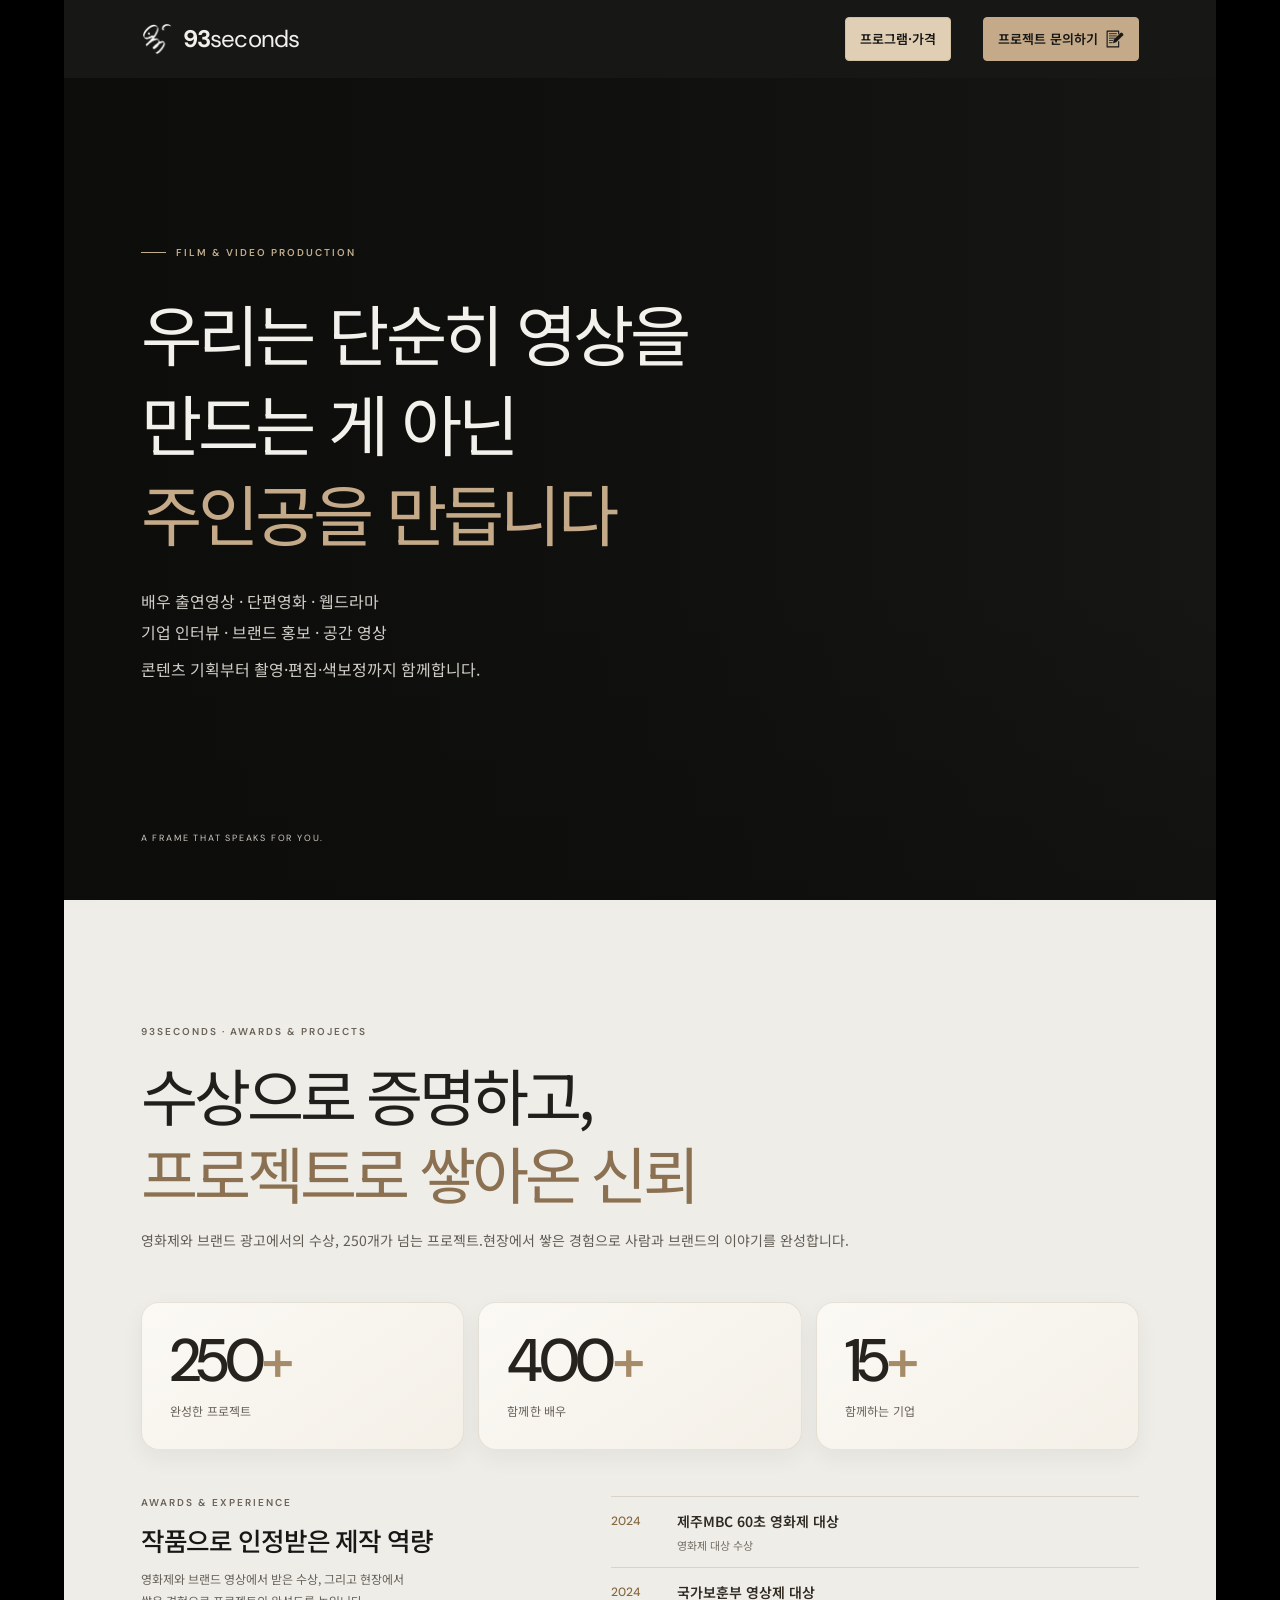
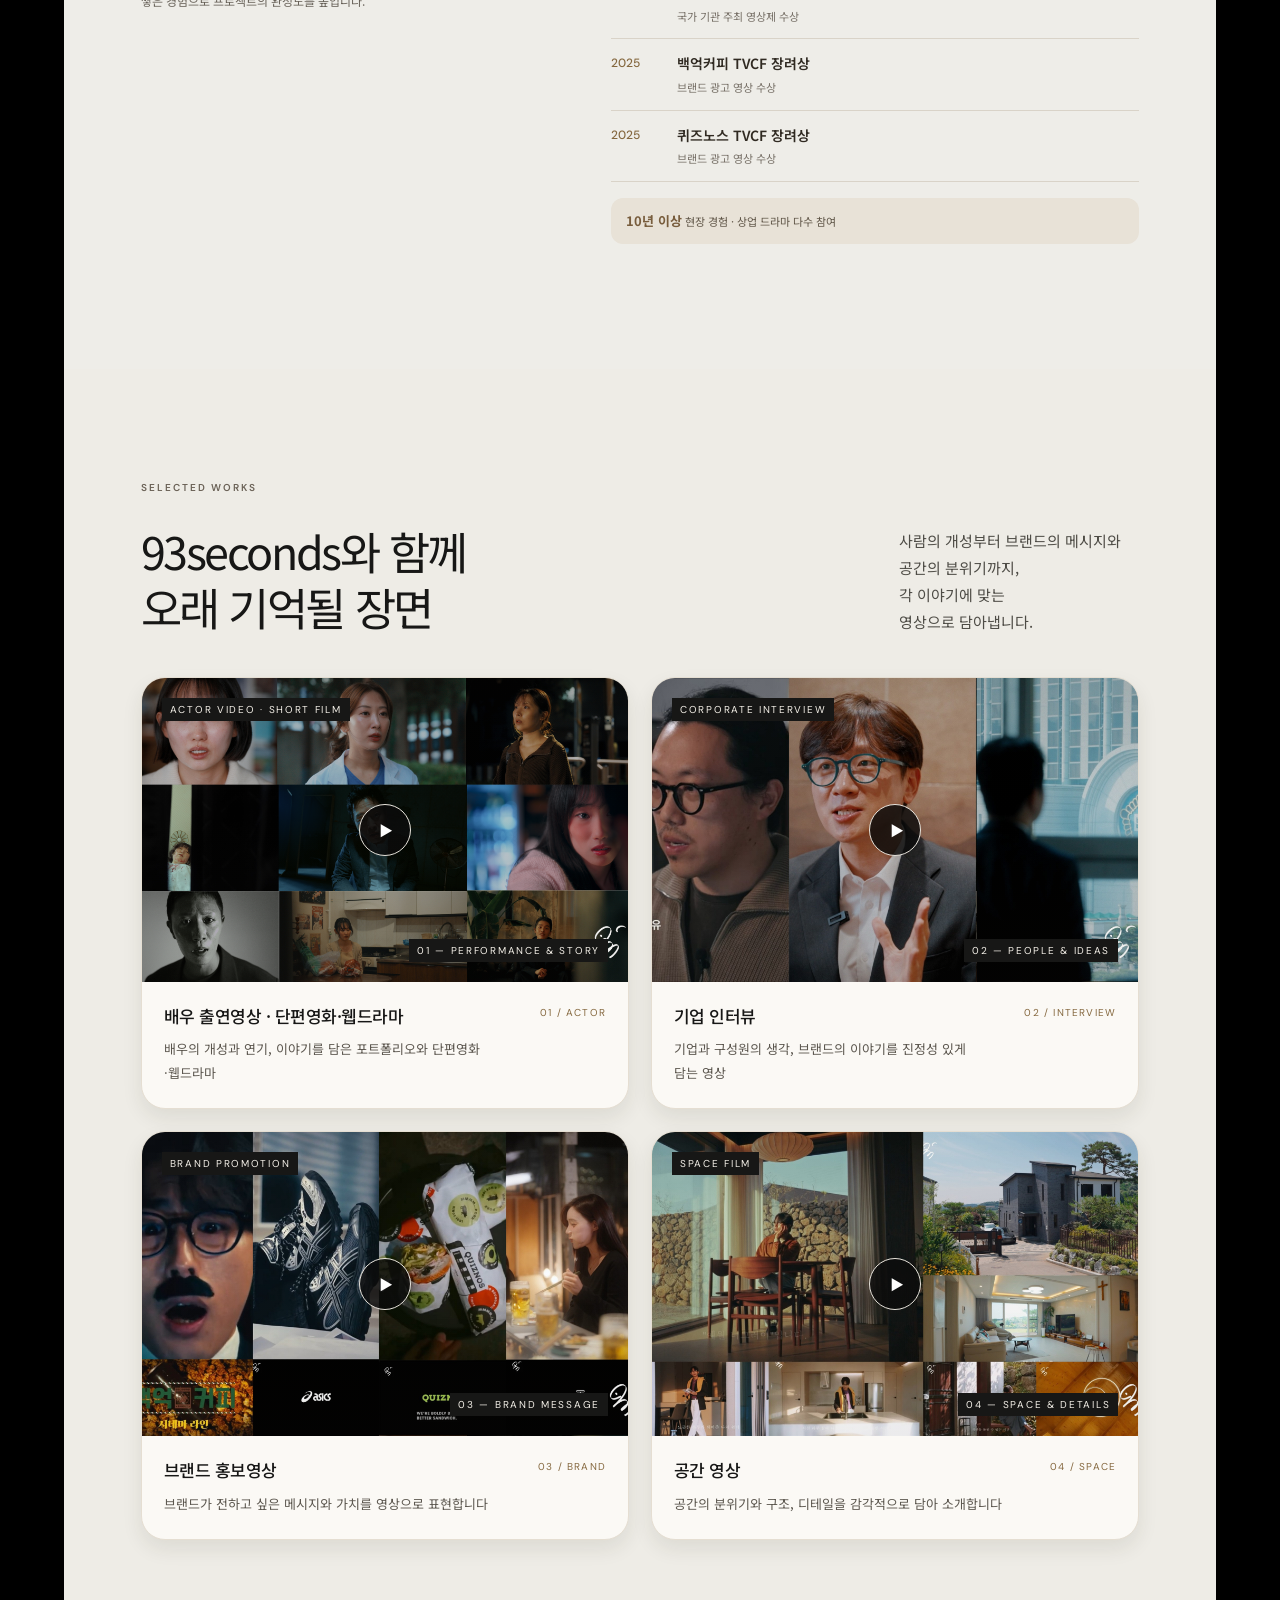
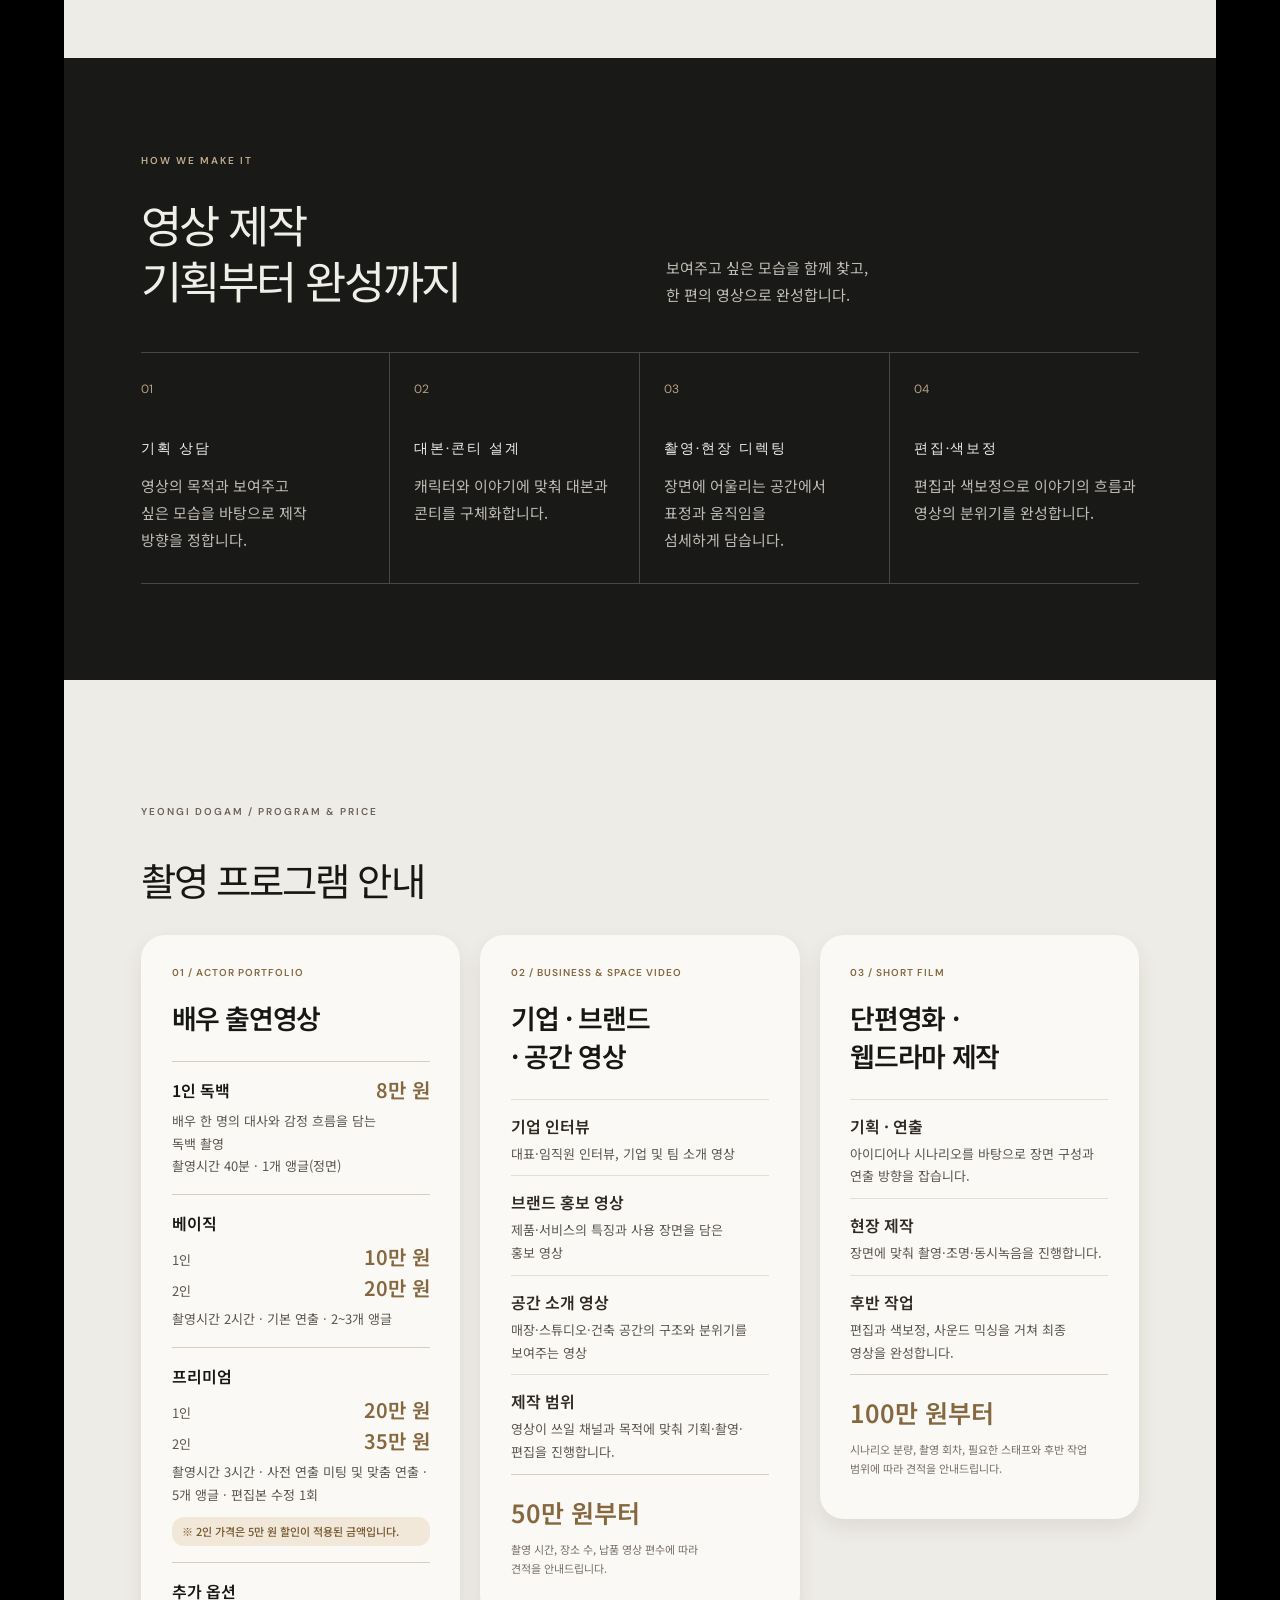
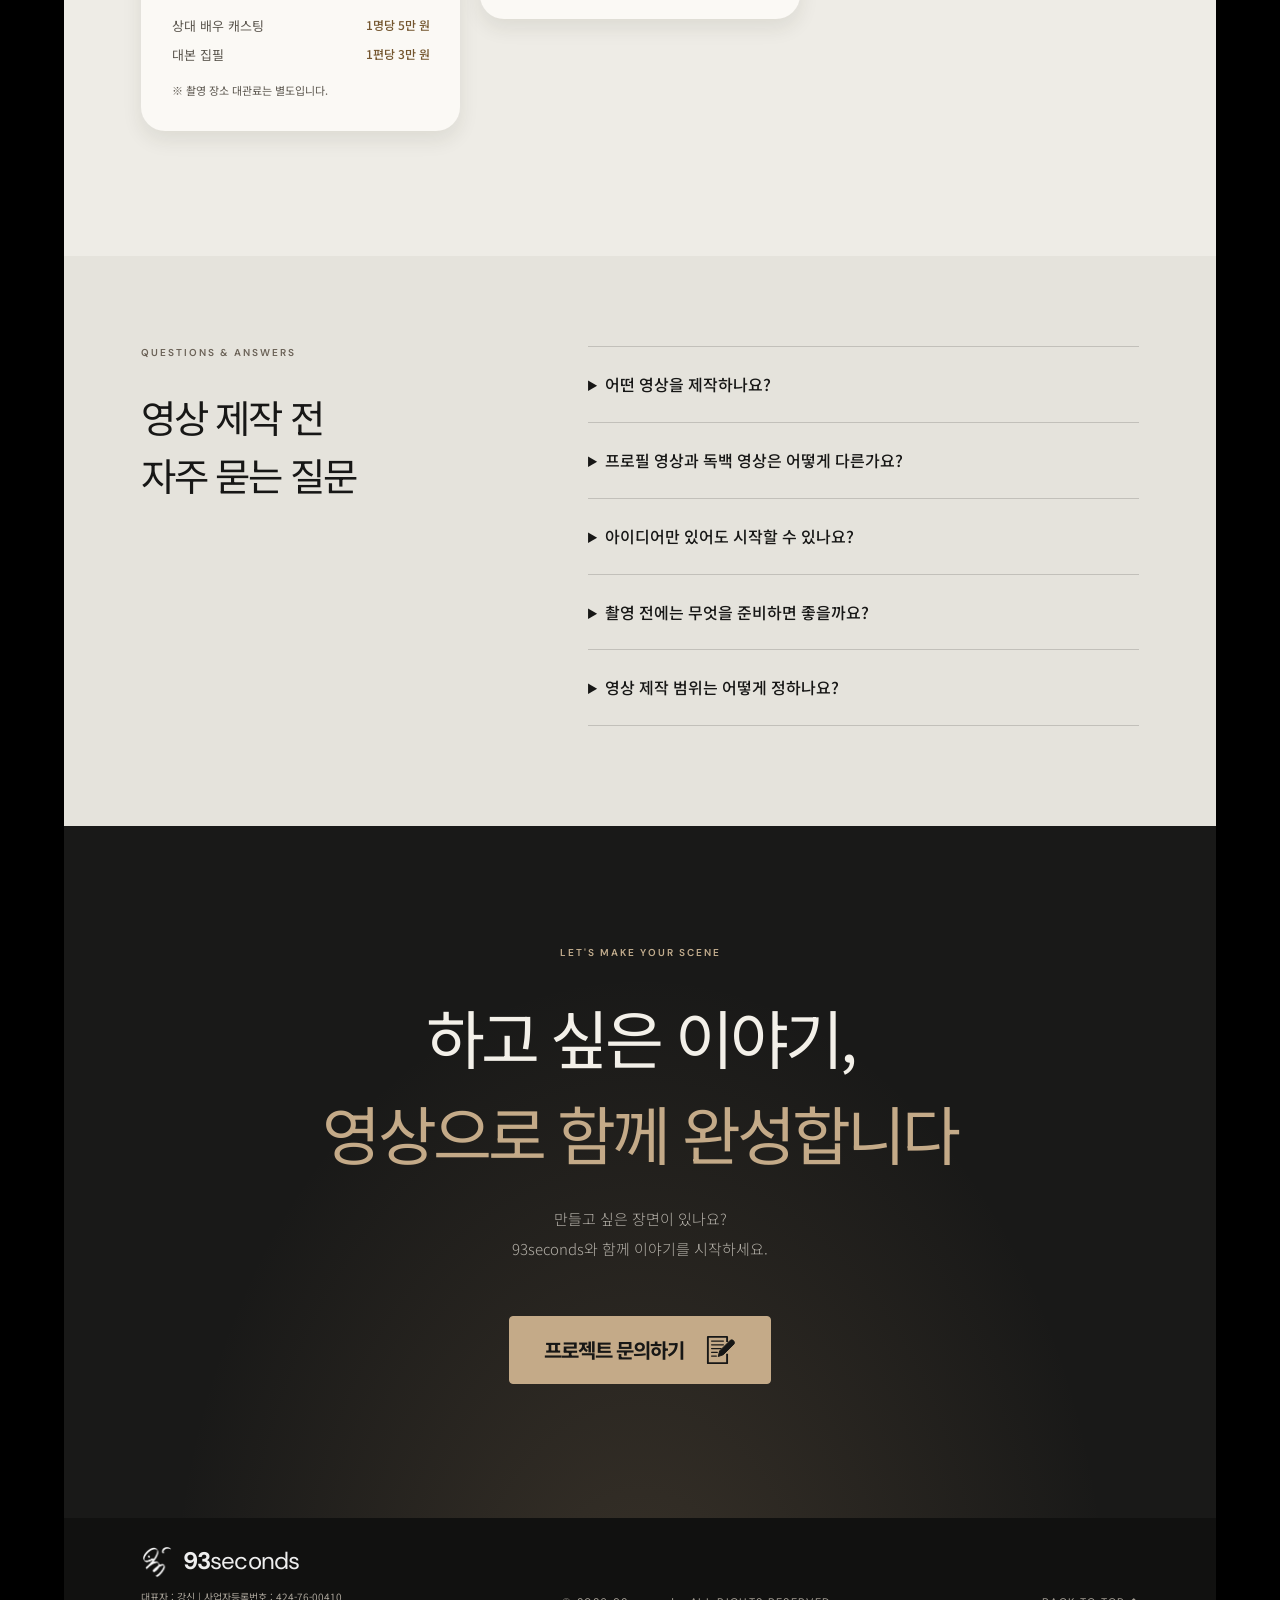
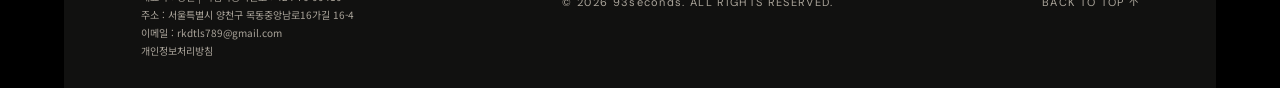
==== index.html @ cfc6f04b "Refine awards and project highlights" ====
<!doctype html>
<html lang="ko" data-type="service" data-motion>
<head>
  <meta charset="utf-8">
  <!-- Google Tag Manager -->
  <script>
    window.dataLayer = window.dataLayer || [];
    (function(w,d,s,l,i){w[l].push({'gtm.start':new Date().getTime(),event:'gtm.js'});var f=d.getElementsByTagName(s)[0],j=d.createElement(s),dl=l!=='dataLayer'?'&l='+l:'';j.async=true;j.src='https://www.googletagmanager.com/gtm.js?id='+i+dl;f.parentNode.insertBefore(j,f);})(window,document,'script','dataLayer','GTM-MM2CS8WP');
  </script>
  <!-- End Google Tag Manager -->
  <script>
    // Start fresh visits and reloads at the hero, including Safari's restored pages.
    (() => {
      const navigation = performance.getEntriesByType('navigation')[0];
      const isReload = navigation?.type === 'reload';
      const startAtTop = isReload || !location.hash || location.hash === '#top';
      if ('scrollRestoration' in history) history.scrollRestoration = 'manual';
      if (!startAtTop) return; // Preserve deliberately shared section links.
      if (isReload && location.hash) {
        history.replaceState(history.state, '', location.pathname + location.search);
      }
      let interacted = false;
      const markInteraction = () => { interacted = true; };
      const interactionEvents = ['touchstart', 'pointerdown', 'wheel', 'keydown'];
      interactionEvents.forEach(type => addEventListener(type, markInteraction, { passive: true }));
      const resetScroll = () => {
        if (interacted) return;
        const root = document.documentElement;
        const previous = root.style.scrollBehavior;
        root.style.scrollBehavior = 'auto';
        try {
          window.scrollTo({ top: 0, left: 0, behavior: 'instant' });
        } catch {
          // Older WebViews may only accept auto/smooth.
          void root.offsetHeight;
          window.scrollTo(0, 0);
        }
        root.style.scrollBehavior = previous;
      };
      resetScroll();
      addEventListener('DOMContentLoaded', resetScroll, { once: true });
      addEventListener('pageshow', event => {
        // Only a BFCache return starts a new visit within this document.
        if (event.persisted) interacted = false;
        resetScroll();
        requestAnimationFrame(resetScroll);
      });
    })();
  </script>
  <meta name="viewport" content="width=device-width, initial-scale=1">
  <meta name="format-detection" content="telephone=no,address=no,email=no">
  <meta name="theme-color" content="#111111">
  <link rel="icon" type="image/png" href="assets/favicon.png" sizes="64x64">
  <meta name="page-type" content="service">
  <meta name="site-kind" content="other">
  <meta name="description" content="배우 출연 영상·연기도감, 단편영화·웹드라마, 기업 인터뷰, 브랜드 홍보, 공간 영상을 기획부터 촬영·편집·색보정까지 제작합니다. 배우 독백 8만 원부터, 기업·브랜드·공간 영상 50만 원부터, 단편영화·웹드라마 100만 원부터.">
  <link rel="canonical" href="https://93seconds.co.kr/">
  <meta name="google-site-verification" content="VyxayL0rVI0Q7PRUWPGeNTd9UmvBeJ8Oa9zz2C3gkRI">
  <meta name="google-site-verification" content="M8FVTDQkC4IJYE9h_Bh1Hg6TI8rUGRdKox-7gluAtPs">
  <meta property="og:type" content="website">
  <meta property="og:locale" content="ko_KR">
  <meta property="og:site_name" content="93seconds">
  <meta property="og:title" content="93seconds | 배우·단편영화·웹드라마·기업·브랜드·공간 영상 제작">
  <meta property="og:description" content="배우 출연 영상·연기도감, 단편영화·웹드라마, 기업 인터뷰, 브랜드 홍보, 공간 영상을 기획부터 촬영·편집·색보정까지 제작합니다. 배우 독백 8만 원부터, 기업·브랜드·공간 영상 50만 원부터, 단편영화·웹드라마 100만 원부터.">
  <meta property="og:url" content="https://93seconds.co.kr/">
  <script type="application/ld+json">
  {
    "@context": "https://schema.org",
    "@type": "Organization",
    "@id": "https://93seconds.co.kr/#organization",
    "name": "93seconds",
    "url": "https://93seconds.co.kr/",
    "description": "배우 출연 영상·연기도감, 단편영화·웹드라마, 기업 인터뷰, 브랜드 홍보, 공간 영상을 기획부터 촬영·편집·색보정까지 제작합니다. 배우 독백 8만 원부터, 기업·브랜드·공간 영상 50만 원부터, 단편영화·웹드라마 100만 원부터.",
    "logo": {
      "@type": "ImageObject",
      "url": "https://93seconds.co.kr/assets/brand-logo-search.svg",
      "contentUrl": "https://93seconds.co.kr/assets/brand-logo-search.svg",
      "width": 260,
      "height": 260
    },
    "email": "rkdtls789@gmail.com"
  }
  </script>
  <script type="application/ld+json">
  {
    "@context": "https://schema.org",
    "@type": "FAQPage",
    "mainEntity": [
      {
        "@type": "Question",
        "name": "어떤 영상을 제작하나요?",
        "acceptedAnswer": {"@type": "Answer", "text": "배우 영상·연기도감, 단편영화·웹드라마, 기업 인터뷰, 브랜드 홍보, 공간 영상을 제작합니다. 콘셉트 기획부터 촬영·편집·색보정까지 영상의 목적에 맞춰 함께합니다. 프로그램·가격표에서 자세한 내용을 확인할 수 있습니다."}
      },
      {
        "@type": "Question",
        "name": "프로필 영상과 독백 영상은 어떻게 다른가요?",
        "acceptedAnswer": {"@type": "Answer", "text": "프로필 영상은 배우의 이미지와 연기 폭을 소개하고, 독백 영상은 한 인물의 감정과 표현력을 장면으로 보여줍니다. 작품 출연 영상은 배우가 보여주고 싶은 캐릭터와 연기 장면에 초점을 둡니다."}
      },
      {
        "@type": "Question",
        "name": "아이디어만 있어도 시작할 수 있나요?",
        "acceptedAnswer": {"@type": "Answer", "text": "네. 보여주고 싶은 이미지나 캐릭터를 바탕으로 콘셉트와 대본을 함께 구체화합니다. 기획부터 편집까지의 흐름은 영상 제작 과정을 참고해 주세요."}
      },
      {
        "@type": "Question",
        "name": "촬영 전에는 무엇을 준비하면 좋을까요?",
        "acceptedAnswer": {"@type": "Answer", "text": "영상의 활용 목적, 희망 일정과 예산, 참고 영상이나 링크를 정리해 주세요. 준비된 대본이나 콘셉트가 있다면 함께 검토해 제작 방향을 정합니다."}
      },
      {
        "@type": "Question",
        "name": "영상 제작 범위는 어떻게 정하나요?",
        "acceptedAnswer": {"@type": "Answer", "text": "영상의 목적과 콘셉트를 먼저 살펴봅니다. 이를 바탕으로 기획, 대본·콘티, 로케이션, 촬영, 편집과 색보정 중 필요한 범위를 함께 정합니다."}
      }
    ]
  }
  </script>
  <script type="application/ld+json">
  {
    "@context": "https://schema.org",
    "@type": "WebSite",
    "@id": "https://93seconds.co.kr/#website",
    "url": "https://93seconds.co.kr/",
    "name": "93seconds",
    "inLanguage": "ko-KR",
    "publisher": {
      "@id": "https://93seconds.co.kr/#organization"
    }
  }
  </script>
  <title>93seconds | 배우 출연영상·단편영화·웹드라마·기업 인터뷰·브랜드·공간 영상 제작</title>
  <link rel="preconnect" href="https://fonts.googleapis.com">
  <link rel="preconnect" href="https://fonts.gstatic.com" crossorigin>
  <link href="https://fonts.googleapis.com/css2?family=DM+Sans:wght@400;500;600;700&family=Noto+Sans+KR:wght@300;400;500;600;700&display=swap" rel="stylesheet">
  <link rel="stylesheet" href="styles.css?v=20261120-awards-editorial">
  <script src="analytics.js?v=20261113-traffic" defer></script>
  <meta name="meta-pixel-id" content="2733017457118360">
  <script src="meta-pixel.js?v=20261116" defer></script>
  <link rel="stylesheet" href="assets/motion/motion.css">
  <script>document.documentElement.classList.add('m-enter');setTimeout(()=>document.documentElement.classList.add('m-enter-done'),700)</script>
</head>
<body>
  <noscript><iframe src="https://www.googletagmanager.com/ns.html?id=GTM-MM2CS8WP" height="0" width="0" style="display:none;visibility:hidden"></iframe></noscript>
  <a class="skip-link" href="#main-content">본문 바로가기</a>
  <header class="site-header">
    <a class="wordmark" href="#top" aria-label="93seconds 홈"><img class="brand-mark" src="assets/brand-mark-white.png" alt="" aria-hidden="true" width="32" height="32"><span><strong>93</strong>seconds</span></a>
    <nav class="pricing-nav" aria-label="주요 메뉴"><a class="pricing-nav-link" href="#programs">프로그램·가격</a>
    <a class="header-cta project-cta btn" href="#contact" data-inquiry-open aria-haspopup="dialog" aria-controls="inquiry-dialog">프로젝트 문의하기 <img class="inquiry-icon" src="assets/icons/project-inquiry.svg" alt="" width="24" height="24" aria-hidden="true"></a>
    </nav>
  </header>

  <main id="top">
    <section class="hero" id="main-content" tabindex="-1" data-enter aria-labelledby="hero-title">
      <div class="hero-image" data-enter-media aria-hidden="true"></div>
      <div class="hero-shade"></div>
      <div class="hero-content">
        <p class="eyebrow"><span></span> FILM &amp; VIDEO PRODUCTION</p>
        <h1 id="hero-title" data-typewriter>우리는 단순히 영상을<br>만드는 게 아닌<br><em>주인공을 만듭니다</em></h1>
        <p class="hero-copy"><span>배우 출연영상 · 단편영화 · 웹드라마<br class="hero-keyword-break">기업 인터뷰 · 브랜드 홍보 · 공간 영상</span><span>콘텐츠 기획부터 촬영·편집·색보정까지 함께합니다.</span></p>
      </div>
      <div class="hero-caption">A FRAME THAT SPEAKS FOR YOU.</div>
    </section>

    <section class="intro section-wrap" id="about" aria-labelledby="about-title">
      <div class="studio-heading">
        <p class="eyebrow dark">93SECONDS · AWARDS &amp; PROJECTS</p>
        <h2 id="about-title">수상으로 증명하고,<br><em>프로젝트로 쌓아온 신뢰</em></h2>
        <p>영화제와 브랜드 광고에서의 수상, 250개가 넘는 프로젝트.<br class="studio-heading-break">현장에서 쌓은 경험으로 사람과 브랜드의 이야기를 완성합니다.</p>
      </div>
      <div class="studio-proof" aria-label="93seconds 주요 성과와 수상 경력">
        <div class="studio-stats" aria-label="프로젝트 및 파트너 성과">
          <div class="studio-stat"><strong>250<span>+</span></strong><span>완성한 프로젝트</span></div>
          <div class="studio-stat"><strong>400<span>+</span></strong><span>함께한 배우</span></div>
          <div class="studio-stat"><strong>15<span>+</span></strong><span>함께하는 기업</span></div>
        </div>
        <div class="studio-awards">
          <div class="studio-awards-heading"><p class="eyebrow dark">AWARDS &amp; EXPERIENCE</p><h3>작품으로 인정받은 제작 역량</h3><p>영화제와 브랜드 영상에서 받은 수상, 그리고 현장에서 쌓은 경험으로 프로젝트의 완성도를 높입니다.</p></div>
          <ul class="studio-award-list">
            <li><span class="studio-award-year">2024</span><div><strong>제주MBC 60초 영화제 대상</strong><small>영화제 대상 수상</small></div></li>
            <li><span class="studio-award-year">2024</span><div><strong>국가보훈부 영상제 대상</strong><small>국가 기관 주최 영상제 수상</small></div></li>
            <li><span class="studio-award-year">2025</span><div><strong>백억커피 TVCF 장려상</strong><small>브랜드 광고 영상 수상</small></div></li>
            <li><span class="studio-award-year">2025</span><div><strong>퀴즈노스 TVCF 장려상</strong><small>브랜드 광고 영상 수상</small></div></li>
          </ul>
          <p class="studio-experience"><strong>10년 이상</strong> 현장 경험 · 상업 드라마 다수 참여</p>
        </div>
      </div>
    </section>

    <section class="works section-wrap" id="works" aria-labelledby="works-title">
      <div class="section-heading">
        <div><p class="eyebrow dark">SELECTED WORKS</p><h2 id="works-title"><span class="heading-line">93seconds와 함께</span><span class="heading-line">오래 기억될 장면</span></h2></div>
        <p class="section-note">사람의 개성부터 브랜드의 메시지와 공간의 분위기까지,<br>각 이야기에 맞는 영상으로 담아냅니다.</p>
      </div>
      <div class="work-grid">
        <article class="work-card card">
          <button class="work-visual" type="button" data-video="https://res.cloudinary.com/ucqk9vgu/video/upload/v1794796452/ACT.mp4" data-video-description="배우 연기와 단편영화·웹드라마 장면을 담은 영상입니다." aria-label="배우 영상 및 단편영화·웹드라마 재생">
            <img src="assets/works/short-film-scenes.png" alt="" width="2048" height="1152" loading="lazy" decoding="async">
            <span class="play-button" aria-hidden="true">▶</span><span class="visual-label">ACTOR VIDEO · SHORT FILM</span><span class="visual-bottom">01 — PERFORMANCE &amp; STORY</span>
          </button>
          <div class="work-meta"><div><h3>배우 출연영상 · 단편영화·웹드라마</h3><p>배우의 개성과 연기, 이야기를 담은 포트폴리오와 단편영화·웹드라마</p></div><span>01 / ACTOR</span></div>
        </article>
        <article class="work-card card">
          <button class="work-visual" type="button" data-video="https://res.cloudinary.com/ucqk9vgu/video/upload/v1795014493/93seconds_interview.mp4" data-video-description="기업 인터뷰 영상입니다." aria-label="기업 인터뷰 영상 재생">
            <img src="assets/works/corporate-interview.jpg" alt="93seconds 기업 인터뷰 쇼릴" width="2048" height="1152" loading="lazy" decoding="async">
            <span class="play-button" aria-hidden="true">▶</span><span class="visual-label">CORPORATE INTERVIEW</span><span class="visual-bottom">02 — PEOPLE &amp; IDEAS</span>
          </button>
          <div class="work-meta"><div><h3>기업 인터뷰</h3><p>기업과 구성원의 생각, 브랜드의 이야기를 진정성 있게 담는 영상</p></div><span>02 / INTERVIEW</span></div>
        </article>
        <article class="work-card card">
          <button class="work-visual" type="button" data-video="https://res.cloudinary.com/ucqk9vgu/video/upload/v1795014509/93seconds_branding.mp4" data-video-description="브랜드 홍보영상입니다." aria-label="브랜드 홍보영상 재생">
            <img src="assets/works/brand-showreel.jpg" alt="93seconds 브랜드 홍보영상 쇼릴" width="2048" height="1152" loading="lazy" decoding="async">
            <span class="play-button" aria-hidden="true">▶</span><span class="visual-label">BRAND PROMOTION</span><span class="visual-bottom">03 — BRAND MESSAGE</span>
          </button>
          <div class="work-meta"><div><h3>브랜드 홍보영상</h3><p>브랜드가 전하고 싶은 메시지와 가치를 영상으로 표현합니다</p></div><span>03 / BRAND</span></div>
        </article>
        <article class="work-card card">
          <button class="work-visual" type="button" data-video="https://res.cloudinary.com/ucqk9vgu/video/upload/v1795014430/93seconds_space.mp4" data-video-description="공간 영상입니다." aria-label="공간영상 재생">
            <img src="assets/works/space-film.jpg" alt="93seconds 공간영상 쇼릴" width="2048" height="1152" loading="lazy" decoding="async">
            <span class="play-button" aria-hidden="true">▶</span><span class="visual-label">SPACE FILM</span><span class="visual-bottom">04 — SPACE &amp; DETAILS</span>
          </button>
          <div class="work-meta"><div><h3>공간 영상</h3><p>공간의 분위기와 구조, 디테일을 감각적으로 담아 소개합니다</p></div><span>04 / SPACE</span></div>
        </article>
      </div>
    </section>

    <section class="process" id="process" aria-labelledby="process-title">
      <div class="process-inner">
        <div class="process-heading"><p class="eyebrow">HOW WE MAKE IT</p><h2 id="process-title"><span class="heading-line">영상 제작</span><span class="heading-line">기획부터 완성까지</span></h2><p class="process-lead">보여주고 싶은 모습을 함께 찾고,<br class="copy-break">한 편의 영상으로 완성합니다.</p></div>
        <ol class="steps">
          <li class="step"><span aria-hidden="true">01</span><div><h3>기획 상담</h3><p>영상의 목적과 보여주고 싶은 모습을 바탕으로 제작 방향을 정합니다.</p></div></li>
          <li class="step"><span aria-hidden="true">02</span><div><h3>대본·콘티 설계</h3><p>캐릭터와 이야기에 맞춰 대본과 콘티를 구체화합니다.</p></div></li>
          <li class="step"><span aria-hidden="true">03</span><div><h3>촬영·현장 디렉팅</h3><p>장면에 어울리는 공간에서 표정과 움직임을 섬세하게 담습니다.</p></div></li>
          <li class="step"><span aria-hidden="true">04</span><div><h3>편집·색보정</h3><p>편집과 색보정으로 이야기의 흐름과 영상의 분위기를 완성합니다.</p></div></li>
        </ol>
      </div>
    </section>

    <section class="program-preview section-wrap" id="programs" aria-labelledby="programs-title">
      <p class="eyebrow dark">YEONGI DOGAM / PROGRAM &amp; PRICE</p>
      <div class="program-preview-heading"><h2 id="programs-title">촬영 프로그램 안내</h2></div>
      <div class="program-preview-grid">
        <article aria-labelledby="actor-title"><p class="program-card-index">01 / ACTOR PORTFOLIO</p><h3 id="actor-title">배우 출연영상</h3>
          <section class="actor-plan" aria-labelledby="monologue-title">
            <h4 id="monologue-title">1인 독백</h4>
            <p class="actor-price">8만 원</p>
            <p>배우 한 명의 대사와 감정 흐름을 담는 독백 촬영<br>촬영시간 40분 · 1개 앵글(정면)</p>
          </section>
          <section class="actor-plan" aria-labelledby="basic-title">
            <h4 id="basic-title">베이직</h4>
            <dl class="actor-prices"><div><dt>1인</dt><dd>10만 원</dd></div><div><dt>2인</dt><dd>20만 원</dd></div></dl>
            <p>촬영시간 2시간 · 기본 연출 · 2~3개 앵글</p>
          </section>
          <section class="actor-plan" aria-labelledby="premium-title">
            <h4 id="premium-title">프리미엄</h4>
            <dl class="actor-prices"><div><dt>1인</dt><dd>20만 원</dd></div><div><dt>2인</dt><dd>35만 원</dd></div></dl>
            <p>촬영시간 3시간 · 사전 연출 미팅 및 맞춤 연출 · 5개 앵글 · 편집본 수정 1회</p>
            <p class="actor-discount">※ 2인 가격은 5만 원 할인이 적용된 금액입니다.</p>
          </section>
          <section class="actor-options" aria-labelledby="options-title">
            <h4 id="options-title">추가 옵션</h4>
            <dl><div><dt>상대 배우 캐스팅</dt><dd>1명당 5만 원</dd></div><div><dt>대본 집필</dt><dd>1편당 3만 원</dd></div></dl>
          </section>
          <p class="pricing-location">※ 촬영 장소 대관료는 별도입니다.</p>
        </article>
        <article aria-labelledby="brand-title"><p class="program-card-index">02 / BUSINESS &amp; SPACE VIDEO</p><h3 id="brand-title">기업 · 브랜드 · 공간 영상</h3>
          <section class="program-detail"><h4>기업 인터뷰</h4><p>대표·임직원 인터뷰, 기업 및 팀 소개 영상</p></section>
          <section class="program-detail"><h4>브랜드 홍보 영상</h4><p>제품·서비스의 특징과 사용 장면을 담은 홍보 영상</p></section>
          <section class="program-detail"><h4>공간 소개 영상</h4><p>매장·스튜디오·건축 공간의 구조와 분위기를 보여주는 영상</p></section>
          <section class="program-detail"><h4>제작 범위</h4><p>영상이 쓰일 채널과 목적에 맞춰 기획·촬영·편집을 진행합니다.</p></section>
          <p class="program-pending">50만 원부터</p><p class="program-price-note">촬영 시간, 장소 수, 납품 영상 편수에 따라 견적을 안내드립니다.</p>
        </article>
        <article aria-labelledby="film-title"><p class="program-card-index">03 / SHORT FILM</p><h3 id="film-title">단편영화 · 웹드라마 제작</h3>
          <section class="program-detail"><h4>기획 · 연출</h4><p>아이디어나 시나리오를 바탕으로 장면 구성과 연출 방향을 잡습니다.</p></section>
          <section class="program-detail"><h4>현장 제작</h4><p>장면에 맞춰 촬영·조명·동시녹음을 진행합니다.</p></section>
          <section class="program-detail"><h4>후반 작업</h4><p>편집과 색보정, 사운드 믹싱을 거쳐 최종 영상을 완성합니다.</p></section>
          <p class="program-pending">100만 원부터</p><p class="program-price-note">시나리오 분량, 촬영 회차, 필요한 스태프와 후반 작업 범위에 따라 견적을 안내드립니다.</p>
        </article>
      </div>
    </section>

    <section class="faq section-wrap" id="faq" aria-labelledby="faq-title">
      <div class="faq-heading"><p class="eyebrow dark">QUESTIONS &amp; ANSWERS</p>
      <h2 id="faq-title"><span class="heading-line">영상 제작 전</span><span class="heading-line">자주 묻는 질문</span></h2></div>
      <div class="faq-list">
        <details>
          <summary>어떤 영상을 제작하나요?</summary>
          <p>배우 영상·연기도감, 단편영화·웹드라마, 기업 인터뷰, 브랜드 홍보, 공간 영상을 제작합니다. 콘셉트 기획부터 촬영·편집·색보정까지 영상의 목적에 맞춰 함께합니다. <a href="#programs">프로그램·가격표</a>에서 내용을 확인할 수 있습니다.</p>
        </details>
        <details>
          <summary>프로필 영상과 독백 영상은 어떻게 다른가요?</summary>
          <p>프로필 영상은 배우의 이미지와 연기 폭을 소개하고, 독백 영상은 한 인물의 감정과 표현력을 장면으로 보여줍니다. 작품 출연 영상은 배우가 보여주고 싶은 캐릭터와 연기 장면에 초점을 둡니다.</p>
        </details>
        <details>
          <summary>아이디어만 있어도 시작할 수 있나요?</summary>
          <p>네. 보여주고 싶은 이미지나 캐릭터를 바탕으로 콘셉트와 대본을 함께 구체화합니다. 기획부터 편집까지의 흐름은 <a href="#process">영상 제작 과정</a>을 참고해 주세요.</p>
        </details>
        <details>
          <summary>촬영 전에는 무엇을 준비하면 좋을까요?</summary>
          <p>영상의 활용 목적, 희망 일정과 예산, 참고 영상이나 링크를 정리해 주세요. 준비된 대본이나 콘셉트가 있다면 함께 검토해 제작 방향을 정합니다.</p>
        </details>
        <details>
          <summary>영상 제작 범위는 어떻게 정하나요?</summary>
          <p>영상의 목적과 콘셉트를 먼저 살펴봅니다. 이를 바탕으로 기획, 대본·콘티, 로케이션, 촬영, 편집과 색보정 중 필요한 범위를 함께 정합니다.</p>
        </details>
      </div>
    </section>

    <section class="contact" id="contact" aria-labelledby="contact-title">
      <div class="contact-bg"></div>
      <div class="contact-content">
        <p class="eyebrow">LET'S MAKE YOUR SCENE</p>
        <h2 id="contact-title">하고 싶은 이야기,<br><em>영상으로 함께 완성합니다</em></h2>
        <p>만들고 싶은 장면이 있나요?<br class="copy-break">93seconds와 함께 이야기를 시작하세요.</p>
        <a class="contact-link project-cta btn" href="#contact" id="contact-mail" data-inquiry-open aria-haspopup="dialog" aria-controls="inquiry-dialog">프로젝트 문의하기 <img class="inquiry-icon" src="assets/icons/project-inquiry.svg" alt="" width="24" height="24" aria-hidden="true"></a>
        <noscript><p>문의 양식을 이용하려면 브라우저에서 자바스크립트를 켜 주세요.</p></noscript>
      </div>
    </section>
  </main>

  <footer class="footer">
    <div class="footer-brand">
      <a class="wordmark footer-mark" href="#top" aria-label="93seconds 홈"><img class="brand-mark" src="assets/brand-mark-white.png" alt="" aria-hidden="true" width="32" height="32"><span><strong>93</strong>seconds</span></a>
      <address class="footer-business">
        <span>대표자 : 강신 | 사업자등록번호 : 424-76-00410</span>
        <span>주소 : 서울특별시 양천구 목동중앙남로16가길 16-4</span>
        <span>이메일 : <a href="mailto:rkdtls789@gmail.com">rkdtls789@gmail.com</a></span>
        <span><a href="/privacy-policy/">개인정보처리방침</a></span>
      </address>
    </div>
    <p>© <span id="year"></span> 93seconds. ALL RIGHTS RESERVED.</p>
    <a href="#top">BACK TO TOP ↑</a>
  </footer>

  <dialog class="inquiry-dialog" id="inquiry-dialog" aria-labelledby="inquiry-title" aria-describedby="inquiry-description">
    <div class="inquiry-shell">
      <header class="inquiry-header">
        <span class="wordmark"><span><strong>93</strong>seconds</span></span>
        <button class="inquiry-close" type="button" data-inquiry-close aria-label="문의 창 닫기">닫기 <span aria-hidden="true">×</span></button>
      </header>
      <div class="inquiry-body">
        <div class="inquiry-intro">
          <p class="eyebrow dark">LET’S MAKE YOUR SCENE</p>
          <h2 id="inquiry-title" tabindex="-1">어떤 장면을<br>만들고 싶으신가요?</h2>
          <p id="inquiry-description">아직 구체적인 계획이 없어도 괜찮습니다.<br class="copy-break">떠오르는 이야기부터 편하게 들려주세요.</p>
        </div>
        <p class="inquiry-notice" id="inquiry-availability" role="status">온라인 문의 접수를 준비하고 있습니다. 지금은 작성 내용을 전송할 수 없습니다.</p>
        <form id="inquiry-form" method="post" aria-describedby="inquiry-availability" novalidate>
          <p class="inquiry-required-note"><span aria-hidden="true">*</span> 표시된 항목은 필수입니다.</p>
          <fieldset class="inquiry-fields" id="inquiry-fields">
            <legend class="visually-hidden">프로젝트 문의 내용</legend>
            <div class="inquiry-grid">
              <div class="inquiry-field">
                <label for="inquiry-name">이름 <span aria-hidden="true">*</span></label>
                <input id="inquiry-name" name="name" type="text" autocomplete="name" maxlength="80" placeholder="성함을 알려주세요" required>
              </div>
              <div class="inquiry-field">
                <label for="inquiry-phone">전화번호 <span aria-hidden="true">*</span></label>
                <input id="inquiry-phone" name="phone" type="tel" autocomplete="tel" inputmode="tel" maxlength="32" placeholder="010-1234-5678" required>
              </div>
              <div class="inquiry-field">
                <label for="inquiry-email">이메일 <span class="inquiry-optional">(선택)</span></label>
                <input id="inquiry-email" name="email" type="email" autocomplete="email" inputmode="email" maxlength="254" placeholder="you@example.com">
              </div>
            </div>
            <div class="inquiry-field">
              <label for="inquiry-service">어떤 영상을 생각하고 계신가요? <span aria-hidden="true">*</span></label>
              <select id="inquiry-service" name="service" required>
                <option value="">제작 유형을 선택해 주세요</option>
                <option>배우 영상</option>
                <option>단편영화·웹드라마</option>
                <option>기업 인터뷰</option>
                <option>브랜드 홍보</option>
                <option>공간 영상</option>
                <option>기타</option>
              </select>
            </div>
            <div class="inquiry-field">
              <label for="inquiry-message">만들고 싶은 장면 <span aria-hidden="true">*</span></label>
              <textarea id="inquiry-message" name="message" rows="5" maxlength="3000" placeholder="영상 제작 목적, 희망 일정, 예산, 참고할 영상이나 링크를 적어주세요." aria-describedby="inquiry-message-hint" required></textarea>
              <p class="inquiry-hint" id="inquiry-message-hint">최대 3,000자까지 작성할 수 있습니다.</p>
            </div>
            <div class="inquiry-trap" aria-hidden="true">
              <label for="inquiry-website">이 항목은 비워 주세요</label>
              <input id="inquiry-website" name="_gotcha" type="text" tabindex="-1" autocomplete="off">
            </div>
            <div class="inquiry-consent">
              <label class="inquiry-checkbox" for="inquiry-consent">
                <input id="inquiry-consent" name="privacy_consent" type="checkbox" value="동의" required>
                <span>개인정보 수집·이용 및 국외 이전에 동의합니다. <span class="inquiry-required">(필수)</span></span>
              </label>
              <details class="inquiry-privacy">
                <summary>개인정보 수집·이용 안내</summary>
                <dl>
                  <div><dt>수집 항목</dt><dd>이름, 전화번호, 이메일(선택), 제작 유형, 문의 내용</dd></div>
                  <div><dt>이용 목적</dt><dd>프로젝트 상담 및 문의 답변</dd></div>
                  <div><dt>보관 기간</dt><dd id="inquiry-retention">접수 시작 전 안내 예정</dd></div>
                  <div><dt>처리 방식</dt><dd>Formspree를 통한 문의 저장 및 운영자 이메일 알림</dd></div>
                  <div><dt>국외 이전</dt><dd>Formspree, Inc. (미국 및 Formspree 운영 국가), 문의 제출 시, 문의 접수·보관 및 이메일 알림, 수집 항목 전체</dd></div>
                  <div><dt>개인정보 문의</dt><dd id="inquiry-privacy-contact">접수 시작 전 안내 예정</dd></div>
                </dl>
                <p>동의를 거부할 수 있으며, 동의하지 않으면 문의를 제출할 수 없습니다. 주민등록번호 등 민감한 정보는 입력하지 말아 주세요. 자세한 내용은 <a href="/privacy-policy/">개인정보처리방침</a>을 확인해 주세요.</p>
              </details>
            </div>
          </fieldset>
          <p class="inquiry-feedback" id="inquiry-error" role="alert" tabindex="-1" hidden></p>
          <div class="inquiry-actions">
            <button class="inquiry-submit project-cta" type="submit" id="inquiry-submit" disabled>프로젝트 문의 보내기 <img class="inquiry-icon" src="assets/icons/project-inquiry.svg" alt="" width="24" height="24"></button>
            <p class="inquiry-hint">남겨주신 이메일로 답변드리겠습니다.</p>
          </div>
        </form>
        <section class="inquiry-success" id="inquiry-success" aria-labelledby="inquiry-success-title" hidden>
          <span class="inquiry-success-mark" aria-hidden="true">✓</span>
          <p class="eyebrow dark">THANK YOU</p>
          <h3 id="inquiry-success-title" tabindex="-1">문의가 접수되었습니다</h3>
          <p>이야기를 들려주셔서 감사합니다.<br>내용을 확인하고 남겨주신 이메일로 답변드리겠습니다.</p>
          <button class="inquiry-submit project-cta" type="button" data-inquiry-close>사이트로 돌아가기</button>
          <button class="inquiry-again" type="button" id="inquiry-again">다른 문의 작성하기</button>
        </section>
      </div>
    </div>
  </dialog>
  <script src="script.js?v=20261112-inline-video"></script>
  <script type="module" src="contact.js?v=20261116-meta-lead"></script>
  <script type="module" src="assets/motion/motion.js"></script>
</body>
</html>
---- styles.css ----
:root{--ink:#171716;--paper:#eeede8;--muted:#85847e;--line:rgba(23,23,22,.17);--accent:#b9a58a}
*{box-sizing:border-box}html{scroll-behavior:smooth}body{margin:0;background:var(--paper);color:var(--ink);font-family:"Noto Sans KR",sans-serif;font-weight:400;-webkit-font-smoothing:antialiased}a{color:inherit;text-decoration:none}button{font:inherit}.site-header{height:78px;padding:0 6.2vw;display:flex;align-items:center;justify-content:space-between;background:#171716;color:#f1f0eb;position:absolute;z-index:5;top:0;width:100%}.wordmark{display:flex;align-items:center;gap:11px;font:600 13px "DM Sans",sans-serif;letter-spacing:.13em}.wordmark i{font-style:normal;font-weight:400;color:#aaa69e}.mark{font:700 23px "DM Sans",sans-serif;color:#c5ad8e;letter-spacing:-.08em}.header-cta{font-size:12px;letter-spacing:.04em;border-bottom:1px solid #77736b;padding:9px 0}.header-cta span{margin-left:18px;color:#c5ad8e}.hero{min-height:740px;height:min(900px,100svh);background:#181817;position:relative;display:flex;align-items:center;color:#f3f1eb;overflow:hidden;padding:110px 10vw 90px}.hero-image{position:absolute;inset:0;background-image:url("https://images.unsplash.com/photo-1485846234645-a62644f84728?auto=format&fit=crop&w=2200&q=85");background-size:cover;background-position:center 48%;opacity:.43;filter:grayscale(45%)}.hero-shade{position:absolute;inset:0;background:linear-gradient(90deg,rgba(12,12,11,.94) 0%,rgba(12,12,11,.69) 49%,rgba(12,12,11,.18) 100%),linear-gradient(0deg,rgba(12,12,11,.42),transparent 35%)}.hero-content{position:relative;z-index:1;max-width:850px;margin-top:28px}.eyebrow{font:600 10px "DM Sans",sans-serif;letter-spacing:.2em;color:#c2ad8e;margin:0 0 29px;display:flex;align-items:center;gap:10px}.eyebrow span{width:25px;height:1px;background:#c2ad8e}.hero h1{font-size:clamp(36px,5.2vw,72px);font-weight:400;line-height:1.35;letter-spacing:-.065em;margin:0 0 28px}.hero h1 em,.intro h2 em,.services h2 em,.contact h2 em{font-style:normal;color:#c4aa88}.hero-copy{font-size:14px;line-height:2;color:#c6c3bc;font-weight:300}.text-link{display:inline-flex;gap:35px;align-items:center;margin-top:48px;padding-bottom:12px;border-bottom:1px solid #aaa39a;font:500 11px "DM Sans","Noto Sans KR",sans-serif;letter-spacing:.1em}.text-link span{color:#c4aa88;font-size:16px}.hero-index{position:absolute;right:6.2vw;bottom:56px;font:11px "DM Sans",sans-serif;color:#8d8a83;letter-spacing:.1em}.hero-index span{color:#e8e5dd}.hero-caption{position:absolute;left:6.2vw;bottom:56px;font:9px "DM Sans",sans-serif;letter-spacing:.2em;color:#96928a}.section-wrap{padding:125px 10vw}.dark{color:#817c72}.intro-grid{display:grid;grid-template-columns:1.1fr .9fr;gap:10%;align-items:end}.intro h2,.services h2{font-size:clamp(34px,4vw,55px);font-weight:400;letter-spacing:-.065em;line-height:1.42;margin:0}.intro h2 em,.services h2 em{color:#9e866a}.intro-text{max-width:470px}.intro-text p{font-size:13px;line-height:2.15;color:#66645f;margin:0 0 16px;font-weight:300}.works{background:#e5e3dc;padding-top:112px;padding-bottom:118px}.section-heading{display:flex;justify-content:space-between;align-items:end;margin-bottom:44px}.section-heading h2{font:400 clamp(30px,3.6vw,48px) "DM Sans",sans-serif;letter-spacing:-.06em;margin:0}.section-note{font-size:12px;line-height:1.9;color:#77746d}.work-grid{display:grid;grid-template-columns:1.2fr .8fr;gap:40px 24px}.work-card:first-child{grid-row:span 2}.work-visual{width:100%;height:280px;border:0;position:relative;display:flex;flex-direction:column;align-items:flex-start;justify-content:space-between;padding:22px;text-align:left;color:#f5f1e9;cursor:pointer;overflow:hidden;background:#272622}.work-featured .work-visual{height:610px}.work-visual:before{content:"";position:absolute;inset:0;background-size:cover;background-position:center;transition:transform .7s;opacity:.82}.work-visual:hover:before{transform:scale(1.045)}.visual-one:before{background-image:linear-gradient(0deg,rgba(0,0,0,.4),transparent),url("https://images.unsplash.com/photo-1500648767791-00dcc994a43e?auto=format&fit=crop&w=1100&q=85")}.visual-two:before{background-image:linear-gradient(0deg,rgba(0,0,0,.4),transparent),url("https://images.unsplash.com/photo-1534528741775-53994a69daeb?auto=format&fit=crop&w=1000&q=85")}.visual-three:before{background-image:linear-gradient(0deg,rgba(0,0,0,.4),transparent),url("https://images.unsplash.com/photo-1506794778202-cad84cf45f1d?auto=format&fit=crop&w=1000&q=85")}.visual-label,.visual-bottom,.play-button{position:relative;z-index:1}.visual-label,.visual-bottom{font:9px "DM Sans",sans-serif;letter-spacing:.17em}.visual-bottom{align-self:flex-end;color:#ddd7cd}.play-button{position:absolute;top:50%;left:50%;transform:translate(-50%,-50%);width:48px;height:48px;border:1px solid rgba(255,255,255,.7);border-radius:50%;display:grid;place-items:center;padding-left:3px;font-size:12px;opacity:.9}.work-meta{display:flex;justify-content:space-between;align-items:start;padding-top:16px}.work-meta h3{font-size:15px;font-weight:500;margin:0 0 7px}.work-meta p{font-size:11px;color:#77746d;margin:0}.work-meta>span{font:9px "DM Sans",sans-serif;letter-spacing:.12em;color:#88847b}.works-footnote{font-size:10px;color:#89867f;margin:34px 0 0;line-height:1.8}.process{background:#191918;color:#f0eee8;padding:110px 10vw}.process-inner{display:grid;grid-template-columns:1fr 1fr;gap:10%}.process h2{font-size:clamp(30px,3.7vw,48px);font-weight:400;letter-spacing:-.06em;margin:0 0 24px}.process-lead{font-size:12px;line-height:2;color:#aaa69e;font-weight:300}.steps{border-top:1px solid #494741}.step{display:grid;grid-template-columns:48px 1fr;gap:20px;padding:21px 0;border-bottom:1px solid #494741}.step>span{font:11px "DM Sans",sans-serif;color:#b9a184}.step h3{font:500 12px "DM Sans",sans-serif;letter-spacing:.14em;margin:0 0 8px}.step p{font-size:11px;color:#aaa69e;margin:0;line-height:1.8;font-weight:300}.services{padding-top:115px;padding-bottom:130px}.services-grid{display:grid;grid-template-columns:.9fr 1.1fr;gap:10%;align-items:start}.service-list{border-top:1px solid var(--line)}.service-list>div{display:grid;grid-template-columns:35px 1fr 18px;align-items:center;gap:12px;padding:22px 0;border-bottom:1px solid var(--line)}.service-list>div>span{font:10px "DM Sans",sans-serif;color:#9e866a}.service-list h3{font:500 14px "DM Sans",sans-serif;margin:0 0 6px}.service-list p{font-size:11px;color:#77746d;margin:0}.service-list b{font-weight:400;color:#9e866a}.contact{position:relative;background:#191918;color:#f3f0e9;padding:120px 10vw;text-align:center;overflow:hidden}.contact-bg{position:absolute;inset:0;background:radial-gradient(ellipse at 50% 120%,rgba(169,139,102,.22),transparent 58%)}.contact-content{position:relative}.contact .eyebrow{justify-content:center}.contact h2{font-size:clamp(38px,5vw,66px);line-height:1.35;font-weight:400;letter-spacing:-.06em;margin:0 0 22px}.contact p:not(.eyebrow){font-size:12px;color:#b3afa7;font-weight:300}.contact-link{display:inline-flex;gap:45px;align-items:center;margin:38px 0 14px;padding:15px 0;border-bottom:1px solid #8c8274;font-size:13px}.contact-link span{color:#c4aa88}.contact small{display:block;font-size:10px;color:#77736b}.footer{background:#111110;color:#a8a49c;padding:28px 6.2vw;display:flex;align-items:center;justify-content:space-between}.footer-mark{color:#eee}.footer p,.footer>a:last-child{font:9px "DM Sans",sans-serif;letter-spacing:.12em;color:#77736b}.video-dialog{width:min(680px,calc(100% - 32px));border:1px solid #514d45;background:#1a1a18;color:#f1eee7;padding:0;min-height:330px}.video-dialog::backdrop{background:rgba(0,0,0,.82);backdrop-filter:blur(5px)}.dialog-close{position:absolute;right:18px;top:12px;background:none;border:0;color:#eee;font-size:30px;cursor:pointer}.dialog-content{min-height:330px;display:flex;flex-direction:column;align-items:center;justify-content:center;text-align:center;padding:30px}.dialog-content p{font:10px "DM Sans",sans-serif;letter-spacing:.2em;color:#b9a184}.dialog-content h2{font-size:23px;font-weight:400}.dialog-content span{font-size:11px;color:#aaa69e}
@media(max-width:700px){.site-header{height:66px;padding:0 6vw}.hero{height:760px;min-height:680px;padding:100px 7vw 90px}.hero-image{background-position:58% center}.hero-shade{background:linear-gradient(90deg,rgba(12,12,11,.88),rgba(12,12,11,.38)),linear-gradient(0deg,rgba(12,12,11,.4),transparent 45%)}.hero h1{font-size:clamp(36px,9vw,54px)}.hero-copy{font-size:12px}.hero-caption{left:7vw;bottom:34px;font-size:8px}.hero-index{right:7vw;bottom:34px}.section-wrap{padding:82px 7vw}.intro-grid,.services-grid,.process-inner{grid-template-columns:1fr;gap:30px}.intro h2,.services h2{font-size:38px}.intro-text{max-width:none}.section-heading{display:block}.section-heading h2{font-size:34px}.section-note{margin-top:15px}.work-grid{grid-template-columns:1fr;gap:30px}.work-card:first-child{grid-row:auto}.work-featured .work-visual,.work-visual{height:390px}.work-meta h3{font-size:14px}.process{padding:82px 7vw}.steps{margin-top:10px}.services-grid{gap:35px}.contact{padding:90px 7vw}.contact h2{font-size:43px}.footer{padding:25px 7vw;gap:15px;flex-wrap:wrap}.footer p{order:3;width:100%;margin:0}.footer>a:last-child{font-size:8px}}

/* Responsive refinement — fluid spacing, safe wrapping, and tablet layouts */
html{overflow-x:clip}
body{min-width:320px;overflow-x:clip;word-break:keep-all;overflow-wrap:break-word}
img,video,iframe{max-width:100%}
button,a{-webkit-tap-highlight-color:transparent}
.hero h1,.intro h2,.process h2,.services h2,.contact h2{overflow-wrap:normal;word-break:keep-all}
.hero-copy,.intro-text p,.section-note,.process-lead,.step p,.service-list p,.contact p{overflow-wrap:break-word}
.section-wrap,.process,.contact{padding-left:clamp(22px,8vw,120px);padding-right:clamp(22px,8vw,120px)}
.work-visual{min-width:0}
.work-meta{gap:12px}
.work-meta>div{min-width:0}
.work-meta h3,.work-meta p{overflow-wrap:anywhere}
@media (min-width:701px) and (max-width:1024px){
  .site-header{padding-inline:5vw}
  .hero{min-height:680px;height:88svh;padding:110px 7vw 85px}
  .hero-content{max-width:720px}
  .hero h1{font-size:clamp(44px,6.2vw,64px)}
  .section-wrap,.process,.contact{padding-left:7vw;padding-right:7vw}
  .intro-grid,.services-grid{gap:6%}
  .work-grid{gap:32px 20px}
  .work-featured .work-visual{height:540px}
  .work-visual{height:250px}
  .process-inner{gap:7%}
}
@media (max-width:700px){
  .site-header{padding-inline:6vw}
  .header-cta{font-size:11px}
  .hero{height:auto;min-height:690px;padding:120px 7vw 110px}
  .hero-content{width:100%;margin-top:0}
  .hero h1{font-size:clamp(34px,8.8vw,48px);line-height:1.42;letter-spacing:-.055em}
  
  .hero-copy{font-size:12px;line-height:1.95}
  .hero-copy br{display:none}
  .eyebrow{font-size:9px;letter-spacing:.16em;line-height:1.6}
  .section-wrap{padding:76px 7vw}
  .intro-grid,.services-grid,.process-inner{grid-template-columns:minmax(0,1fr);gap:26px}
  .intro h2,.services h2{font-size:clamp(32px,8vw,40px);line-height:1.4}
  .intro h2 br,.services h2 br{display:none}
  .intro-text p{font-size:12px;line-height:2}
  .works{padding-top:76px;padding-bottom:78px}
  .section-heading{display:block;margin-bottom:30px}
  .section-heading h2{font-size:clamp(29px,7.5vw,36px);line-height:1.2}
  .section-note{font-size:11px;line-height:1.8}
  .work-grid{grid-template-columns:minmax(0,1fr);gap:28px}
  .work-card:first-child{grid-row:auto}
  .work-featured .work-visual,.work-visual{height:auto;aspect-ratio:4/3;min-height:0;padding:16px}
  .work-meta{padding-top:13px}
  .work-meta h3{font-size:14px}
  .work-meta p{font-size:10px;line-height:1.65}
  .work-meta>span{white-space:nowrap;font-size:8px}
  .works-footnote{font-size:9px;line-height:1.8}
  .process{padding:76px 7vw}
  .process h2{font-size:clamp(30px,7.5vw,38px);line-height:1.35}
  .process-lead br{display:none}
  .step{grid-template-columns:34px minmax(0,1fr);gap:12px;padding:18px 0}
  .step p{font-size:10px;line-height:1.8}
  .services{padding-top:76px;padding-bottom:82px}
  .service-list>div{grid-template-columns:27px minmax(0,1fr) 14px;gap:10px;padding:18px 0}
  .service-list h3{font-size:13px}
  .service-list p{font-size:10px;line-height:1.65}
  .contact{padding:82px 7vw}
  .contact h2{font-size:clamp(34px,8.5vw,46px);line-height:1.4}
  .contact h2 br{display:none}
  .contact p:not(.eyebrow){font-size:11px;line-height:1.9}
  .contact-link{gap:24px;font-size:12px}
  .footer{padding:24px 7vw;display:grid;grid-template-columns:1fr auto;gap:12px}
  .footer p{grid-column:1/-1;grid-row:2;margin:0;font-size:8px}
  .footer>a:last-child{font-size:8px;white-space:nowrap}
  .video-dialog{width:calc(100% - 24px);min-height:280px}
  .dialog-content{min-height:280px;padding:24px 18px}
  .dialog-content h2{font-size:20px}
  .dialog-content span{font-size:10px;line-height:1.8}
}
@media (max-width:380px){
  .hero{min-height:650px}
  .hero h1{font-size:33px}
  .wordmark{gap:8px;font-size:11px}
  .mark{font-size:21px}
  .header-cta{font-size:10px}
  .work-meta{align-items:flex-start}
  .work-meta>span{font-size:7px}
}

/* Audit improvements — editorial rhythm, fuller process, services, and media dialog */
.intro-grid{align-items:center}
.intro .split-heading span,.intro .split-heading em{display:block}
.intro-text{max-width:520px}
.intro-text p{font-size:clamp(14px,1.05vw,16px);line-height:1.95;color:#5f5d58;font-weight:400;margin:0}
.intro-text p+p{margin-top:18px}

.process{padding-top:96px;padding-bottom:96px}
.process-inner{display:block}
.process-heading{display:grid;grid-template-columns:minmax(0,1fr) minmax(320px,.82fr);column-gap:9%;align-items:end;margin-bottom:54px}
.process-heading .eyebrow{grid-column:1/-1}
.process h2{font-size:clamp(36px,4vw,54px);line-height:1.3;margin:0}
.process-lead{font-size:15px;line-height:1.9;color:#c1bdb5;font-weight:400;margin:0;max-width:46ch}
.steps{display:grid;grid-template-columns:repeat(4,minmax(0,1fr));border-top:1px solid #494741;border-bottom:1px solid #494741}
.step{display:block;min-height:190px;padding:28px 24px 30px;border-bottom:0;border-right:1px solid #494741}
.step:first-child{padding-left:0}
.step:last-child{border-right:0;padding-right:0}
.step>span{display:block;font-size:12px;margin-bottom:42px}
.step h3{font-size:14px;margin-bottom:14px}
.step p{font-size:13px;line-height:1.8;color:#beb9b1;font-weight:400}

.services{padding-top:112px;padding-bottom:118px}
.services-head{display:grid;grid-template-columns:.9fr 1.1fr;gap:10%;align-items:end;margin-bottom:58px}
.services h2 span,.services h2 em{display:block}
.services-lead{max-width:500px;margin:0;font-size:15px;line-height:1.9;color:#5f5d58}
.service-list{border-top:1px solid var(--line)}
.service-item{display:grid;grid-template-columns:64px minmax(190px,.72fr) minmax(260px,1.22fr) minmax(190px,.7fr);gap:28px;align-items:start;padding:34px 0;border-bottom:1px solid var(--line)}
.service-number{font:500 11px "DM Sans",sans-serif;color:#9e866a;letter-spacing:.1em;padding-top:5px}
.service-item h3{font:500 18px "DM Sans",sans-serif;letter-spacing:-.02em;margin:0;line-height:1.5}
.service-summary{font-size:14px;line-height:1.85;color:#5f5d58;margin:0;max-width:48ch}
.service-details{list-style:none;margin:0;padding:0;display:flex;flex-wrap:wrap;gap:10px 18px;align-content:start}
.service-details li{font-size:11px;line-height:1.6;color:#817c72;padding-bottom:5px;border-bottom:1px solid rgba(23,23,22,.2);white-space:nowrap}

/* Inline work playback replaces the former video modal. */
.work-visual[hidden]{display:none}
.work-inline-player{display:block;width:100%;height:280px;margin:0;background:#080808;color:#f1eee7}
.work-inline-player{object-fit:contain}
.work-featured .work-inline-player{height:610px}
.work-video-coming-soon{position:absolute;z-index:2;top:calc(50% + 42px);left:50%;transform:translateX(-50%);padding:6px 12px;border:1px solid rgba(255,255,255,.55);background:rgba(20,20,19,.62);font-size:11px;letter-spacing:.04em;white-space:nowrap}

@media (max-width:700px){
  .work-inline-player,.work-featured .work-inline-player{height:auto;aspect-ratio:4/3}
}

.video-dialog{width:min(880px,calc(100% - 40px));max-height:calc(100svh - 40px);border:0;background:transparent;color:#f1eee7;padding:0;overflow:visible}
.video-dialog::backdrop{background:rgba(10,10,9,.84);backdrop-filter:blur(9px)}
.dialog-shell{background:#181817;border:1px solid #4d4942;box-shadow:0 28px 90px rgba(0,0,0,.45)}
.dialog-header{min-height:74px;padding:0 24px;display:flex;align-items:center;justify-content:space-between;border-bottom:1px solid #3d3a35}
.dialog-header p{font:600 10px "DM Sans",sans-serif;letter-spacing:.2em;color:#c2ad8e;margin:0 0 5px}
.dialog-header span{font:500 9px "DM Sans",sans-serif;letter-spacing:.15em;color:#77736b}
.dialog-close{position:static;min-width:52px;height:44px;padding:0 12px;border:1px solid #5a554d;background:transparent;color:#e8e4dc;font-size:12px;cursor:pointer}
.dialog-close:hover{background:#25231f;border-color:#81786b}
.dialog-close:focus-visible{outline:2px solid #c4aa88;outline-offset:3px}
.dialog-media{aspect-ratio:16/9;display:grid;place-items:center;background:radial-gradient(circle at 50% 100%,#2b261f 0%,#171716 58%);overflow:hidden}
.dialog-media.has-video{background:#080808}
.dialog-media video{width:100%;height:100%;object-fit:contain;background:#080808}
.dialog-content{min-height:0;max-width:620px;padding:48px;text-align:center}
.dialog-content .dialog-status{font:600 10px "DM Sans",sans-serif;letter-spacing:.2em;color:#b9a184;margin:0 0 20px}
.dialog-content h2{font-size:clamp(24px,3vw,34px);line-height:1.45;font-weight:400;letter-spacing:-.04em;margin:0 0 14px}
.dialog-content span{display:block;font-size:13px;line-height:1.8;color:#aaa69e}
.dialog-footer{min-height:54px;padding:0 24px;display:flex;align-items:center;justify-content:space-between;border-top:1px solid #3d3a35;font:500 9px "DM Sans",sans-serif;letter-spacing:.14em;color:#77736b}

@media (min-width:701px) and (max-width:1024px){
  .process-heading{grid-template-columns:1fr 1fr;column-gap:7%}
  .steps{grid-template-columns:repeat(2,minmax(0,1fr))}
  .step:nth-child(2){border-right:0}
  .step:nth-child(-n+2){border-bottom:1px solid #494741}
  .step:nth-child(3){padding-left:0}
  .service-item{grid-template-columns:54px minmax(190px,.8fr) 1.2fr}
  .service-details{grid-column:2/-1;padding-left:0}
}

@media (max-width:700px){
  .intro .split-heading{font-size:clamp(31px,8vw,39px);line-height:1.4}
  .intro .split-heading span,.intro .split-heading em{display:block}
  .intro-text p{font-size:14px;line-height:1.9}
  .intro-text p+p{margin-top:16px}

  .process{padding-top:76px;padding-bottom:76px}
  .process-heading{display:block;margin-bottom:34px}
  .process h2{font-size:clamp(31px,8vw,39px);margin-bottom:20px}
  .process-lead{font-size:14px;line-height:1.9;max-width:none}
  .steps{grid-template-columns:1fr}
  .step,.step:first-child,.step:last-child{min-height:0;padding:22px 0;border-right:0;border-bottom:1px solid #494741}
  .step:last-child{border-bottom:0}
  .step>span{margin-bottom:16px}
  .step h3{font-size:14px;margin-bottom:10px}
  .step p{font-size:13px;line-height:1.8}

  .services{padding-top:76px;padding-bottom:82px}
  .services-head{grid-template-columns:1fr;gap:22px;margin-bottom:38px}
  .services h2{font-size:clamp(31px,8vw,39px);line-height:1.4}
  .services h2 span,.services h2 em{display:block}
  .services-lead{font-size:14px;line-height:1.85}
  .service-item{grid-template-columns:38px minmax(0,1fr);gap:12px 0;padding:27px 0}
  .service-number{grid-column:1;grid-row:1;padding-top:4px}
  .service-item h3{grid-column:2;font-size:17px}
  .service-summary{grid-column:2;font-size:13px;line-height:1.8}
  .service-details{grid-column:2;gap:8px 14px;margin-top:4px}
  .service-details li{font-size:10px}

  .video-dialog{width:calc(100% - 20px);max-height:calc(100svh - 20px)}
  .dialog-header{min-height:64px;padding:0 16px}
  .dialog-close{min-width:50px;height:42px}
  .dialog-media{aspect-ratio:4/3}
  .dialog-content{padding:32px 24px}
  .dialog-content h2{font-size:23px}
  .dialog-content span{font-size:12px}
  .dialog-footer{min-height:50px;padding:0 16px;gap:14px;flex-wrap:wrap}
  .dialog-footer span:last-child{text-align:right}
}

/* Copy rhythm and four-work portfolio grid */
.hero-copy span,.intro-text p span{display:block}
.hero-copy span+span{margin-top:2px}
.hero-copy .hero-brand-break{display:none}
.hero-copy .hero-keyword-break{display:initial}
.intro-text p span+span{margin-top:3px}
.visual-four:before{background-image:linear-gradient(0deg,rgba(0,0,0,.4),transparent),url("https://images.unsplash.com/photo-1517841905240-472988babdf9?auto=format&fit=crop&w=1100&q=85")}

@media (min-width:701px){
  .work-grid{grid-template-columns:repeat(2,minmax(0,1fr));gap:46px 24px}
  .work-card:first-child{grid-row:auto}
  .work-featured .work-visual,.work-visual{height:auto;aspect-ratio:16/11}
}

/* Taste polish: retain the section layout, improve reading and interaction. */
:root{--ease:cubic-bezier(.2,.8,.2,1);--line-strong:#a69a88}
body{font-family:"Noto Sans KR",sans-serif;line-height:1.7}
h1,h2,h3{font-synthesis:none}
.hero h1{letter-spacing:-.055em}
.hero-copy{font-size:16px;font-weight:400;line-height:1.95;color:#d0cdc6}
.intro-text{max-width:560px}
.intro-text p{font-size:16px;line-height:1.95;letter-spacing:-.025em}
.intro-text p+p{margin-top:24px}
.intro-text p span+span{margin-top:4px}
.section-note{font-size:16px;line-height:1.85;color:#4e4c46}
.work-meta{gap:16px;padding-top:18px}
.work-meta h3{font-size:17px;margin-bottom:8px;letter-spacing:-.03em}
.work-meta p{font-size:16px;line-height:1.8;color:#4e4c46;word-break:keep-all;overflow-wrap:break-word}
.work-meta>span{font-size:10px;color:#68645c;white-space:nowrap;padding-top:4px}
.works-footnote{font-size:12px;line-height:1.85;color:#4e4c46;max-width:68ch}
.step p{font-size:16px;line-height:1.85}
.service-list .service-summary{font-size:16px;line-height:1.85;color:#5f5d58}
.services-lead,.process-lead{font-size:16px}
.service-details li{font-size:12px;color:#696157}
.intro-text p,.services-lead,.service-list .service-summary{color:#4e4c46}
.intro h2 em,.services h2 em{color:#796247}
.dark{color:#6b6257}
.service-number{color:#796247}
.footer p,.footer>a:last-child,.contact small{color:#aaa49a;font-size:11px;line-height:1.8}
.work-visual:before{display:none}
.work-visual>img{position:absolute;inset:0;width:100%;height:100%;max-width:none;object-fit:cover}
.work-visual:after{content:"";position:absolute;inset:0;background:linear-gradient(0deg,rgba(0,0,0,.48),transparent 50%,rgba(0,0,0,.28));pointer-events:none}
.work-visual .visual-label,.work-visual .visual-bottom,.work-visual .play-button{z-index:1}
.visual-label,.visual-bottom{font-size:10px}
.play-button{width:52px;height:52px;background:rgba(0,0,0,.16);border-color:#e9e5dd}
.site-header a,.footer>a{min-height:44px;display:inline-flex;align-items:center}
a:focus-visible,button:focus-visible{outline:2px solid #9b7549;outline-offset:5px}
.hero a:focus-visible,.site-header a:focus-visible,.contact a:focus-visible,.footer a:focus-visible{outline-color:#e6c69e}
.work-visual:focus-visible{outline:3px solid #785a36;outline-offset:5px}
.skip-link{position:fixed;z-index:100;top:12px;left:12px;padding:12px 20px;background:#eeede8;color:#171716;transform:translateY(-180%)}
.skip-link:focus{transform:none}
.hero:focus-visible{outline:2px solid #e6c69e;outline-offset:-4px}
html:focus-within{scroll-behavior:auto}
.text-link{min-height:44px}
.work-meta p{text-wrap:pretty}
.hero-index,.hero-caption{color:#d0cbc2}
.visual-label,.visual-bottom{background:#171716;padding:5px 8px;color:#f5f1e9}
.play-button{background:rgba(12,12,11,.8);opacity:1}
html:has(.video-dialog[open]){overflow:hidden}
.video-dialog{overflow-y:auto;overscroll-behavior:contain;min-height:0}
.dialog-header span,.dialog-footer{color:#aaa49a}
.dialog-content[hidden]{display:none}
.dialog-media.has-video{position:relative}
.dialog-media.has-video video{position:absolute;inset:0}
.video-dialog[open] .dialog-shell{animation:dialog-arrive 200ms var(--ease) both}
@keyframes dialog-arrive{from{opacity:0;transform:translateY(6px)}to{opacity:1;transform:none}}
@media (min-width:701px) and (max-width:1100px){
  .intro-grid{gap:6%;grid-template-columns:1fr 1fr}
  .service-item{grid-template-columns:44px minmax(170px,.8fr) minmax(0,1.2fr);gap:24px}
  .service-details{grid-column:2/-1}
}
@media (max-width:700px){
  .hero-copy{font-size:16px;line-height:1.9}
  .intro-text p{font-size:16px;line-height:1.95}
  .intro-text p+p{margin-top:24px}
  .section-note{font-size:16px}
  .work-meta h3{font-size:16px}
  .work-meta p{font-size:16px}
  .work-meta>span{font-size:9px}
  .work-grid{row-gap:36px}
  .works-footnote{font-size:12px;margin-top:30px}
  .service-list .service-summary{font-size:16px}
  .service-details li{font-size:12px}
  .service-item{grid-template-columns:32px minmax(0,1fr)}
  .dialog-media{aspect-ratio:auto;min-height:260px}
  .dialog-media.has-video{aspect-ratio:16/9;min-height:0}
  .dialog-content{padding:30px 20px}
  .dialog-footer{font-size:9px;line-height:1.8;padding-block:12px}
}
@media (prefers-reduced-motion:reduce){
  html{scroll-behavior:auto}
  .video-dialog[open] .dialog-shell{animation:none}
}

/* Shared project inquiry button — matches the hero heading typography. */
.project-cta.header-cta,.project-cta.contact-link{
  display:inline-flex;
  align-items:center;
  justify-content:center;
  gap:20px;
  min-height:48px;
  padding:12px 22px;
  border:1px solid #c4aa88;
  border-radius:4px;
  background:#c4aa88;
  color:#171716;
  font-family:"Noto Sans KR",sans-serif;
  font-size:16px;
  font-weight:600;
  line-height:1.5;
  letter-spacing:-.055em;
  white-space:nowrap;
  transition:background-color 180ms var(--ease),border-color 180ms var(--ease);
}
.project-cta.header-cta span,.project-cta.contact-link span{
  margin-left:0;
  color:inherit;
  font-size:18px;
  line-height:1;
}
@media (hover:hover){
  .project-cta.header-cta:hover,.project-cta.contact-link:hover{
    background:#ddc6a8;
    border-color:#ddc6a8;
  }
}
@media (max-width:700px){
  .project-cta.header-cta,.project-cta.contact-link{
    min-height:44px;
    padding:10px 14px;
    gap:12px;
    font-size:14px;
  }
}
@media (prefers-reduced-motion:reduce){
  .project-cta.header-cta,.project-cta.contact-link{transition:none}
}

/* Inquiry icon and larger closing call to action. */
.project-cta .inquiry-icon{width:24px;height:24px;flex:none;object-fit:contain}
.project-cta.contact-link{min-height:68px;padding:18px 34px;gap:22px;font-size:20px;font-weight:700}
.project-cta.contact-link .inquiry-icon{width:30px;height:30px}
@media(max-width:700px){
  .project-cta.header-cta{gap:10px;padding-inline:12px}
  .project-cta.header-cta .inquiry-icon{width:20px;height:20px}
  .project-cta.contact-link{min-height:62px;padding:16px 26px;gap:18px;font-size:20px}
  .project-cta.contact-link .inquiry-icon{width:26px;height:26px}
}
/* Invisible characters retain the original headline's layout while typing. */
.typewriter-char{animation:headline-type 65ms linear both;animation-delay:var(--type-delay)}
@keyframes headline-type{from{visibility:hidden}to{visibility:visible}}
@media(prefers-reduced-motion:reduce){.typewriter-char{animation:none}}
@media print{.typewriter-char{animation:none}}

/* Temporary text wordmark until the final brand logo is supplied. */
.wordmark{gap:0;font-size:24px;font-weight:400;letter-spacing:-.035em;line-height:1.2}
.wordmark strong{font-weight:700}
@media(max-width:700px){.wordmark{font-size:22px}}

/* Readable content navigation and semantic production steps. */
.section-nav{display:flex;flex-wrap:wrap;justify-content:center;gap:8px 28px;padding:22px 7vw;border-bottom:1px solid var(--line)}
.section-nav a{display:inline-flex;align-items:center;min-height:44px;font-size:14px;color:#4e4c46}
.section-nav a:hover,.faq a:hover{text-decoration:underline;text-underline-offset:4px}
.steps{list-style:none;margin:0;padding:0}
.service-item h3{font-family:"Noto Sans KR",sans-serif;word-break:keep-all}
.faq{padding-top:90px;padding-bottom:100px;background:#e5e3dc}
.faq h2{font-size:clamp(28px,3.5vw,44px);font-weight:400;line-height:1.45;letter-spacing:-.055em;margin:0 0 40px}
.faq-list{border-top:1px solid var(--line)}
.faq details{border-bottom:1px solid var(--line);padding:22px 0}
.faq summary{font-size:18px;font-weight:500;line-height:1.7;cursor:pointer;padding-right:12px}
.faq summary:focus-visible{outline:2px solid #9b7549;outline-offset:5px}
.faq details p{font-size:16px;line-height:1.95;color:#4e4c46;max-width:76ch;margin:18px 0 0}
.faq a{text-decoration:underline;text-underline-offset:4px}
@media(max-width:700px){
  .section-nav{gap:4px 20px;padding:16px 7vw;justify-content:flex-start}
  .section-nav a{font-size:13px}
  .faq{padding-top:76px;padding-bottom:76px}
  .faq h2{margin-bottom:28px}
  .faq summary{font-size:16px}
  .faq details{padding:20px 0}
}

/* Editorial refinement: short phrases, readable measures and stable Korean wrapping. */
.heading-line{display:block}
.section-nav{padding-block:12px;gap:8px 36px}
.section-nav a{font-size:13px}
.intro h2,.services h2,.process h2,.section-heading h2,.faq h2{font-family:"Noto Sans KR",sans-serif;font-size:clamp(30px,3.5vw,48px);line-height:1.5;letter-spacing:-.055em;font-weight:400}
h2,h3,summary{word-break:keep-all;overflow-wrap:normal;text-wrap:balance}
p{word-break:keep-all;overflow-wrap:normal;text-wrap:pretty}
.intro-grid{grid-template-columns:minmax(0,1fr) minmax(0,1fr);gap:8%;align-items:center}
.studio-proof{margin-top:70px;border-top:1px solid rgba(23,23,22,.16);padding-top:34px}
.studio-stats{display:grid;grid-template-columns:repeat(3,minmax(0,1fr));border:1px solid #d9d3c8;border-radius:20px;background:#f8f6f0;overflow:hidden}
.studio-stat{padding:24px 28px;display:flex;flex-direction:column;gap:7px}
.studio-stat+.studio-stat{border-left:1px solid #ded8cd}
.studio-stat strong{font:500 clamp(34px,4vw,52px)/1 "DM Sans",sans-serif;letter-spacing:-.06em;color:#302a22}
.studio-stat strong span{color:#9b7549}
.studio-stat>span{font-size:12px;color:#686259}
.studio-awards{display:grid;grid-template-columns:.85fr 1.15fr;gap:18px 8%;align-items:start;margin-top:46px}
.studio-awards-heading .eyebrow{margin-bottom:12px}
.studio-awards-heading h3{font-size:clamp(20px,2vw,26px);line-height:1.5;font-weight:500;letter-spacing:-.045em;margin:0 0 8px}
.studio-awards-heading>p:last-child{font-size:12px;line-height:1.9;color:#686259;margin:0;max-width:38ch}
.studio-award-list{list-style:none;margin:0;padding:0;border-top:1px solid #d9d3c8}
.studio-award-list li{display:grid;grid-template-columns:54px 1fr;gap:12px;align-items:start;padding:13px 0;border-bottom:1px solid #d9d3c8}
.studio-award-year{font:500 12px "DM Sans",sans-serif;color:#85683f;padding-top:3px}
.studio-award-list li div{display:grid;gap:3px}
.studio-award-list strong{font-size:14px;line-height:1.6;font-weight:600;color:#302a22}
.studio-award-list small{font-size:11px;color:#777067}
.studio-experience{grid-column:2;margin:-2px 0 0;padding:12px 15px;border-radius:12px;background:#e8e2d7;color:#605648;font-size:11px;line-height:1.7}
.studio-experience strong{font-size:13px;color:#785d3d}
.studio-heading{max-width:900px;margin:0 0 48px}
.studio-heading .eyebrow{margin-bottom:18px}
.studio-heading h2{font-size:clamp(34px,5vw,62px);line-height:1.35;font-weight:400;letter-spacing:-.065em;margin:0 0 16px;color:#211f1b}
.studio-heading h2 em{font-style:normal;color:#8b7152}
.studio-heading>p:last-child{font-size:14px;line-height:1.95;color:#625d54;margin:0}
.studio-heading-break{display:none}
.studio-proof{margin-top:0;border-top:0;padding-top:0}
.studio-stats{gap:14px;border:0;border-radius:0;background:transparent;overflow:visible}
.studio-stat{min-height:148px;justify-content:center;gap:12px;padding:24px 28px;border:1px solid rgba(160,145,121,.2);border-radius:18px;background:linear-gradient(145deg,#fbf9f4 0%,#f4f0e8 100%);box-shadow:0 8px 22px rgba(48,40,27,.055)}
.studio-stat+.studio-stat{border-left:1px solid rgba(160,145,121,.2)}
.studio-stat strong{font:500 clamp(42px,5vw,60px)/.95 "DM Sans",sans-serif;letter-spacing:-.075em;color:#26231e;font-variant-numeric:tabular-nums}
.studio-stat strong span{color:#a58b67}
.studio-stat>span{font-size:12px;letter-spacing:.015em;color:#686259}
@media(max-width:700px){.studio-heading{margin-bottom:30px}.studio-heading h2{font-size:clamp(32px,8vw,42px);line-height:1.38}.studio-heading>p:last-child{font-size:13px}.studio-heading-break{display:initial}.studio-stats{gap:9px}.studio-stat{min-height:112px;padding:18px 12px;gap:9px;border-radius:15px}.studio-stat strong{font-size:clamp(34px,10vw,44px)}.studio-stat>span{font-size:10px;line-height:1.45}}
@media(max-width:700px){.studio-proof{margin-top:42px;padding-top:26px}.studio-stats{border-radius:16px}.studio-stat{padding:17px 11px;gap:6px}.studio-stat strong{font-size:32px}.studio-stat>span{font-size:10px;line-height:1.5}.studio-awards{grid-template-columns:1fr;gap:20px;margin-top:34px}.studio-awards-heading h3{font-size:21px}.studio-experience{grid-column:1}.studio-award-list li{grid-template-columns:46px 1fr;padding:12px 0}.studio-award-list strong{font-size:13px}}
.intro-text{max-width:46ch}
.intro-text p{line-height:2}
.intro-text p+p{margin-top:20px}
.hero-copy{max-width:54ch}
.hero-copy span+span{margin-top:6px}
.section-heading{display:grid;grid-template-columns:minmax(0,1.3fr) minmax(0,.8fr);gap:48px;align-items:end}
.section-note{margin:0 0 6px;line-height:1.95}
.process-heading{grid-template-columns:minmax(0,1.15fr) minmax(0,.85fr);gap:0 8%;margin-bottom:44px}
.process-lead{max-width:38ch}
.step p{font-size:15px;line-height:1.95}
.steps .step{padding-inline:24px}
.steps .step:first-child{padding-left:0}
.steps .step:last-child{padding-right:0}
.services-head{grid-template-columns:minmax(0,1fr) minmax(0,1fr);gap:8%;margin-bottom:44px}
.services-lead{max-width:42ch}
.service-item{grid-template-columns:40px minmax(180px,.85fr) minmax(0,1.25fr);gap:12px 28px;padding-block:32px}
.service-item h3{font-size:19px;line-height:1.7;text-wrap:balance}
.service-list .service-summary{font-size:16px;line-height:1.95;max-width:48ch}
.service-details{grid-column:3;margin-top:6px;gap:8px 18px}
.faq{display:grid;grid-template-columns:minmax(0,.8fr) minmax(0,1.2fr);gap:8%}
.faq h2{font-size:clamp(28px,3vw,40px);margin:0}
.faq details{padding-block:23px}
.faq summary{font-size:16px;line-height:1.8;text-wrap:pretty}
.faq details p{font-size:15px;line-height:1.95}
.contact h2{line-height:1.5}
.contact p:not(.eyebrow){font-size:15px;line-height:1.95;margin-top:24px}
@media(min-width:701px) and (max-width:1100px){
  .intro-grid,.services-head{gap:6%}
  .section-heading{gap:32px;grid-template-columns:minmax(0,1.2fr) minmax(0,1fr)}
  .service-item{grid-template-columns:32px minmax(165px,.85fr) minmax(0,1.15fr);gap:12px 20px}
  .faq{grid-template-columns:1fr;gap:32px}
}
@media(max-width:700px){
  .section-nav{padding:12px 7vw;justify-content:space-between;gap:6px 12px}
  .section-nav a{font-size:12px}
  .intro h2,.services h2,.process h2,.section-heading h2{font-size:clamp(28px,7.4vw,36px);line-height:1.5}
  .intro-grid,.services-head,.section-heading,.process-heading{display:grid;grid-template-columns:minmax(0,1fr);gap:24px}
  .intro-text{max-width:none}
  .intro-text p,.hero-copy{font-size:15px;line-height:1.95}
  .hero-copy span+span{margin-top:8px}
  .hero-copy .hero-copy-break{display:initial}
  .hero-copy .hero-brand-break{display:block}
  .section-heading{margin-bottom:30px}
  .section-note{font-size:15px;margin:0}
  .process-heading{gap:0;margin-bottom:32px}
  .process-heading .eyebrow{margin-bottom:24px}
  .process h2{margin-bottom:20px}
  .process-lead,.services-lead{font-size:15px;line-height:1.95}
  .steps .step,.steps .step:first-child,.steps .step:last-child{padding:24px 0}
  .step p{max-width:42ch}
  .services-head{margin-bottom:32px}
  .service-item{grid-template-columns:28px minmax(0,1fr);gap:12px 0;padding-block:28px}
  .service-item h3{grid-column:2;font-size:18px;text-wrap:pretty}
  .service-list .service-summary{font-size:15px;grid-column:2}
  .service-details{grid-column:2;margin-top:4px;gap:8px 16px}
  .faq{grid-template-columns:minmax(0,1fr);gap:28px}
  .faq h2{font-size:clamp(28px,7.4vw,36px)}
  .faq summary{font-size:15px}
  .faq details{padding-block:20px}
  .contact h2{font-size:clamp(30px,8vw,43px)}
  .contact h2 br{display:block}
  .contact p:not(.eyebrow){font-size:14px;line-height:1.95}
}

/* Project inquiry: native modal, calm typography, touch-friendly form fields. */
.visually-hidden{position:absolute;width:1px;height:1px;padding:0;margin:-1px;overflow:hidden;clip-path:inset(50%);white-space:nowrap;border:0}
.brand-mark{display:block;flex:none;width:32px;height:32px;object-fit:contain;margin-right:10px}
html:has(.inquiry-dialog[open]){overflow:hidden}
.inquiry-dialog{width:min(700px,calc(100% - 40px));max-height:min(780px,calc(100svh - 64px));padding:0;border:1px solid #b7ad9e;background:var(--paper);color:var(--ink);overflow-y:auto;overscroll-behavior:contain;box-shadow:0 24px 100px #0006}
.inquiry-dialog::backdrop{background:#090908d9;backdrop-filter:blur(7px)}
.inquiry-shell{position:relative}
.inquiry-header{position:sticky;top:0;z-index:2;background:var(--paper);display:flex;align-items:center;justify-content:space-between;gap:16px;padding:22px 36px;border-bottom:1px solid var(--line)}
.inquiry-header .wordmark{font-size:22px}
.inquiry-close{display:inline-flex;align-items:center;gap:10px;min-height:44px;padding:6px 0 6px 12px;border:0;background:none;color:var(--ink);font-size:13px;cursor:pointer}
.inquiry-close span{font-size:25px;font-weight:300}
.inquiry-body{padding:28px 40px 32px}
.inquiry-intro .eyebrow{margin-bottom:16px;font-size:10px}
.inquiry-intro h2{font-size:clamp(27px,3vw,36px);font-weight:400;line-height:1.5;letter-spacing:-.055em;margin:0 0 16px;outline:none}
.inquiry-intro>p:last-child{margin:0;color:#5f5d58;font-size:15px;line-height:1.9}
.inquiry-notice{padding:13px 16px;margin:24px 0 20px;border:1px solid #c6b394;background:#e7dfd1;color:#63523b;font-size:13px;line-height:1.8}
.inquiry-notice.is-ready{border-color:var(--line);background:transparent;color:#5f5d58}
.inquiry-required-note{font-size:12px;color:#686157;text-align:right;margin:0 0 16px}
.inquiry-required-note span,.inquiry-field label>span{color:#796247}
.inquiry-fields{border:0;padding:0;margin:0;min-width:0}
.inquiry-grid{display:grid;grid-template-columns:repeat(3,minmax(0,1fr));gap:16px}
.inquiry-field{margin-bottom:18px;min-width:0}
.inquiry-field label{display:block;margin-bottom:9px;font-size:14px;font-weight:500;line-height:1.7;word-break:keep-all}
.inquiry-field input,.inquiry-field select,.inquiry-field textarea{display:block;width:100%;min-width:0;min-height:48px;padding:12px 14px;border:1px solid #b9b5ac;border-radius:3px;background:#f9f8f4;color:var(--ink);font:400 16px/1.6 "Noto Sans KR",sans-serif;letter-spacing:-.025em}
.inquiry-field select{padding-right:34px}
.inquiry-field textarea{resize:vertical;min-height:128px}
.inquiry-field input::placeholder,.inquiry-field textarea::placeholder{color:#7a766d;opacity:1}
.inquiry-field :is(input,select,textarea):focus-visible{outline:2px solid #9b7549;outline-offset:2px;border-color:#9b7549}
.inquiry-hint{font-size:12px;line-height:1.8;color:#686157;margin:9px 0 0}
.inquiry-trap{position:absolute;left:-10000px;width:1px;height:1px;overflow:hidden}
.inquiry-consent{padding:20px 0 0;border-top:1px solid var(--line)}
.inquiry-checkbox{display:flex;align-items:flex-start;gap:10px;font-size:13px;line-height:1.85;cursor:pointer;min-height:44px}
.inquiry-checkbox input{width:19px;height:19px;flex:none;margin:3px 0 0;accent-color:#796247}
.inquiry-required{white-space:nowrap;color:#796247}
.inquiry-privacy{margin-left:29px}
.inquiry-privacy summary{font-size:12px;line-height:1.8;color:#63523b;cursor:pointer;text-wrap:pretty}
.inquiry-privacy dl{margin:14px 0 0;padding:14px;background:#e4e1d9;font-size:12px;line-height:1.9}
.inquiry-privacy dl>div+div{margin-top:6px}
.inquiry-privacy dt{font-weight:500}
.inquiry-privacy dd{margin:0;color:#5f5d58;overflow-wrap:anywhere}
.inquiry-privacy>p{font-size:12px;line-height:1.9;color:#686157}
.inquiry-actions{margin-top:26px;text-align:center}
.inquiry-submit.project-cta{display:inline-flex;justify-content:center;align-items:center;gap:16px;min-height:54px;width:100%;padding:14px 22px;background:#c4aa88;border:1px solid #b39a78;border-radius:3px;color:#171716;font:600 16px/1.6 "Noto Sans KR",sans-serif;letter-spacing:-.04em;cursor:pointer}
.inquiry-submit:disabled{cursor:not-allowed;background:#d6d0c5;border-color:#c4bdb1;color:#6a6359}
.inquiry-submit .inquiry-icon{width:24px;height:24px;flex:none}
.inquiry-feedback{padding:14px 16px;border:1px solid #ae6655;background:#f1e3dd;color:#7e3527;font-size:14px;line-height:1.9;margin:22px 0 0}
.inquiry-success{text-align:center;padding:24px 0 10px}
.inquiry-success .eyebrow{justify-content:center;margin-bottom:16px}
.inquiry-success-mark{display:grid;place-items:center;width:54px;height:54px;margin:0 auto 24px;border:1px solid #a68a66;border-radius:50%;color:#796247;font-size:26px}
.inquiry-success h3{font-size:28px;font-weight:500;line-height:1.5;letter-spacing:-.045em;margin:0 0 18px}
.inquiry-success>p:not(.eyebrow){color:#5f5d58;font-size:15px;line-height:1.9;margin:0 0 28px}
.inquiry-again{display:block;min-height:44px;margin:12px auto 0;border:0;background:none;color:#63523b;text-decoration:underline;text-underline-offset:4px;font-size:13px;cursor:pointer}
.inquiry-dialog [hidden]{display:none!important}
@media(hover:hover){.inquiry-submit:not(:disabled):hover{background:#ddc6a8}.inquiry-close:hover{color:#796247}}
@media(max-width:700px){
  .inquiry-dialog{width:calc(100% - 32px);max-width:calc(100% - 32px);max-height:calc(100svh - 40px)}
  .inquiry-header{padding:12px 20px}
  .inquiry-header .wordmark{font-size:20px}
  .inquiry-body{padding:22px 22px 24px}
  .inquiry-intro h2{font-size:clamp(25px,6.6vw,31px)}
  .inquiry-intro>p:last-child{font-size:14px}
  .inquiry-grid{grid-template-columns:minmax(0,1fr);gap:0}
  .inquiry-field{margin-bottom:20px}
  .inquiry-notice{font-size:12px;margin-top:20px}
  .inquiry-checkbox{font-size:12px}
  .inquiry-success h3{font-size:24px}
}
.footer-brand{display:flex;flex-direction:column;align-items:flex-start;gap:10px}
.footer-business{margin:0;color:#aaa49a;font:400 10px/1.8 "Noto Sans KR",sans-serif;font-style:normal;letter-spacing:0}
.footer-business span{display:block}
.footer-business a{color:inherit}
@media(max-width:700px){.footer-business{font-size:9px;line-height:1.7}.footer-business span{white-space:nowrap}}
:root{--page-gutter:clamp(32px,5vw,72px)}
html{background:#000}
body{position:relative;width:calc(100% - var(--page-gutter) - var(--page-gutter));margin-inline:auto}
@media(max-width:700px){:root{--page-gutter:0px}}
@media(min-width:1025px){
  :root{--content-inset:clamp(64px,6vw,96px);--column-gap:clamp(40px,4vw,60px)}
  .site-header,.footer{padding-inline:var(--content-inset)}
  .hero,.section-wrap,.process,.contact{padding-inline:var(--content-inset)}
  .hero-caption{left:var(--content-inset)}
  .hero-index{right:var(--content-inset)}
  .intro-grid,.section-heading,.process-heading,.services-head{grid-template-columns:minmax(0,1fr) minmax(0,1fr);column-gap:var(--column-gap)}
  .intro-grid{align-items:center}
  .section-heading{display:grid;align-items:end;margin-bottom:42px}
  .section-heading h2,.intro h2,.process h2,.services h2{line-height:1.25}
  .section-note{justify-self:end;max-width:30ch;margin:0;font-size:15px;line-height:1.8}
  .process-heading{margin-bottom:44px}
  .services-head{align-items:center;margin-bottom:44px}
  .process-lead,.services-lead{max-width:42ch;font-size:15px;line-height:1.8}
  .step p{font-size:15px;line-height:1.8}
}

/* Program navigation and responsive pricing preview */
.pricing-nav{display:flex;align-items:center;gap:clamp(16px,2.5vw,36px)}
.pricing-nav-link{display:inline-flex;align-items:center;justify-content:center;min-height:44px;padding:10px 18px;border:1px solid #d2bea0;border-radius:4px;background:#e0cfb5;color:#171716;font-size:13px;font-weight:600;line-height:1.5;white-space:nowrap;transition:background-color .2s ease,border-color .2s ease}
.pricing-nav-link:hover{background:#eadcc6;border-color:#dec9a9}
.pricing-nav-link:focus-visible,.program-preview a:focus-visible{outline:2px solid #b9a58a;outline-offset:5px}
.program-preview{background:#e5e3dc}
.program-preview-heading{display:flex;align-items:baseline;justify-content:space-between;gap:24px;margin-bottom:22px}
.program-preview-heading h2{font-size:clamp(28px,3vw,40px);font-weight:400;letter-spacing:-.05em;margin:0}
.program-preview-heading>a{font-size:13px;border-bottom:1px solid #928776;padding:12px 0;line-height:1.7}
.program-preview-grid{display:grid;grid-template-columns:repeat(3,minmax(0,1fr));gap:16px}
.program-preview-grid>article{display:block;border-top:1px solid #aaa397;padding-top:16px;min-width:0}
.program-preview-grid span{display:block;font-size:14px;margin-bottom:16px;color:#68563f}
.program-preview-grid strong{display:block;font-size:clamp(16px,1.6vw,22px);font-weight:500;line-height:1.6;letter-spacing:-.04em}
.program-preview-grid p,.program-preview-note{font-size:13px;line-height:1.7;color:#625e56}
.program-preview-grid small{font-size:12px;color:#68563f}
.program-preview-note{margin:30px 0 0;border-top:1px solid #c5c0b5;padding-top:20px}
@media(max-width:760px){.pricing-nav{gap:14px}.pricing-nav-link{font-size:11px}.program-preview-heading{display:block}.program-preview-heading>a{display:inline-block;margin-top:14px}.program-preview-grid{grid-template-columns:1fr;gap:16px}.program-preview-grid strong{font-size:22px}.program-preview-grid span{margin-bottom:10px}.program-preview-grid p{margin-bottom:8px}}
@media(max-width:400px){.site-header .wordmark{gap:6px;font-size:11px}.site-header .brand-mark{width:25px;height:25px}.pricing-nav{gap:10px}.site-header .project-cta.header-cta{font-size:10px;padding-inline:8px;gap:6px}.site-header .inquiry-icon{width:16px;height:16px}}

/* Ivory program cards — selected visual direction. */
.program-preview{background:#eeece6}
.program-preview-grid{align-items:start;gap:20px}
.program-preview-grid>article{min-width:0;border:0;border-radius:24px;background:#fbf9f5;padding:clamp(22px,2.4vw,36px);box-shadow:0 9px 20px rgba(48,40,27,.09);cursor:default}
.program-preview-grid h3{font-size:clamp(22px,2.1vw,28px);font-weight:600;letter-spacing:-.05em;margin:0 0 24px;line-height:1.4}
.program-preview-grid .program-card-index{font:600 10px/1.6 "DM Sans",sans-serif;letter-spacing:.1em;color:#85683f;margin:0 0 18px}
.program-preview-grid .program-detail{border-top:1px solid #e5ded2;padding:14px 0 2px}
.program-preview-grid .program-detail h4{font-size:16px;font-weight:600;line-height:1.5;margin:0 0 5px;color:#302a22}
.program-preview-grid .program-detail p{margin:0 0 8px}
.program-preview-grid .program-price-note{font-size:11px;line-height:1.7;color:#777067;margin-top:-8px}
.program-preview-grid p{font-size:13px;line-height:1.75;color:#5c574f}
.program-preview-grid .program-icon{display:block;width:88px;height:88px;margin:40px auto 36px;opacity:.8;filter:invert(57%) sepia(26%) saturate(572%) hue-rotate(356deg) brightness(94%) contrast(88%)}
.program-preview-grid .program-pending{font-size:25px;font-weight:600;color:#171716;border-top:1px solid #d7cec0;padding-top:20px;margin:0 0 18px;line-height:1.4}
.program-preview-grid .actor-plan{border-top:1px solid #d7cec0;padding:16px 0;display:flow-root}
.program-preview-grid h4{font-size:16px;font-weight:600;margin:0 0 8px;line-height:1.5}
.program-preview-grid .actor-plan:first-of-type h4{float:left}
.program-preview-grid .actor-plan p{margin:6px 0 0;clear:both}
.program-preview-grid .actor-plan .actor-price{float:right;clear:none;font-size:20px;line-height:1.2;color:#85683f;font-weight:600;margin:0 0 8px}
.program-preview-grid .actor-prices{display:grid;gap:3px;margin:0}
.program-preview-grid .actor-prices>div{display:flex;justify-content:space-between;gap:12px;align-items:baseline}
.program-preview-grid dt{font-size:13px;color:#5c574f}
.program-preview-grid dd{margin:0;white-space:nowrap}
.program-preview-grid .actor-prices dd{font-size:20px;line-height:1.4;font-weight:600;color:#85683f}
.program-preview-grid .actor-plan .actor-discount{font-size:11px;line-height:1.7;font-weight:500;color:#74562f;background:#f1e8d9;padding:5px 10px;border-radius:12px;margin-top:10px}
.program-preview-grid .actor-options{border-top:1px solid #d7cec0;padding-top:16px}
.program-preview-grid .actor-options dl{margin:0}
.program-preview-grid .actor-options dl>div{display:flex;flex-wrap:wrap;justify-content:space-between;gap:4px 8px;padding:3px 0;font-size:12px;line-height:1.8}
.program-preview-grid .actor-options dd{color:#74562f;font-weight:500}
.program-preview-grid .pricing-location{font-size:11px;margin:12px 0 0}
@media(max-width:1000px) and (min-width:761px){.program-preview-grid{gap:14px}.program-preview-grid>article{padding:20px}.program-preview-grid h3{font-size:21px}}
@media(max-width:760px){.program-preview-grid{grid-template-columns:minmax(0,1fr);gap:18px}.program-preview-grid>article{padding:24px;border-radius:22px}.program-preview-grid h3{font-size:25px;margin-bottom:20px}.program-preview-grid .program-icon{width:72px;height:72px;margin:24px auto}.program-preview-grid .program-pending{font-size:24px;padding-top:18px}}

/* Ivory cinema portfolio cards — media slots stay ready for supplied assets. */
.works{background:#eeece6}
.work-grid{align-items:stretch;gap:22px}
.work-grid>.work-card{display:flex;flex-direction:column;min-width:0;overflow:hidden;border:1px solid #e5ded2;border-radius:24px;background:#fbf9f5;box-shadow:0 9px 20px rgba(48,40,27,.09)}
.work-grid .work-visual{width:100%;height:auto;aspect-ratio:16/10;min-height:0;padding:20px;background:#eee8dc;color:#171716;cursor:default;isolation:isolate}
.work-media-placeholder{position:absolute;z-index:0;inset:0;display:flex;flex-direction:column;align-items:center;justify-content:center;gap:8px;background:radial-gradient(ellipse at 76% 20%,rgba(197,173,142,.24),transparent 40%),linear-gradient(140deg,#f6f2ea,#e9e2d6);color:#85683f;text-align:center}
.work-media-placeholder span:first-child{font:300 clamp(48px,7vw,76px)/1 "DM Sans",sans-serif;letter-spacing:-.08em;opacity:.42}
.work-media-placeholder span:last-child{padding:5px 0;border-bottom:1px solid #cbbda8;font-size:11px;letter-spacing:.04em}
.work-grid .work-visual:after{z-index:1;background:linear-gradient(0deg,rgba(35,31,25,.08),transparent 55%,rgba(35,31,25,.04))}
.work-grid .work-visual .visual-label,.work-grid .work-visual .visual-bottom{z-index:2}
.work-grid .work-meta{flex:1;align-items:flex-start;gap:16px;padding:20px 22px 24px}
.work-grid .work-meta>div{min-width:0}
.work-grid .work-meta h3{margin-bottom:7px;color:#171716}
.work-grid .work-meta p{font-size:13px;line-height:1.8;color:#5c574f}
.work-grid .work-meta>span{color:#85683f}
@media(max-width:700px){.work-grid{grid-template-columns:minmax(0,1fr);gap:18px}.work-grid>.work-card{border-radius:22px}.work-grid .work-visual{aspect-ratio:4/3;padding:16px}.work-grid .work-meta{padding:17px 18px 20px}.work-grid .work-meta h3{font-size:16px}.work-grid .work-meta p{font-size:12px}}

/* Match the two header actions in type size and button height. */
.site-header .pricing-nav .pricing-nav-link,.site-header .pricing-nav .project-cta.header-cta{min-height:44px;padding:10px 14px;font:600 13px/1.5 "Noto Sans KR",sans-serif;letter-spacing:0}
.site-header .pricing-nav .project-cta.header-cta{gap:8px}
.site-header .pricing-nav .project-cta .inquiry-icon{width:18px;height:18px}
.program-preview-grid .program-pending{color:#85683f}
@media(max-width:760px){.site-header .pricing-nav .pricing-nav-link,.site-header .pricing-nav .project-cta.header-cta{min-height:44px;padding:8px 12px;font-size:11px}.site-header .pricing-nav .project-cta.header-cta{gap:6px}.site-header .pricing-nav .project-cta .inquiry-icon{width:16px;height:16px}}
@media(max-width:400px){.site-header .pricing-nav .pricing-nav-link,.site-header .pricing-nav .project-cta.header-cta{padding:7px 8px;font-size:10px}.site-header .pricing-nav .project-cta.header-cta{gap:4px}.site-header .pricing-nav .project-cta .inquiry-icon{width:14px;height:14px}}

.work-grid button.work-visual{cursor:pointer}

/* Narrow mobile header: keep the brand on its own row and actions aligned below. */
@media(max-width:480px){
  .site-header{
    height:auto;
    min-height:100px;
    flex-direction:column;
    align-items:stretch;
    justify-content:center;
    gap:9px;
    padding:10px 6vw 12px;
  }
  .site-header .wordmark{
    align-self:flex-start;
    gap:8px;
    font-size:14px;
    white-space:nowrap;
  }
  .site-header .brand-mark{width:28px;height:28px}
  .site-header .pricing-nav{
    width:100%;
    justify-content:flex-end;
    gap:8px;
  }
  .site-header .pricing-nav .pricing-nav-link,
  .site-header .pricing-nav .project-cta.header-cta{
    min-height:40px;
    padding:7px 11px;
    font-size:11px;
  }
  .site-header .pricing-nav .project-cta.header-cta{gap:6px}
  .site-header .pricing-nav .project-cta .inquiry-icon{width:16px;height:16px}
}

/* Keep the mobile brand and both actions on one line. */
@media(max-width:480px){
  .site-header{
    height:66px;
    min-height:66px;
    flex-direction:row;
    align-items:center;
    justify-content:space-between;
    gap:6px;
    padding:0 8px;
  }
  .site-header .wordmark{
    flex:0 0 auto;
    gap:4px;
    font-size:11px;
    letter-spacing:.08em;
    white-space:nowrap;
  }
  .site-header .brand-mark{width:20px;height:20px}
  .site-header .pricing-nav{
    width:auto;
    flex:0 0 auto;
    gap:4px;
  }
  .site-header .pricing-nav .pricing-nav-link,
  .site-header .pricing-nav .project-cta.header-cta{
    min-height:36px;
    padding:5px 7px;
    font-size:9px;
    line-height:1.25;
    white-space:nowrap;
  }
  .site-header .pricing-nav .project-cta.header-cta{gap:3px}
  .site-header .pricing-nav .project-cta .inquiry-icon{width:12px;height:12px}
}
@media(max-width:360px){
  .site-header{gap:4px;padding-inline:7px}
  .site-header .wordmark{gap:3px;font-size:10px;letter-spacing:.06em}
  .site-header .brand-mark{width:18px;height:18px}
  .site-header .pricing-nav{gap:3px}
  .site-header .pricing-nav .pricing-nav-link,
  .site-header .pricing-nav .project-cta.header-cta{padding-inline:5px;font-size:8px}
  .site-header .pricing-nav .project-cta.header-cta{gap:2px}
  .site-header .pricing-nav .project-cta .inquiry-icon{width:11px;height:11px}
}

/* Restore the brand lockup to its original scale on mobile. */
@media(max-width:480px){
  .site-header .wordmark{gap:11px;font-size:13px;letter-spacing:.13em}
  .site-header .brand-mark{width:32px;height:32px}
}

/* Mobile header brand sizing, with cache-busted stylesheet version. */
@media(max-width:480px){
  .site-header{
    height:66px;
    min-height:66px;
    flex-direction:row;
    align-items:center;
    justify-content:space-between;
    gap:6px;
    padding:0 8px;
  }
  .site-header .wordmark{
    flex:0 0 auto;
    gap:8px;
    font-size:15px;
    letter-spacing:.1em;
    white-space:nowrap;
  }
  .site-header .brand-mark{width:38px;height:38px}
  .site-header .pricing-nav{width:auto;flex:0 0 auto;gap:4px}
  .site-header .pricing-nav .pricing-nav-link,
  .site-header .pricing-nav .project-cta.header-cta{
    min-height:36px;
    padding:5px 7px;
    font-size:9px;
    line-height:1.25;
    white-space:nowrap;
  }
  .site-header .pricing-nav .project-cta.header-cta{gap:3px}
  .site-header .pricing-nav .project-cta .inquiry-icon{width:12px;height:12px}
}
@media(max-width:360px){
  .site-header{gap:4px;padding-inline:7px}
  .site-header .wordmark{gap:5px;font-size:12px;letter-spacing:.08em}
  .site-header .brand-mark{width:30px;height:30px}
  .site-header .pricing-nav{gap:3px}
  .site-header .pricing-nav .pricing-nav-link,
  .site-header .pricing-nav .project-cta.header-cta{padding-inline:5px;font-size:8px}
  .site-header .pricing-nav .project-cta.header-cta{gap:2px}
  .site-header .pricing-nav .project-cta .inquiry-icon{width:11px;height:11px}
}

/* Match desktop inline video height to the 16:10 work thumbnail frame. */
@media(min-width:701px){
  .work-grid .work-inline-player{
    height:auto;
    aspect-ratio:16/10;
  }
}

/* Nudge the mobile brand lockup right and down for a calmer header alignment. */
@media(max-width:480px){
  .site-header .wordmark{transform:translate(8px,3px)}
}

/* Increase mobile brand name size while preserving the single-row header. */
@media(max-width:480px){.site-header .wordmark{font-size:17px}}
@media(max-width:360px){.site-header .wordmark{font-size:14px}}

/* Keep the play glyph visible over dark thumbnail imagery. */
.work-grid .work-visual .play-button{
  color:#fff;
  background:rgba(12,12,11,.82);
  font-size:14px;
  line-height:1;
}
---- assets/motion/motion.css ----
/*
  taste-skill motion.css - the micro-interactions a company site has (figma.com, x.ai): one small
  opt-in layer over system.css and ui/cards.css. Link it after them (data-motion on <html> is optional);
  load motion.js once (it adds the tab indicator, the number tick and the card loops).
  The layer is ON as soon as this file is linked: no attribute is needed (a hover shot of a linked card or photo
  shows the 2px lift and the 1.03 zoom). <html data-motion="off"> switches the whole layer off; data-motion="live"
  is the number tick in a headless shot (motion.js).
  references/motion.md says what moves and how fast. Everything here answers the pointer, the
  keyboard or a number coming into view once, plus the hero's one entrance on load (the end of this
  file); nothing moves because the page scrolled (that is a dealt moment's job, assets/moments).

  Hover moves sit under (hover: hover) and (pointer: fine): a phone never keeps a stuck hover.
  Hover out runs 120ms against 150ms in (motion.md, tokens).
  Under prefers-reduced-motion colours still change and a press still shows; nothing moves or scales.
*/

:root {
  --m-in: 150ms;                              /* hover in: buttons, links, nav, tabs */
  --m-out: 120ms;                             /* hover out */
  --m-press: 90ms;                            /* a press */
  --m-panel: 200ms;                           /* a menu or sheet opening */
  --m-close: 120ms;                           /* a menu closing */
  --m-slide: 240ms;                           /* an indicator travelling between two tabs or links */
  --m-image: 600ms;                           /* a photograph scaling inside its mask */
  --m-image-out: 400ms;                       /* ...and settling back */
  --m-ease: var(--ease, cubic-bezier(.2, .8, .2, 1)); /* the one UI ease-out (system.css --ease): fast start, soft landing */
  --m-ease-io: cubic-bezier(.65, 0, .35, 1);  /* the indicator: leaves and lands softly */
  --m-ease-enter: cubic-bezier(.22, 1, .36, 1); /* an entrance settling: long soft tail, never past its mark */
  --m-cycle: 3.2s;                            /* one cycle of a card's loop (2.5-4 s) */
  --m-lift: -2px;
}

/* ---------------------------------------------------------------- buttons */
html:not([data-motion="off"]) .btn {
  position: relative;
  transition: background-color var(--m-out) var(--m-ease), color var(--m-out) var(--m-ease),
              border-color var(--m-out) var(--m-ease), box-shadow var(--m-out) var(--m-ease),
              transform var(--m-press) var(--m-ease);
}
/* the tone moves toward the ground: a black button greys a little on white, a white one on black */
html:not([data-motion="off"]) .btn--primary:hover { background: color-mix(in oklab, var(--action) 84%, var(--bg)); }
html:not([data-motion="off"]) .btn--secondary:hover {
  background: color-mix(in oklab, var(--bg) 92%, var(--ink));
  border-color: color-mix(in oklab, var(--ink) 32%, transparent);
}
html:not([data-motion="off"]) .btn:hover { transition-duration: var(--m-in), var(--m-in), var(--m-in), var(--m-in), var(--m-press); }
html:not([data-motion="off"]) .btn:active { transform: translateY(1px) scale(.985); }
/* the step: a button rises 1px on hover (2px on the large size) and presses 1px down with a 1.5% shrink on
   click; pointer only. The text-link secondary (arrow and block looks) keeps its underline and does not step.
   Reduced motion keeps the colour change only (see the end of this file). */
@media (hover: hover) and (pointer: fine) {
  html:not([data-motion="off"]) .btn:hover { transform: translateY(-1px); }
  html:not([data-motion="off"]) .btn--xl:hover { transform: translateY(-2px); }
  html:not([data-motion="off"]):is([data-buttons="arrow"], [data-buttons="block"]) .btn--secondary:hover { transform: none; }
  html:not([data-motion="off"]) .btn:active { transform: translateY(1px) scale(.985); }
  html:not([data-motion="off"]):is([data-buttons="arrow"], [data-buttons="block"]) .btn--secondary:active { transform: scale(.985); }
}

/* the arrow: the text arrow (.btn--arrow, .link) nudges 3px; the drawn arrow (.m-arrow) grows its
   stem and moves its head 3px, the way a good product site's "Learn more" does. The pointer's move
   only for a fine pointer; keyboard focus shows it anywhere */
html:not([data-motion="off"]) :is(.btn--arrow, .link)::after { transition: transform var(--m-out) var(--m-ease); }
html:not([data-motion="off"]) :is(.btn--arrow, .link):focus-visible::after { transform: translateX(3px); transition-duration: var(--m-in); }
.m-arrow { width: 12px; height: 12px; flex: none; overflow: visible; fill: none; stroke: currentColor; stroke-width: 1.6;
           stroke-linecap: round; stroke-linejoin: round; }
.m-arrow__stem { opacity: 0; transform: scaleX(.2); transform-origin: 1px 50%; transform-box: fill-box;
                 transition: opacity var(--m-out) var(--m-ease), transform var(--m-out) var(--m-ease); }
.m-arrow__head { transition: transform var(--m-out) var(--m-ease); }
:is(a, button):focus-visible > .m-arrow .m-arrow__stem { opacity: 1; transform: none; transition-duration: var(--m-in); }
:is(a, button):focus-visible > .m-arrow .m-arrow__head { transform: translateX(3px); transition-duration: var(--m-in); }
@media (hover: hover) and (pointer: fine) {
  html:not([data-motion="off"]) :is(.btn--arrow, .link):hover::after { transform: translateX(3px); transition-duration: var(--m-in); }
  :is(a, button):hover > .m-arrow .m-arrow__stem { opacity: 1; transform: none; transition-duration: var(--m-in); }
  :is(a, button):hover > .m-arrow .m-arrow__head { transform: translateX(3px); transition-duration: var(--m-in); }
}

/* a pill that is a link (the line above a hero headline) */
html:not([data-motion="off"]) a.pill { transition: background-color var(--m-out) var(--m-ease), border-color var(--m-out) var(--m-ease); }
html:not([data-motion="off"]) a.pill:hover { background: color-mix(in oklab, var(--card) 90%, var(--ink)); border-color: var(--line-strong); transition-duration: var(--m-in); }

/* ---------------------------------------------------------------- links: an underline that draws */
/* .link and links in running text: a rest line, and the ink line draws left to right on hover and
   leaves to the right. A link in a sentence rests on its own colour at 45% (about 3.3:1 on its
   ground), so it reads as a link even when it is the same colour as the text (WCAG 1.4.1); .link
   and .m-link carry an arrow or sit alone and rest on the faint hairline */
html:not([data-motion="off"]) :is(.link, .m-link, p a:not([class]), .footer ul a, .footer .link) {
  text-decoration: none;
  background-image: linear-gradient(currentColor, currentColor), linear-gradient(var(--m-rest, var(--line-strong)), var(--m-rest, var(--line-strong)));
  background-repeat: no-repeat; background-size: 0% 1px, 100% 1px;
  background-position: right 0 bottom 0, 0 100%;
  transition: background-size var(--m-out) var(--m-ease), color var(--m-out) var(--m-ease);
  padding-bottom: 2px;
}
/* set on its own rule: the shared rule above is (0,3,1) through :is(.footer .link) and would win */
html:not([data-motion="off"]) p a:not([class]) { --m-rest: color-mix(in oklab, currentColor 45%, transparent); }
html:not([data-motion="off"]) :is(.footer ul a, .m-link--bare):not(:hover, :focus-visible) { background-size: 0% 1px, 0% 1px; }
html:not([data-motion="off"]) :is(.link, .m-link, p a:not([class]), .footer ul a, .footer .link):is(:hover, :focus-visible) {
  background-size: 100% 1px, 100% 1px; background-position: left 0 bottom 0, 0 100%; transition-duration: var(--m-in);
}
/* the link's arrow is not underlined: the line runs under the words only */
html:not([data-motion="off"]) .link { background-size: 0% 1px, calc(100% - 1em - var(--s-2)) 1px; }
html:not([data-motion="off"]) .link:is(:hover, :focus-visible) { background-size: calc(100% - 1em - var(--s-2)) 1px, calc(100% - 1em - var(--s-2)) 1px; }
html:not([data-motion="off"]) .link, html:not([data-motion="off"]) .link:is(:hover, :focus-visible) { background-position: 0 100%, 0 100%; }
html:not([data-motion="off"]) .footer ul a:hover { color: var(--ink); }

/* ---------------------------------------------------------------- navigation */
/* the nav words take no pill (ST-08, ST-11): system.css draws the underline under a word from the left on hover and focus, and
   takes it away to the right; the page you are on keeps its still bar (system.css draws it, at the same inset) */
@media (min-width: 1024px) {
  /* the full-width panel: fades and settles 6px in 200ms with its columns together (one surface, read
     as one); it closes in 120ms. While one menu is open, the next word swaps the panel at once
     (motion.js .m-menu-open) */
  html:not([data-motion="off"]) .nav__menu {
    transform: translateY(-6px);
    transition: opacity var(--m-close) var(--m-ease), transform var(--m-close) var(--m-ease), visibility 0s linear var(--m-close);
  }
  html:not([data-motion="off"]) .nav__item:is(:hover, :focus-within) > .nav__menu {
    transition: opacity var(--m-panel) var(--m-ease) 150ms, transform var(--m-panel) var(--m-ease) 150ms, visibility 0s linear 150ms;
  }
  /* .m-menu-open comes on when the first panel starts to show (150ms): from then the next word swaps
     the panel at once. Duration and delay go to 0, the properties stay listed, so the panel that is
     still fading in finishes its own 200ms instead of snapping */
  html:not([data-motion="off"]) .nav.m-menu-open .nav__menu,
  html:not([data-motion="off"]) .nav.m-menu-open .nav__item:is(:hover, :focus-within) > .nav__menu { transition-duration: 0s; transition-delay: 0s; }
  html:not([data-motion="off"]) .menu-col a { transition: color var(--m-out) var(--m-ease); }
  html:not([data-motion="off"]) .menu-col a:hover { transition-duration: var(--m-in); }
  html:not([data-motion="off"]) .menu-card .panel { transition: border-color var(--m-out) var(--m-ease); }
}
/* the phone sheet slides in 8px and fades (system.js opens it) */
@media (max-width: 1023px) {
  html:not([data-motion="off"]) .nav.is-open .nav__links { transition: opacity var(--m-panel) var(--m-ease), transform var(--m-panel) var(--m-ease); }
  @starting-style { html:not([data-motion="off"]) .nav.is-open .nav__links { opacity: 0; transform: translateY(-8px); } }
}

/* ---------------------------------------------------------------- tabs: the indicator slides */
html:not([data-motion="off"]) .tabs.m-has-ind { position: relative; isolation: isolate; }
html:not([data-motion="off"]) .tabs.m-has-ind .tab { position: relative; z-index: 1; }
html:not([data-motion="off"]) .tabs.m-has-ind .tab[aria-selected="true"] { background: transparent; border-color: transparent; }
/* the pill takes its new size at once and travels by transform alone (motion.js: it starts scaled to
   the old tab's size at the old place and settles to scale 1 at the new one), so nothing is laid out
   again while it moves and its corners are true at rest */
.m-tab-ind {
  position: absolute; left: 0; top: 0; z-index: 0; width: var(--w, 0px); height: var(--h, 0px);
  border-radius: var(--r-btn); background: var(--ink); pointer-events: none;
  transform: translate(var(--x, 0px), var(--y, 0px)) scale(var(--sx, 1), var(--sy, 1)); transform-origin: 0 0;
  transition: transform var(--m-slide) var(--m-ease-io);
}
.m-tab-ind.is-jump { transition: none; }
html:not([data-motion="off"]) .tab { transition: color var(--m-slide) var(--m-ease), border-color var(--m-out) var(--m-ease), background-color var(--m-out) var(--m-ease); }

/* ---------------------------------------------------------------- focus */
/* the ring (system.css) is drawn in full in the frame the focus lands; no transition */

/* ---------------------------------------------------------------- cards: a 2px lift */
/* the card rises 2px, its border and shadow deepen; a card without its own box (.card--open) lifts
   its panel. Never tilts, flips or follows the pointer */
html:not([data-motion="off"]) .card:not(.card--open, .card--plan) {
  transition: transform var(--m-out) var(--m-ease), border-color var(--m-out) var(--m-ease), box-shadow var(--m-out) var(--m-ease);
}
html:not([data-motion="off"]) .card--open > .panel { transition: transform var(--m-out) var(--m-ease), box-shadow var(--m-out) var(--m-ease); }
@media (hover: hover) and (pointer: fine) {
  html:not([data-motion="off"]) .card:not(.card--open, .card--plan, .m-nolift):hover {
    transform: translateY(var(--m-lift));
    border-color: color-mix(in oklab, var(--ink) 16%, transparent);
    /* the shadow is deeper on a dark card (its lightness l): about .2 on white, .64 on near-black */
    box-shadow: inset 0 1px 0 var(--c-hi, transparent), 0 1px 2px rgb(0 0 0 / .06),
                0 14px 32px -18px oklch(from var(--card, #fff) 0 0 0 / calc(0.75 - l * 0.55));
    transition-duration: 180ms;
  }
  html:not([data-motion="off"]) .card--open:not(.m-nolift):hover > .panel {
    transform: translateY(var(--m-lift)); box-shadow: 0 14px 32px -18px oklch(from var(--bg, #fff) 0 0 0 / calc(0.75 - l * 0.55)); transition-duration: 180ms;
  }
}

/* ---------------------------------------------------------------- photographs: 1.03 inside the mask */
/* a photograph in a link or a linked card grows 3% inside its own mask (the frame, the tile, a .m-zoom wrapper);
   the mask clips it, so the box never moves. .m-zoom is the hook for any other photograph: wrap it. */
.m-zoom { overflow: clip; }
html:not([data-motion="off"]) :is(.frame__img, .tile__media > img, .m-zoom img, .m-zoom > video) {
  transition: transform var(--m-image-out) var(--m-ease);
}
@media (hover: hover) and (pointer: fine) {
  html:not([data-motion="off"]) :is(a, .card:has(a), .m-zoom):hover :is(.frame__img, .tile__media > img),
  html:not([data-motion="off"]) .m-zoom:hover :is(img, video) { transform: scale(1.03); transition-duration: var(--m-image); }
}

/* ---------------------------------------------------------------- inputs, switches, checks */
html:not([data-motion="off"]) .field :is(input, select, textarea), .m-input {
  transition: border-color var(--m-out) var(--m-ease), box-shadow var(--m-out) var(--m-ease), background-color var(--m-out) var(--m-ease);
}
html:not([data-motion="off"]) .field :is(input, select, textarea):hover, .m-input:hover { border-color: color-mix(in oklab, var(--ink) 48%, transparent); }
html:not([data-motion="off"]) .field :is(input, select, textarea):focus, .m-input:focus {
  /* the field's own ring in place of the outline: a 2px line in --action (3:1 on the ground) and a soft halo,
     there at once like every focus ring (the hover's fade does not apply to focus) */
  outline: none; border-color: var(--action);
  box-shadow: 0 0 0 1px var(--action), 0 0 0 4px color-mix(in oklab, var(--action) 20%, transparent); transition-duration: 0s;
}
/* a switch: <button class="m-switch" role="switch" aria-checked="false" aria-label="..."></button>
   (motion.js flips aria-checked on click unless the page handles it). The knob slides in 180ms and
   stretches 4px while pressed, both by transform (a scaleX from its left edge; on, the 12px shift
   keeps its right edge where it rests). The off track is ink at 48% (3.3:1 or more against the knob
   and the ground, the 3:1 a control needs) */
.m-switch {
  position: relative; flex: none; width: 40px; height: 24px; padding: 0; border: 0; border-radius: 999px; cursor: pointer;
  background: color-mix(in oklab, var(--ink) 48%, var(--bg));
  transition: background-color 180ms var(--m-ease);
}
.m-switch::before {
  content: ""; position: absolute; left: 3px; top: 3px; width: 18px; height: 18px; border-radius: 999px;
  background: var(--bg); box-shadow: 0 1px 3px rgb(0 0 0 / .25);
  transform-origin: 0 50%; transition: transform 180ms var(--m-ease);
}
.m-switch[aria-checked="true"] { background: var(--action); }
.m-switch[aria-checked="true"]::before { transform: translateX(16px); background: var(--action-ink); }
.m-switch:active::before { transform: scaleX(1.22); transition-duration: var(--m-press); }
.m-switch[aria-checked="true"]:active::before { transform: translateX(12px) scaleX(1.22); }
.m-switch:hover:not([aria-checked="true"]) { background: color-mix(in oklab, var(--ink) 58%, var(--bg)); }
/* a check box: <input type="checkbox" class="m-check">, the tick fades in as it grows from 70% to full size, 160ms */
.m-check {
  appearance: none; -webkit-appearance: none; flex: none; margin: 0; width: 20px; height: 20px; border-radius: 6px; cursor: pointer;
  border: 1px solid color-mix(in oklab, var(--ink) 48%, var(--bg)); background: var(--bg) no-repeat center / 14px 14px;
  display: inline-grid; place-items: center;
  transition: background-color var(--m-in) var(--m-ease), border-color var(--m-in) var(--m-ease);
}
.m-check::before {
  content: ""; width: 10px; height: 6px; margin-top: -2px; border: solid var(--action-ink); border-width: 0 0 2px 2px;
  opacity: 0; transform: rotate(-45deg) scale(.7); transform-origin: 50% 50%;
  transition: transform 160ms var(--m-ease), opacity 100ms var(--m-ease);
}
.m-check:hover:not(:checked) { border-color: color-mix(in oklab, var(--ink) 64%, var(--bg)); }
.m-check:checked { background-color: var(--action); border-color: var(--action); }
.m-check:checked::before { opacity: 1; transform: rotate(-45deg) scale(1); }

/* ---------------------------------------------------------------- FAQ
   Every answer stays open (ST-47, system.css): nothing here opens, closes or animates its height. */

/* ---------------------------------------------------------------- numbers that tick once */
[data-m-count] { font-variant-numeric: tabular-nums; }

/* ---------------------------------------------------------------- loops inside a card's panel */
/* a CSS loop the page writes inside [data-m-loop] runs one cycle in --m-cycle (2.5-4 s) and repeats
   while on screen; motion.js pauses it off screen and restarts it on hover (motion.md) */
[data-m-loop] { --m-cycle: 3.2s; --m-still: 0.6; --m-safe: 48px; }
/* the pause button (a 32px disc 12px in from the bottom-right corner) gets a clear band: content in
   the flow ends --m-safe (48px) above the bottom edge, and a fading stage dissolves above that band,
   never under the button. Size the panel so the loop's subject sits above the fade */
[data-m-loop]:not(:has(> .stage)) { padding-bottom: var(--m-safe); }
[data-m-loop] > .stage:is(.stage--fade-b, .stage--fade-br) { bottom: var(--m-safe); }
/* on a phone (as ui.js does) and under reduced motion a loop holds its finished picture: the frame at
   --m-still (0-1) of the cycle, set on the loop where the picture is complete */
@media (max-width: 639px) {
  [data-m-loop] * { animation-duration: var(--m-cycle) !important; animation-delay: calc(-1 * var(--m-still) * var(--m-cycle)) !important;
                    animation-play-state: paused !important; }
}
[data-m-loop].is-m-off *, [data-m-loop].is-m-paused * { animation-play-state: paused !important; }

/* ---------------------------------------------------------------- the hero's entrance */
/* Once on load the hero enters (motion.js enter(), motion.md): the h1 line by line out of word masks,
   then its lead, each button and its facts 60ms apart, the picture settling; about 1.1 s.
   Markup: data-enter on the hero <section> and the one head line that sets html.m-enter before the
   first paint (with its 700ms safety mark, m-enter-done). Only the words wait, and only in that window
   until motion.js takes over (.is-entering): no script, reduced motion, print and data-motion="off"
   show the hero as written; a script later than the mark finds the words fading in here.
   The pictures (a photograph, a window, the collage) are never hidden, so nothing blinks or flashes
   the hero's ground: a photograph waits at 1.05 and a window or collage at .98, by the scale property
   (it composes with any transform of their own), and they settle by transition as soon as the
   entrance starts or the mark passes. */
@media screen and (prefers-reduced-motion: no-preference) {
  html.m-enter:not(.m-enter-done, [data-motion="off"]) .hero[data-enter]:not([data-enter="off"], .is-entering, .is-entered)
    :is(h1, h1 ~ *, :has(> h1) ~ *, :has(~ h1)):not([data-enter-media], .hero__bg, .hero__media, .hero__stage, .hero__art, .hero__window, .hero-visual, .ly-collage,
         :has([data-enter-media], .hero__bg, .hero__media, .hero__stage, .hero__art, .hero__window, .hero-visual, .ly-collage)) { opacity: 0; }
  /* the mark passed before motion.js arrived: the words fade in instead of appearing at once */
  html.m-enter.m-enter-done:not([data-motion="off"]) .hero[data-enter]:not([data-enter="off"], .is-entering, .is-entered)
    :is(h1, h1 ~ *, :has(> h1) ~ *, :has(~ h1)) { transition: opacity 400ms var(--m-ease); }
  /* the settle: a photograph from 1.05 inside its frame (the hero clips one of its own), anything else from .98 */
  html.m-enter:not([data-motion="off"]) .hero[data-enter]:not([data-enter="off"], .is-still)
    :is(:is([data-enter-media], .hero__bg, .hero__media, .hero__stage, .hero__art, .hero__window, .hero-visual, .ly-collage):is(img, picture, video),
        :is([data-enter-media], .hero__bg, .hero__media, .hero__stage, .hero__art, .hero__window, .hero-visual, .ly-collage) > :is(img, picture, video, .frame__img)) {
    transition: scale 1100ms var(--m-ease-enter), clip-path 1100ms var(--m-ease-enter);
  }
  /* the clip's resting value, kept below the waiting rule's weight so that one wins while it applies */
  .hero[data-enter] :is([data-enter-media], .hero__bg, .hero__media, .hero__stage, .hero__art, .hero__window, .hero-visual, .ly-collage):is(img, picture, video) { clip-path: inset(0); }
  html.m-enter:not([data-motion="off"]) .hero[data-enter]:not([data-enter="off"], .is-still)
    :is([data-enter-media], .hero__bg, .hero__media, .hero__stage, .hero__art, .hero__window, .hero-visual, .ly-collage):not(img, picture, video, :has(> :is(img, picture, video, .frame__img))) {
    transition: scale 900ms var(--m-ease-enter);
  }
  html.m-enter:not(.m-enter-done, [data-motion="off"]) .hero[data-enter]:not([data-enter="off"], .is-entering, .is-entered)
    :is(:is([data-enter-media], .hero__bg, .hero__media, .hero__stage, .hero__art, .hero__window, .hero-visual, .ly-collage):is(img, picture, video),
        :is([data-enter-media], .hero__bg, .hero__media, .hero__stage, .hero__art, .hero__window, .hero-visual, .ly-collage) > :is(img, picture, video, .frame__img)) { scale: 1.05; }
  html.m-enter:not(.m-enter-done, [data-motion="off"]) .hero[data-enter]:not([data-enter="off"], .is-entering, .is-entered)
    :is([data-enter-media], .hero__bg, .hero__media, .hero__stage, .hero__art, .hero__window, .hero-visual, .ly-collage):is(img, picture, video) { clip-path: inset(2.381%); }   /* a picture that is itself the media (a band under the header, a full-bleed layer) has no frame: its own clip keeps it inside its box while larger, (1 - 1/1.05) / 2 */
  html.m-enter:not(.m-enter-done, [data-motion="off"]) .hero[data-enter]:not([data-enter="off"], .is-entering, .is-entered)
    :is([data-enter-media], .hero__bg, .hero__media, .hero__stage, .hero__art, .hero__window, .hero-visual, .ly-collage):not(img, picture, video, :has(> :is(img, picture, video, .frame__img))) { scale: .98; }
  html.m-enter:not([data-motion="off"]) .hero[data-enter]:not([data-enter="off"], .is-entered) { overflow: clip; }
}
/* while it runs: each word of the h1 in its own mask (the masks go when the h1 gets its own nodes back) */
.hero[data-enter] .m-w { display: inline-block; overflow: clip; vertical-align: top; padding-bottom: .12em; margin-bottom: -.12em; }
.hero[data-enter] .m-w__in { display: inline-block; }

/* ---------------------------------------------------------------- reduced motion */
@media (prefers-reduced-motion: reduce) {
  html:not([data-motion="off"]) .card:hover, html:not([data-motion="off"]) .card--open:hover > .panel,
  html:not([data-motion="off"]) :is(a, .card:has(a), .m-zoom):hover :is(.frame__img, .tile__media > img, img, video),
  html:not([data-motion="off"]) .btn:is(:hover, :active), html:not([data-motion="off"]) :is(.btn--arrow, .link):hover::after,
  :is(a, button):hover > .m-arrow :is(.m-arrow__head, .m-arrow__stem) { transform: none !important; }
  .m-arrow__stem { opacity: 1; transform: none; }
  html:not([data-motion="off"]) .nav__menu { transform: none !important; }
  /* the controls keep their state and their colour change, without travel: the tab pill and the switch
     knob jump, the tick fades in at full size, the underline is drawn at once */
  .m-tab-ind { transition: none; }
  .m-switch::before { transition-property: background-color; }
  .m-switch:active::before { transform: none; }
  .m-switch[aria-checked="true"]::before, .m-switch[aria-checked="true"]:active::before { transform: translateX(16px); }
  .m-check::before { transform: rotate(-45deg) scale(1); transition-property: opacity; }
  html:not([data-motion="off"]) :is(.link, .m-link, p a:not([class]), .footer ul a, .footer .link) { transition-property: color, opacity, background-color, border-color; }
  /* a press still shows, as a deeper tone instead of a move */
  html:not([data-motion="off"]) .btn--primary:active { background: color-mix(in oklab, var(--action) 74%, var(--bg)); }
  html:not([data-motion="off"]) .btn--secondary:active { background: color-mix(in oklab, var(--bg) 86%, var(--ink)); }
  [data-m-loop] * { animation-duration: var(--m-cycle) !important; animation-iteration-count: infinite !important;
                    animation-delay: calc(-1 * var(--m-still) * var(--m-cycle)) !important; animation-play-state: paused !important; }
}
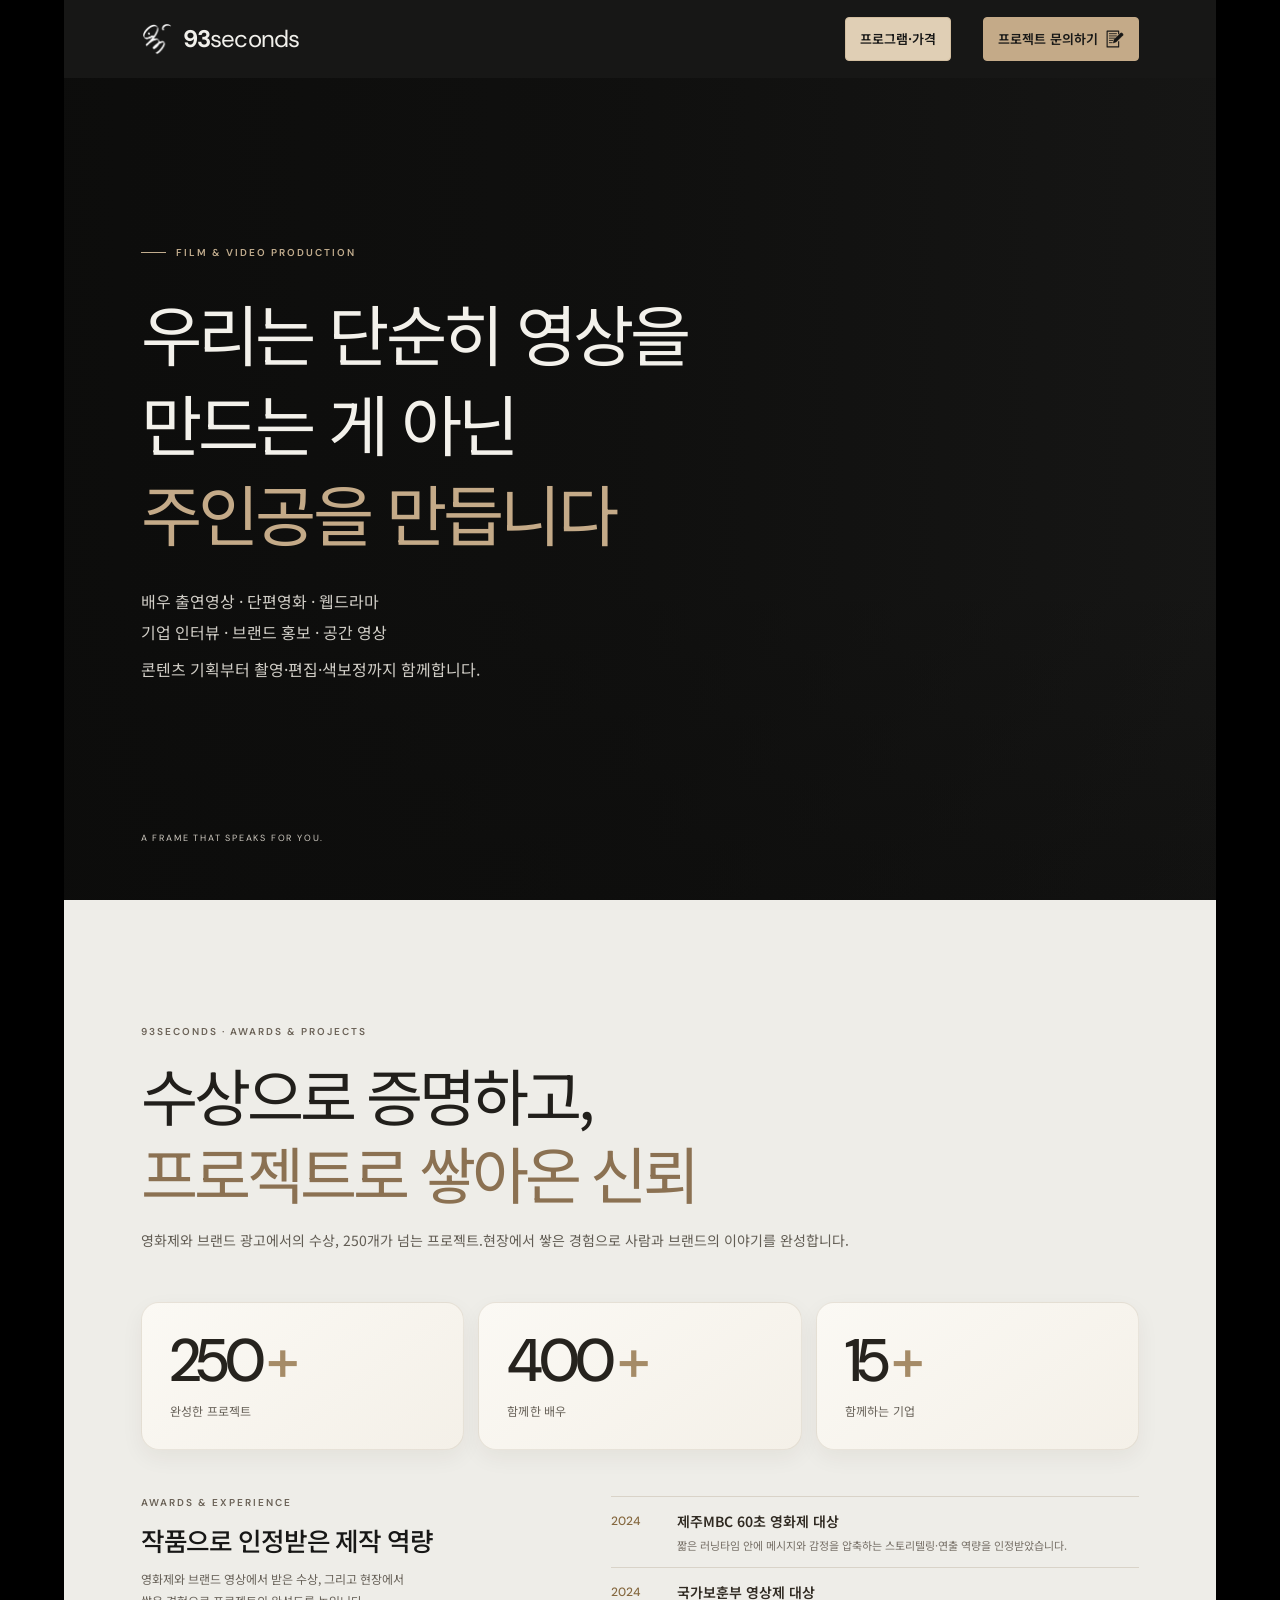
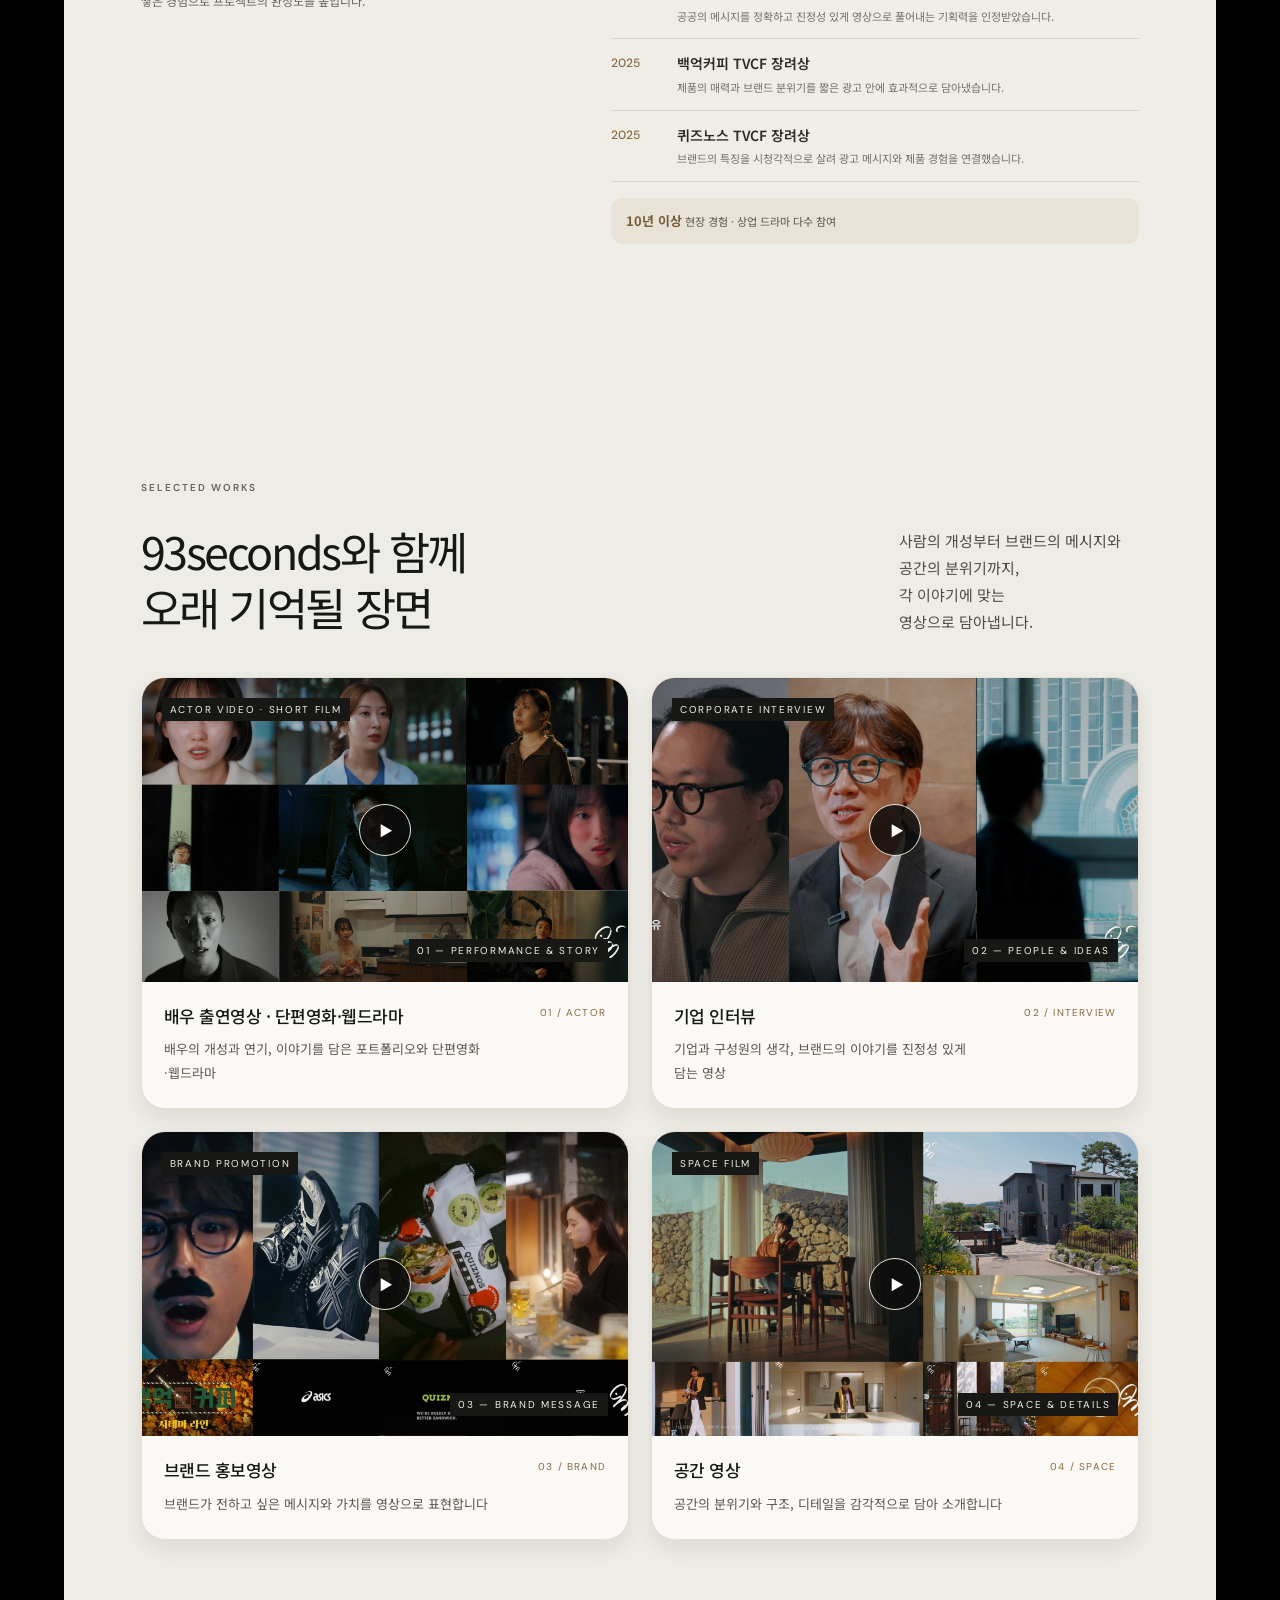
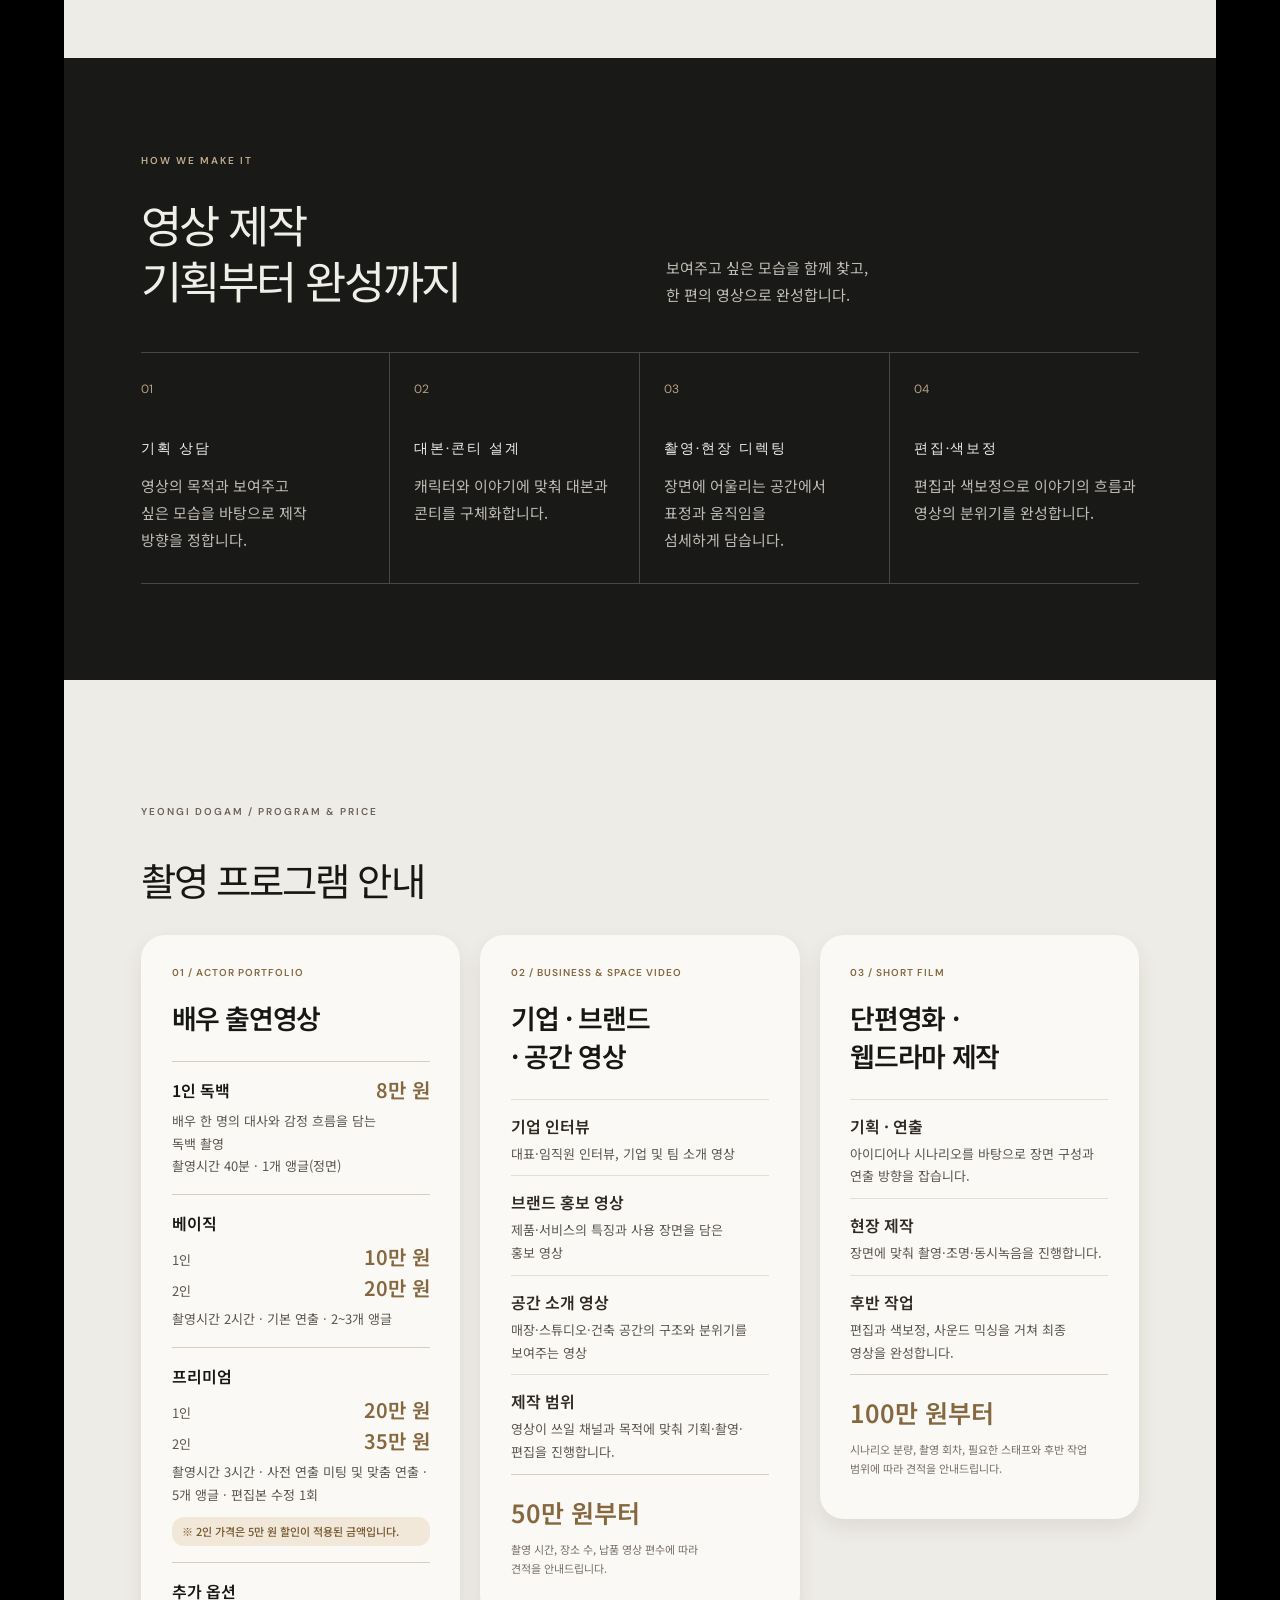
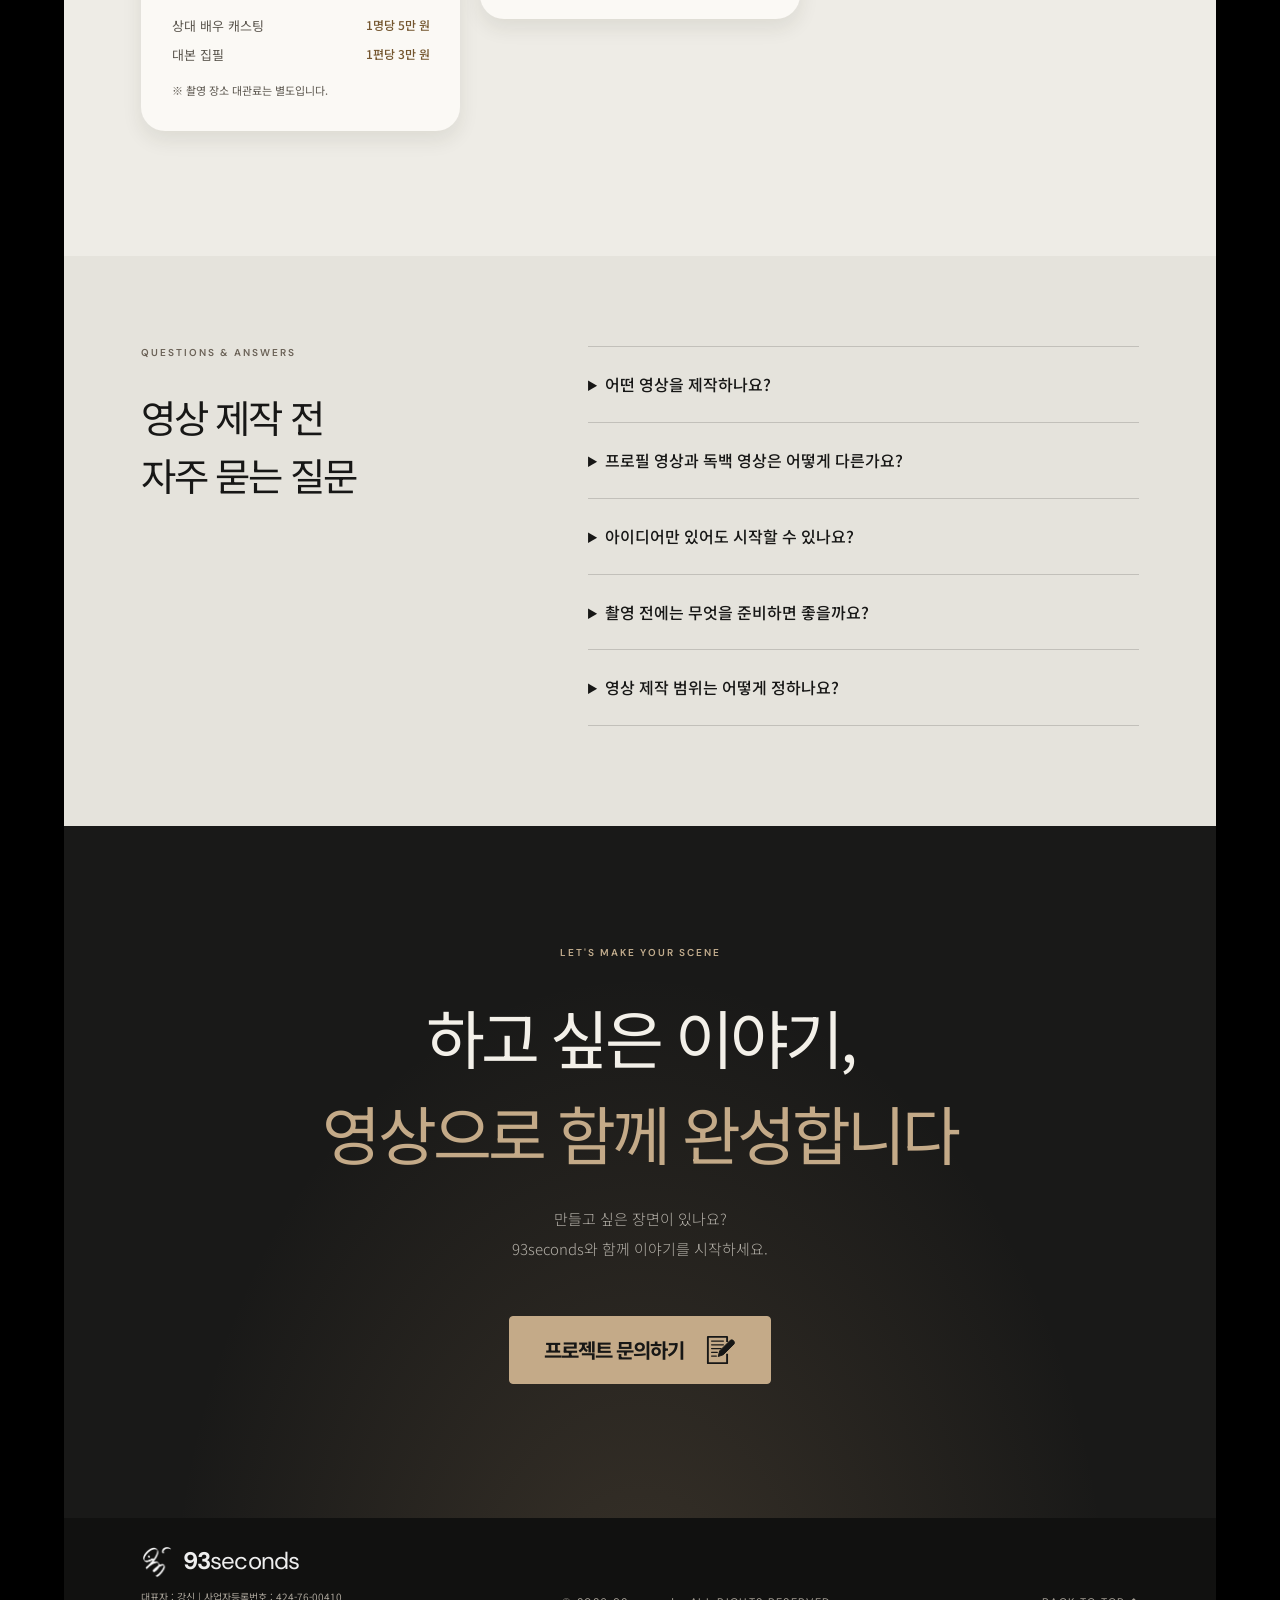
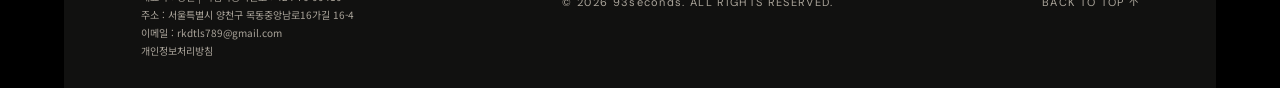
==== commit 579d95e4: "Refine award notes and metric spacing" ====
--- a/index.html
+++ b/index.html
@@ -131,7 +131,7 @@
   <link rel="preconnect" href="https://fonts.googleapis.com">
   <link rel="preconnect" href="https://fonts.gstatic.com" crossorigin>
   <link href="https://fonts.googleapis.com/css2?family=DM+Sans:wght@400;500;600;700&family=Noto+Sans+KR:wght@300;400;500;600;700&display=swap" rel="stylesheet">
-  <link rel="stylesheet" href="styles.css?v=20261120-awards-editorial">
+  <link rel="stylesheet" href="styles.css?v=20261120-awards-spacing">
   <script src="analytics.js?v=20261113-traffic" defer></script>
   <meta name="meta-pixel-id" content="2733017457118360">
   <script src="meta-pixel.js?v=20261116" defer></script>
@@ -175,10 +175,10 @@
         <div class="studio-awards">
           <div class="studio-awards-heading"><p class="eyebrow dark">AWARDS &amp; EXPERIENCE</p><h3>작품으로 인정받은 제작 역량</h3><p>영화제와 브랜드 영상에서 받은 수상, 그리고 현장에서 쌓은 경험으로 프로젝트의 완성도를 높입니다.</p></div>
           <ul class="studio-award-list">
-            <li><span class="studio-award-year">2024</span><div><strong>제주MBC 60초 영화제 대상</strong><small>영화제 대상 수상</small></div></li>
-            <li><span class="studio-award-year">2024</span><div><strong>국가보훈부 영상제 대상</strong><small>국가 기관 주최 영상제 수상</small></div></li>
-            <li><span class="studio-award-year">2025</span><div><strong>백억커피 TVCF 장려상</strong><small>브랜드 광고 영상 수상</small></div></li>
-            <li><span class="studio-award-year">2025</span><div><strong>퀴즈노스 TVCF 장려상</strong><small>브랜드 광고 영상 수상</small></div></li>
+            <li><span class="studio-award-year">2024</span><div><strong>제주MBC 60초 영화제 대상</strong><small>짧은 러닝타임 안에 메시지와 감정을 압축하는 스토리텔링·연출 역량을 인정받았습니다.</small></div></li>
+            <li><span class="studio-award-year">2024</span><div><strong>국가보훈부 영상제 대상</strong><small>공공의 메시지를 정확하고 진정성 있게 영상으로 풀어내는 기획력을 인정받았습니다.</small></div></li>
+            <li><span class="studio-award-year">2025</span><div><strong>백억커피 TVCF 장려상</strong><small>제품의 매력과 브랜드 분위기를 짧은 광고 안에 효과적으로 담아냈습니다.</small></div></li>
+            <li><span class="studio-award-year">2025</span><div><strong>퀴즈노스 TVCF 장려상</strong><small>브랜드의 특징을 시청각적으로 살려 광고 메시지와 제품 경험을 연결했습니다.</small></div></li>
           </ul>
           <p class="studio-experience"><strong>10년 이상</strong> 현장 경험 · 상업 드라마 다수 참여</p>
         </div>
--- a/styles.css
+++ b/styles.css
@@ -416,10 +416,10 @@
 .studio-stats{gap:14px;border:0;border-radius:0;background:transparent;overflow:visible}
 .studio-stat{min-height:148px;justify-content:center;gap:12px;padding:24px 28px;border:1px solid rgba(160,145,121,.2);border-radius:18px;background:linear-gradient(145deg,#fbf9f4 0%,#f4f0e8 100%);box-shadow:0 8px 22px rgba(48,40,27,.055)}
 .studio-stat+.studio-stat{border-left:1px solid rgba(160,145,121,.2)}
-.studio-stat strong{font:500 clamp(42px,5vw,60px)/.95 "DM Sans",sans-serif;letter-spacing:-.075em;color:#26231e;font-variant-numeric:tabular-nums}
+.studio-stat strong{display:flex;align-items:baseline;gap:5px;font:500 clamp(42px,5vw,60px)/.95 "DM Sans",sans-serif;letter-spacing:-.075em;color:#26231e;font-variant-numeric:tabular-nums}
 .studio-stat strong span{color:#a58b67}
 .studio-stat>span{font-size:12px;letter-spacing:.015em;color:#686259}
-@media(max-width:700px){.studio-heading{margin-bottom:30px}.studio-heading h2{font-size:clamp(32px,8vw,42px);line-height:1.38}.studio-heading>p:last-child{font-size:13px}.studio-heading-break{display:initial}.studio-stats{gap:9px}.studio-stat{min-height:112px;padding:18px 12px;gap:9px;border-radius:15px}.studio-stat strong{font-size:clamp(34px,10vw,44px)}.studio-stat>span{font-size:10px;line-height:1.45}}
+@media(max-width:700px){.studio-heading{margin-bottom:30px}.studio-heading h2{font-size:clamp(32px,8vw,42px);line-height:1.38}.studio-heading>p:last-child{font-size:13px}.studio-heading-break{display:initial}.studio-stats{gap:9px}.studio-stat{min-height:112px;padding:18px 12px;gap:9px;border-radius:15px}.studio-stat strong{font-size:clamp(34px,10vw,44px);gap:4px}.studio-stat>span{font-size:10px;line-height:1.45}}
 @media(max-width:700px){.studio-proof{margin-top:42px;padding-top:26px}.studio-stats{border-radius:16px}.studio-stat{padding:17px 11px;gap:6px}.studio-stat strong{font-size:32px}.studio-stat>span{font-size:10px;line-height:1.5}.studio-awards{grid-template-columns:1fr;gap:20px;margin-top:34px}.studio-awards-heading h3{font-size:21px}.studio-experience{grid-column:1}.studio-award-list li{grid-template-columns:46px 1fr;padding:12px 0}.studio-award-list strong{font-size:13px}}
 .intro-text{max-width:46ch}
 .intro-text p{line-height:2}
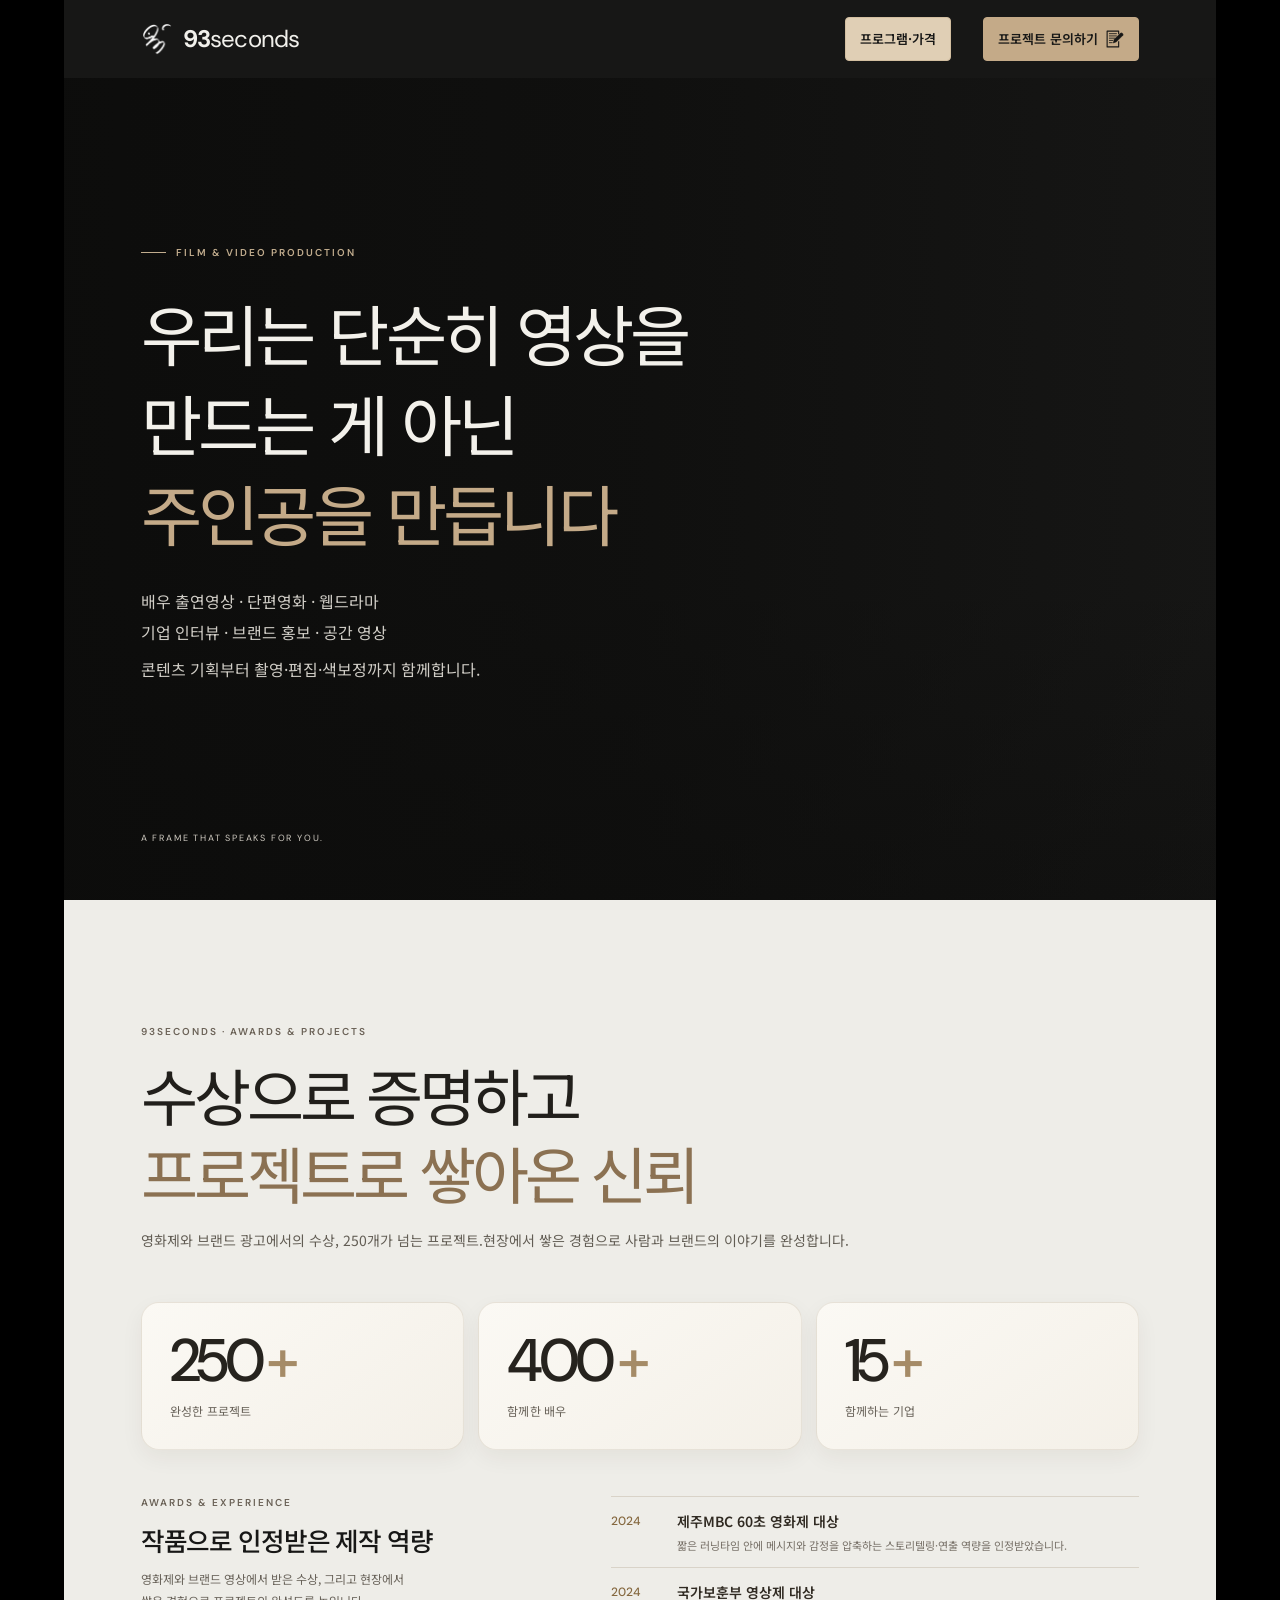
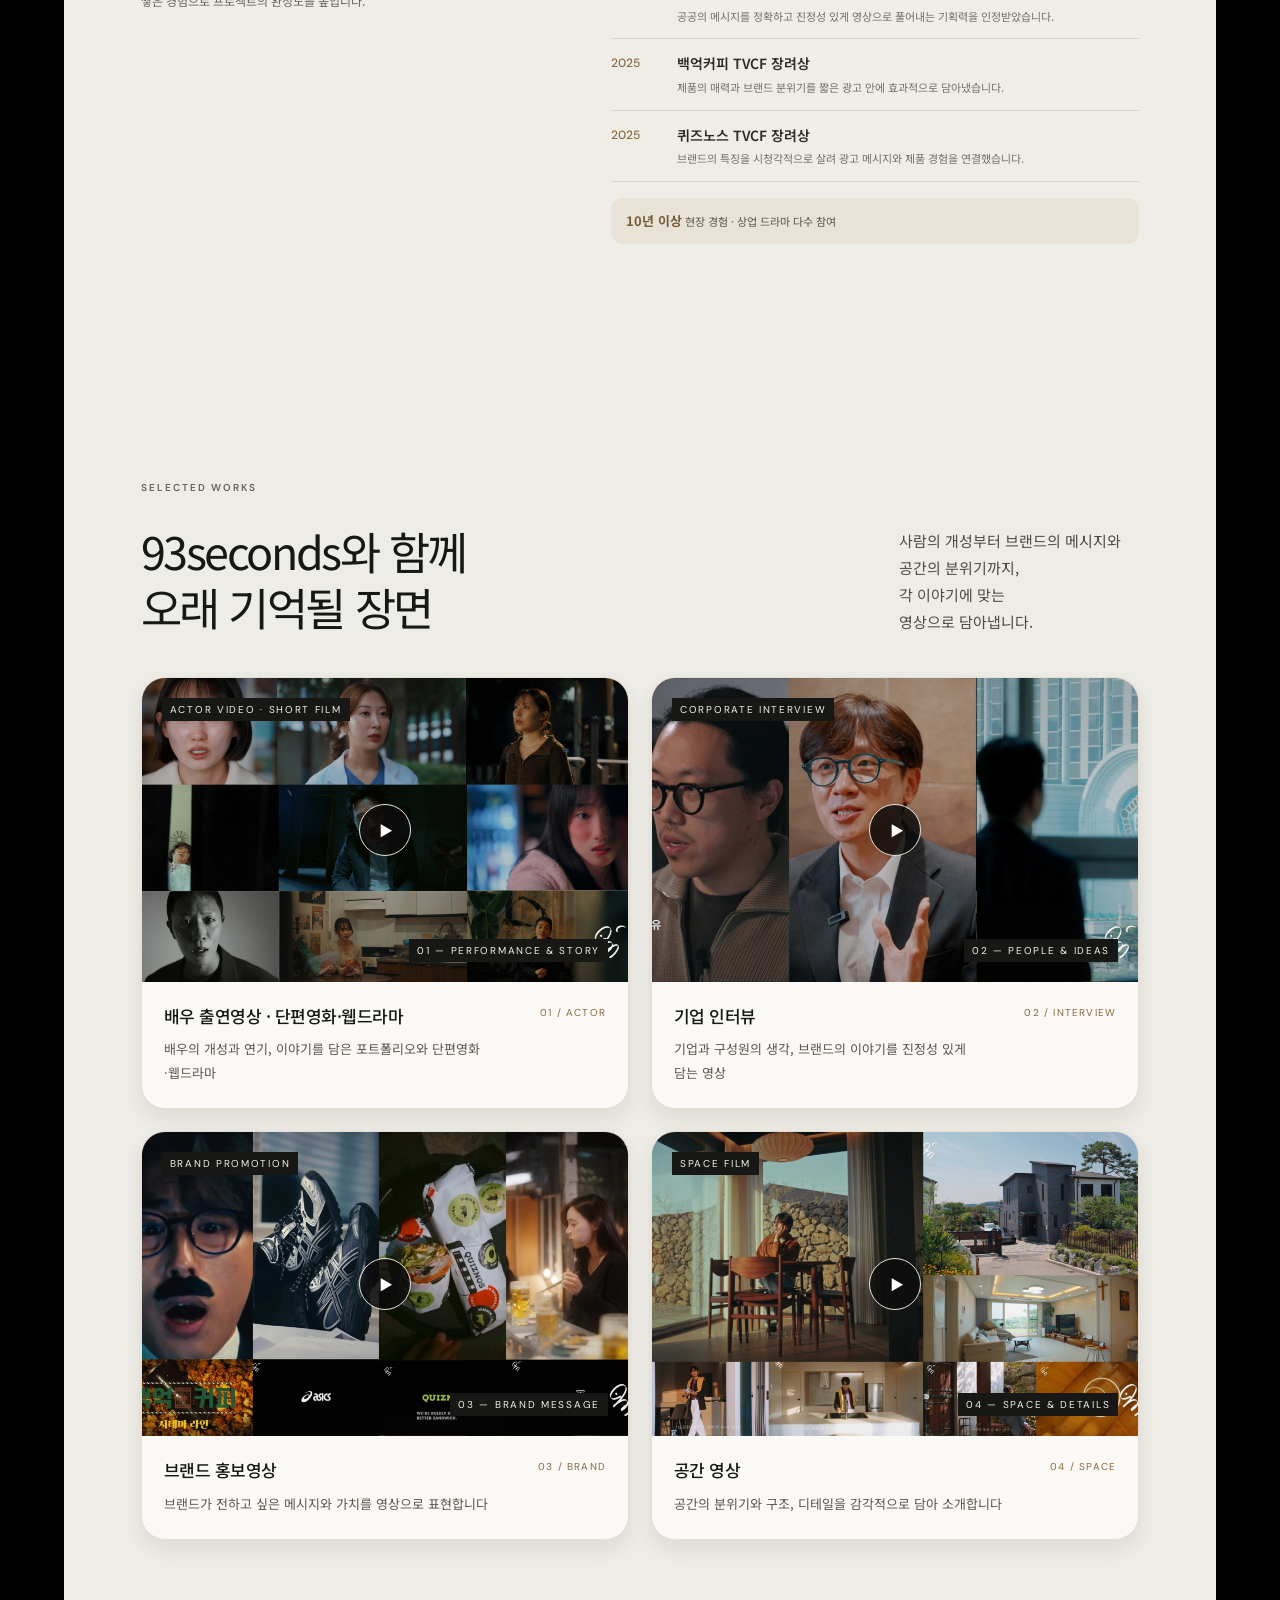
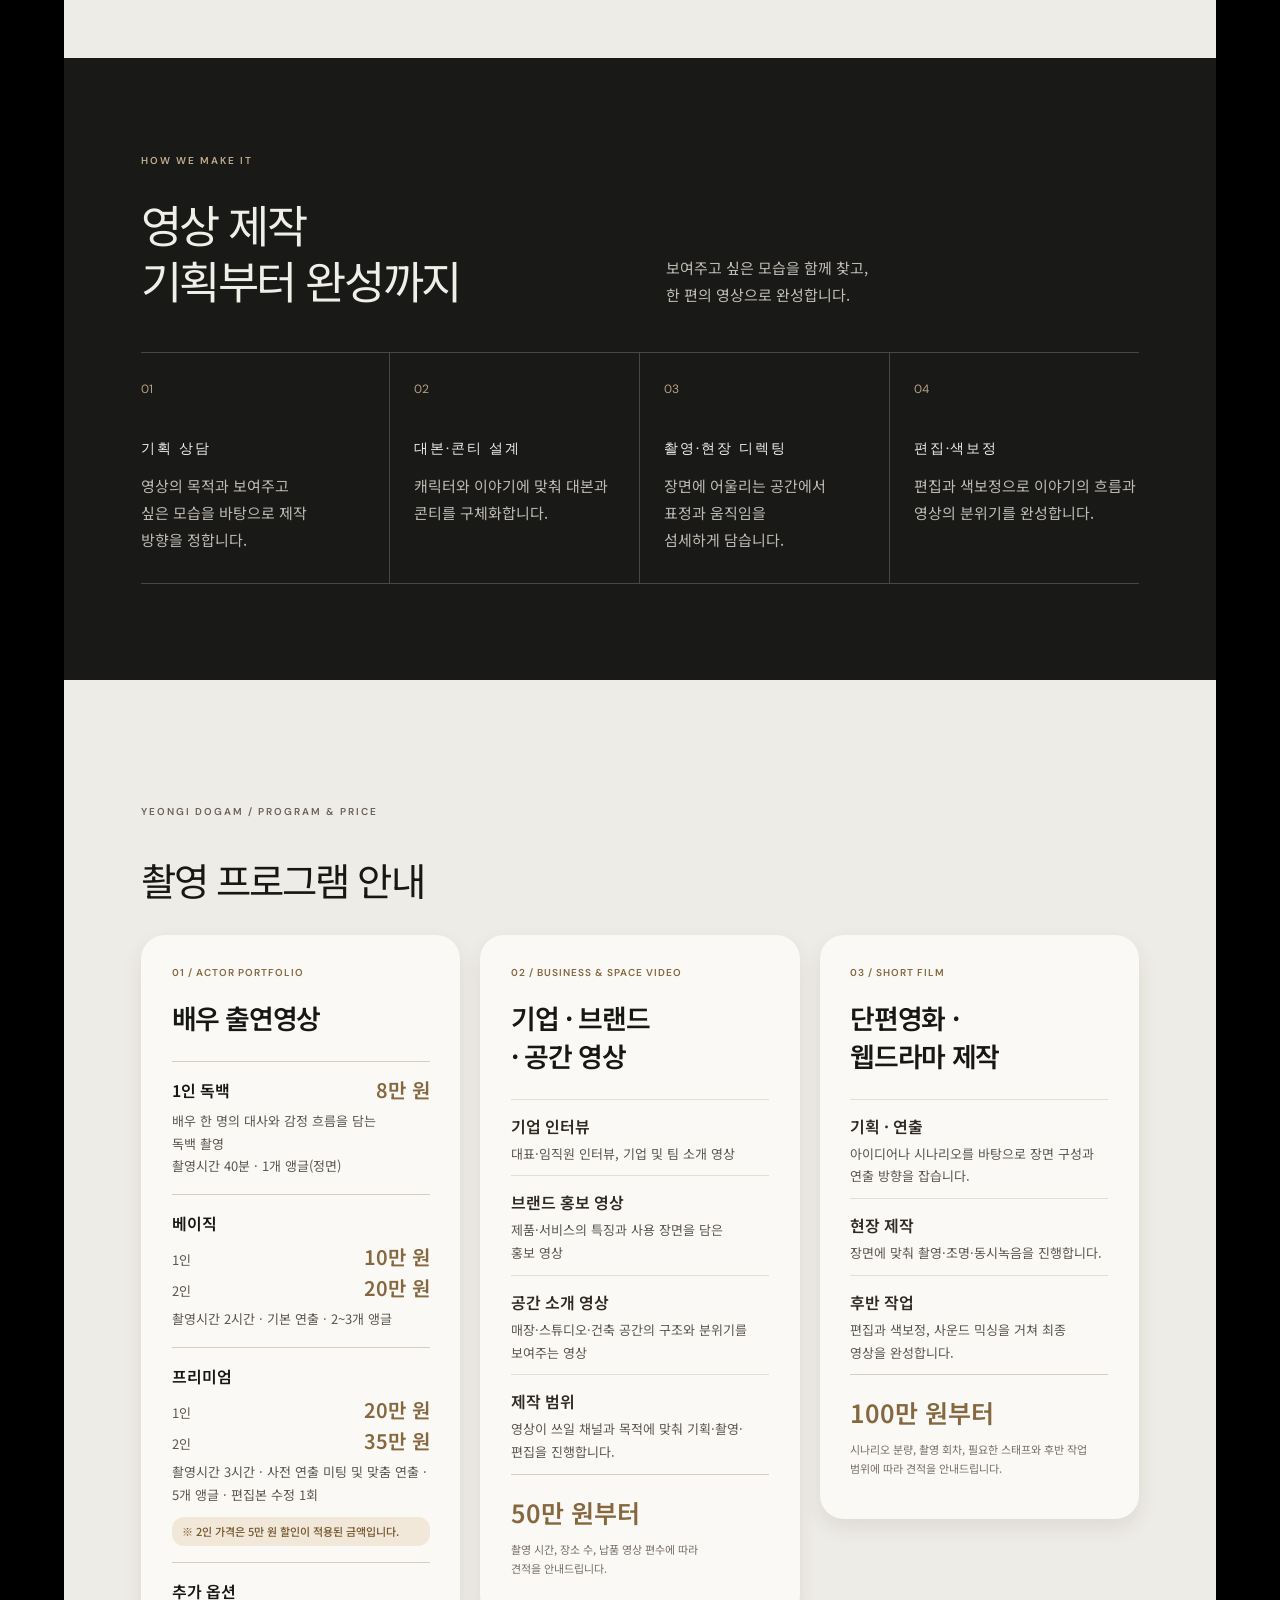
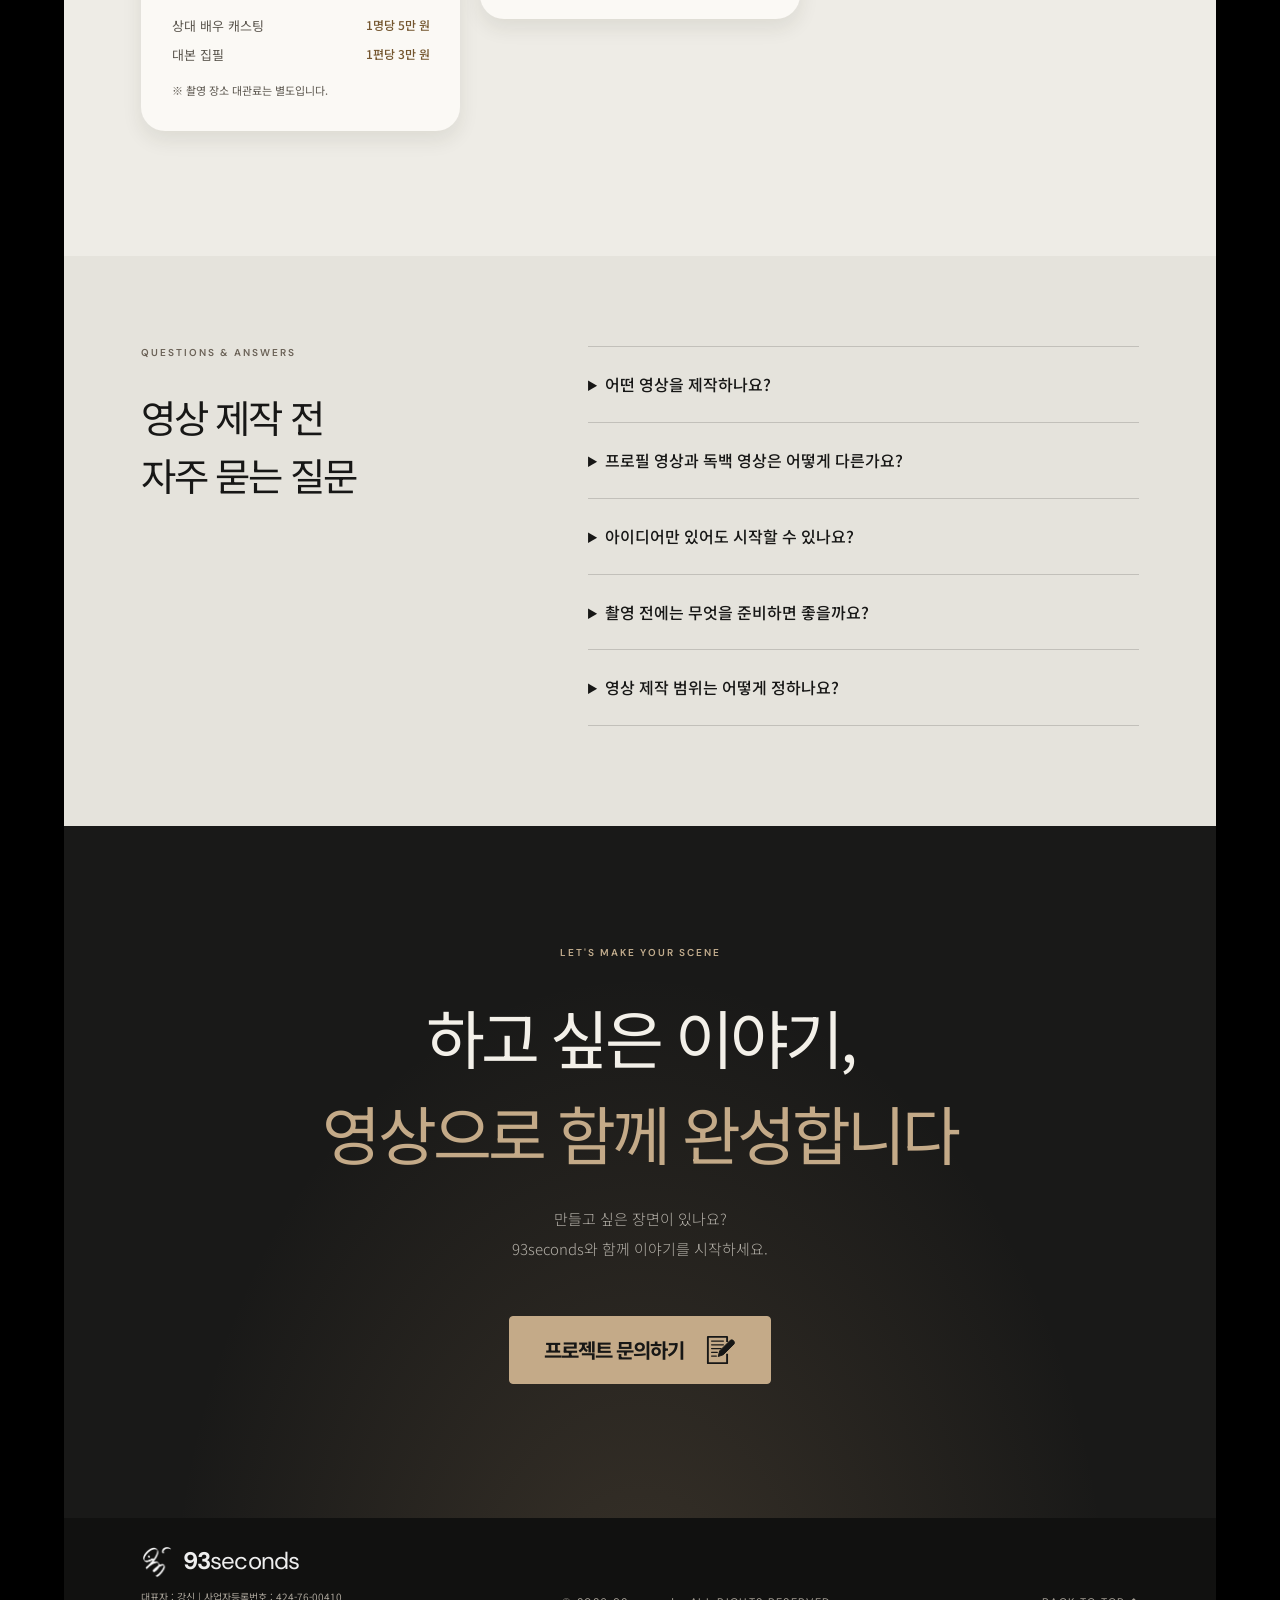
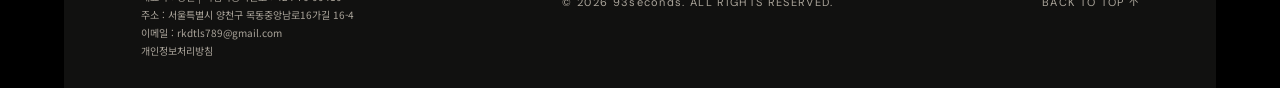
==== commit adb1b892: "Fix mobile awards heading line break" ====
--- a/index.html
+++ b/index.html
@@ -131,7 +131,7 @@
   <link rel="preconnect" href="https://fonts.googleapis.com">
   <link rel="preconnect" href="https://fonts.gstatic.com" crossorigin>
   <link href="https://fonts.googleapis.com/css2?family=DM+Sans:wght@400;500;600;700&family=Noto+Sans+KR:wght@300;400;500;600;700&display=swap" rel="stylesheet">
-  <link rel="stylesheet" href="styles.css?v=20261120-awards-spacing">
+  <link rel="stylesheet" href="styles.css?v=20261120-mobile-awards-heading">
   <script src="analytics.js?v=20261113-traffic" defer></script>
   <meta name="meta-pixel-id" content="2733017457118360">
   <script src="meta-pixel.js?v=20261116" defer></script>
@@ -163,7 +163,7 @@
     <section class="intro section-wrap" id="about" aria-labelledby="about-title">
       <div class="studio-heading">
         <p class="eyebrow dark">93SECONDS · AWARDS &amp; PROJECTS</p>
-        <h2 id="about-title">수상으로 증명하고,<br><em>프로젝트로 쌓아온 신뢰</em></h2>
+        <h2 id="about-title">수상으로 증명하고<br class="studio-title-break"><em>프로젝트로 쌓아온 신뢰</em></h2>
         <p>영화제와 브랜드 광고에서의 수상, 250개가 넘는 프로젝트.<br class="studio-heading-break">현장에서 쌓은 경험으로 사람과 브랜드의 이야기를 완성합니다.</p>
       </div>
       <div class="studio-proof" aria-label="93seconds 주요 성과와 수상 경력">
--- a/styles.css
+++ b/styles.css
@@ -410,6 +410,7 @@
 .studio-heading .eyebrow{margin-bottom:18px}
 .studio-heading h2{font-size:clamp(34px,5vw,62px);line-height:1.35;font-weight:400;letter-spacing:-.065em;margin:0 0 16px;color:#211f1b}
 .studio-heading h2 em{font-style:normal;color:#8b7152}
+.studio-heading h2 .studio-title-break{display:initial}
 .studio-heading>p:last-child{font-size:14px;line-height:1.95;color:#625d54;margin:0}
 .studio-heading-break{display:none}
 .studio-proof{margin-top:0;border-top:0;padding-top:0}
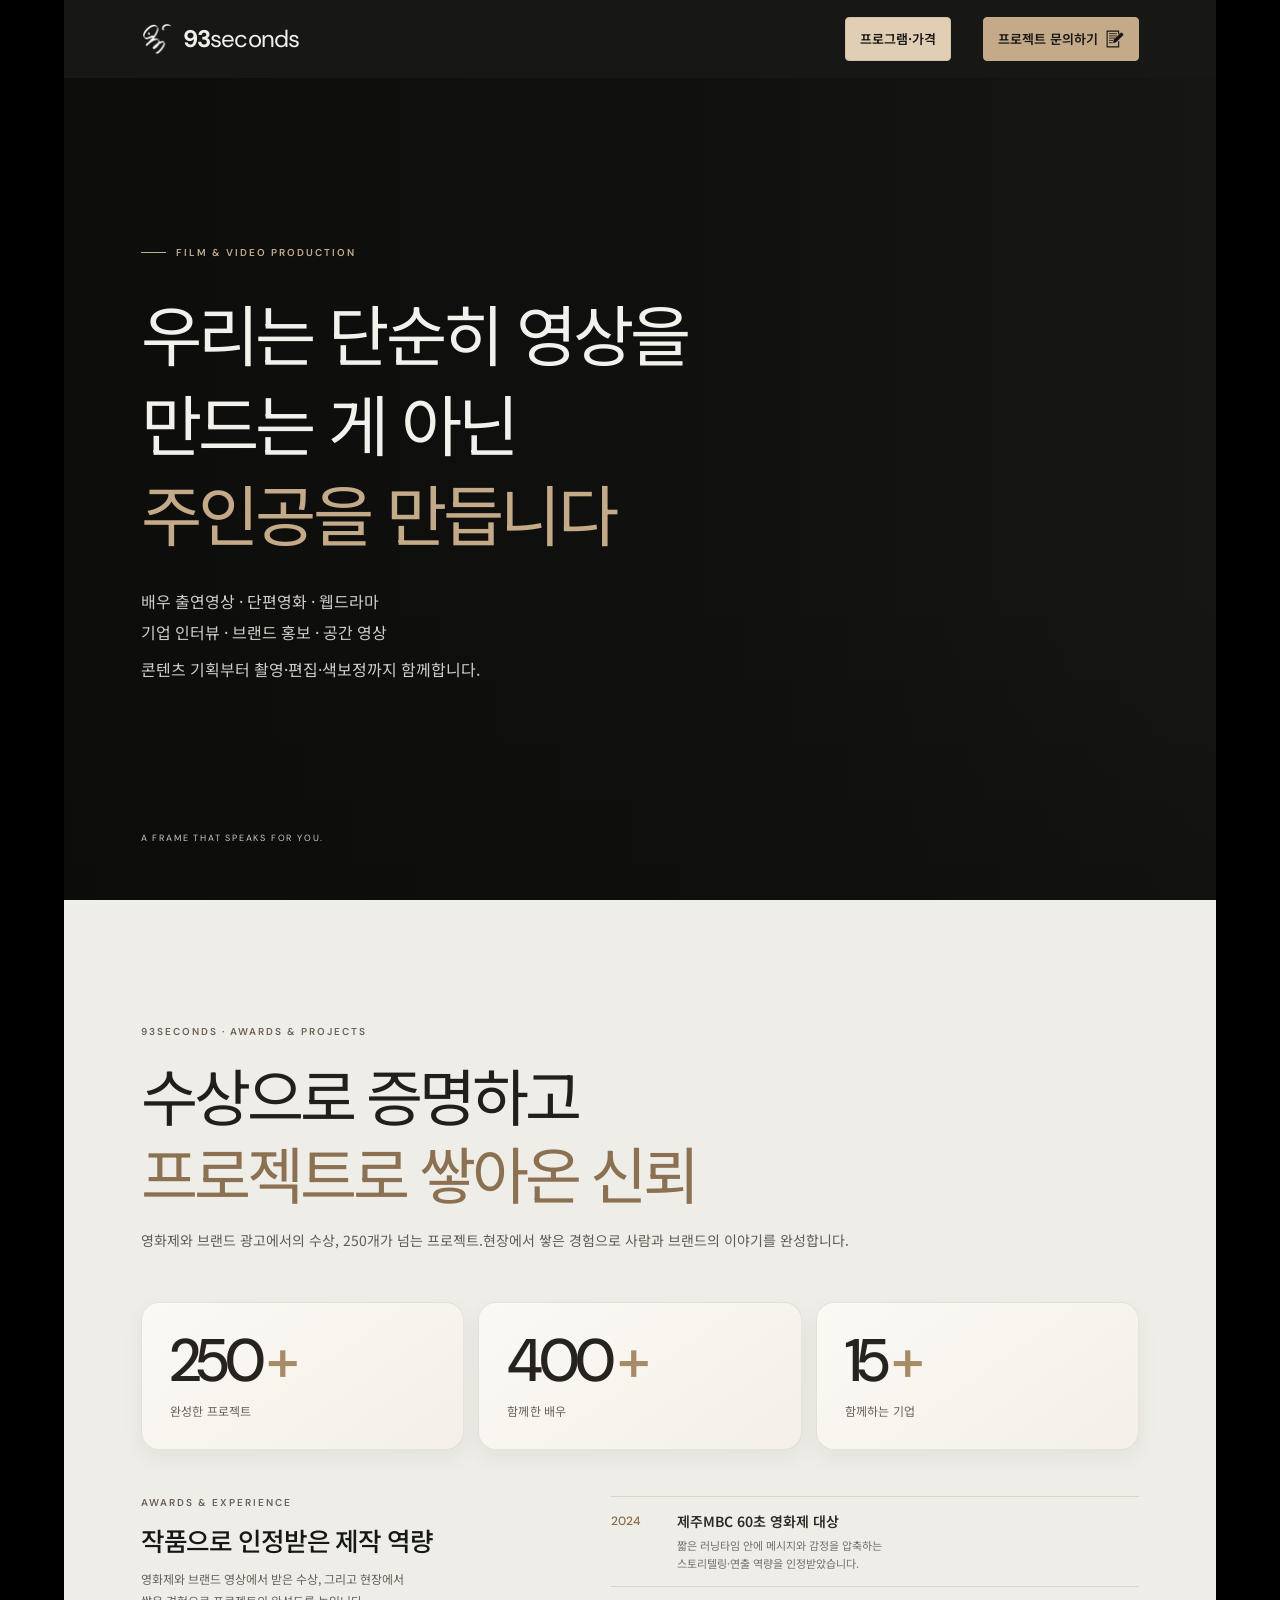
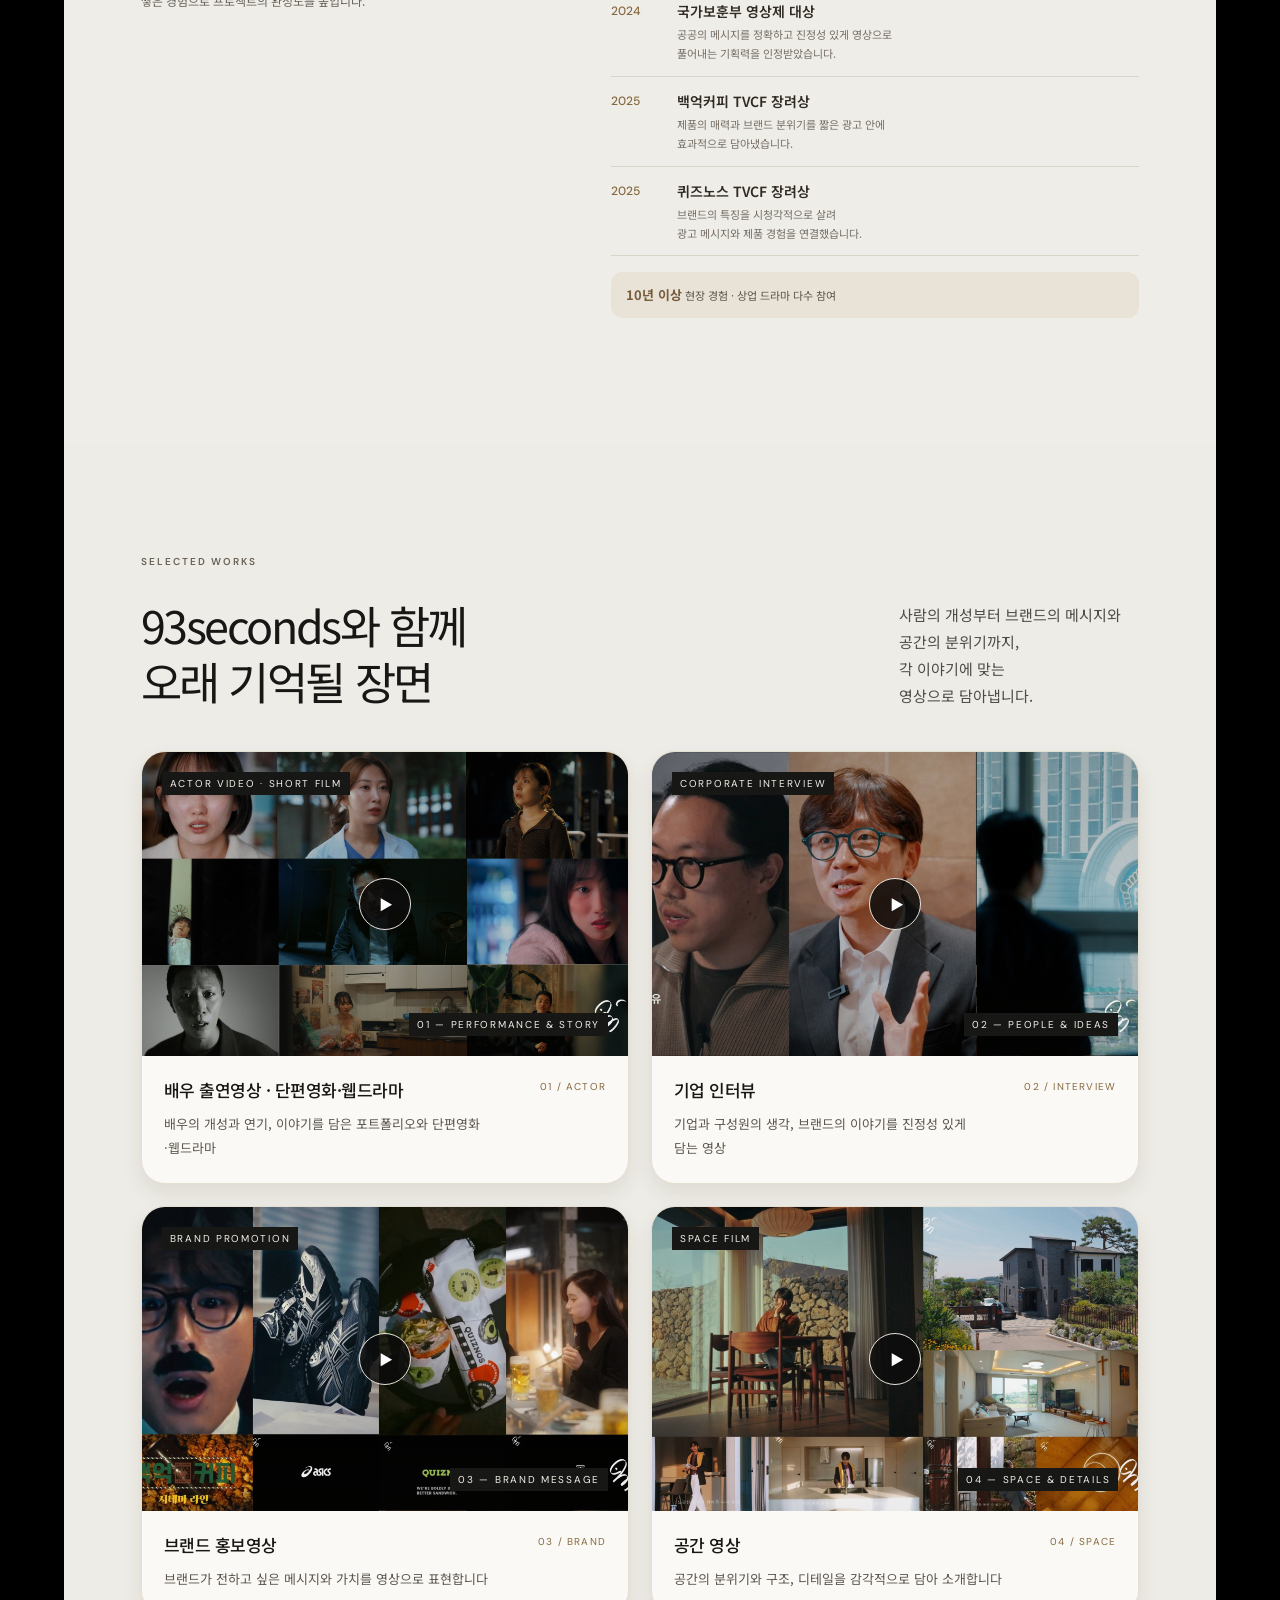
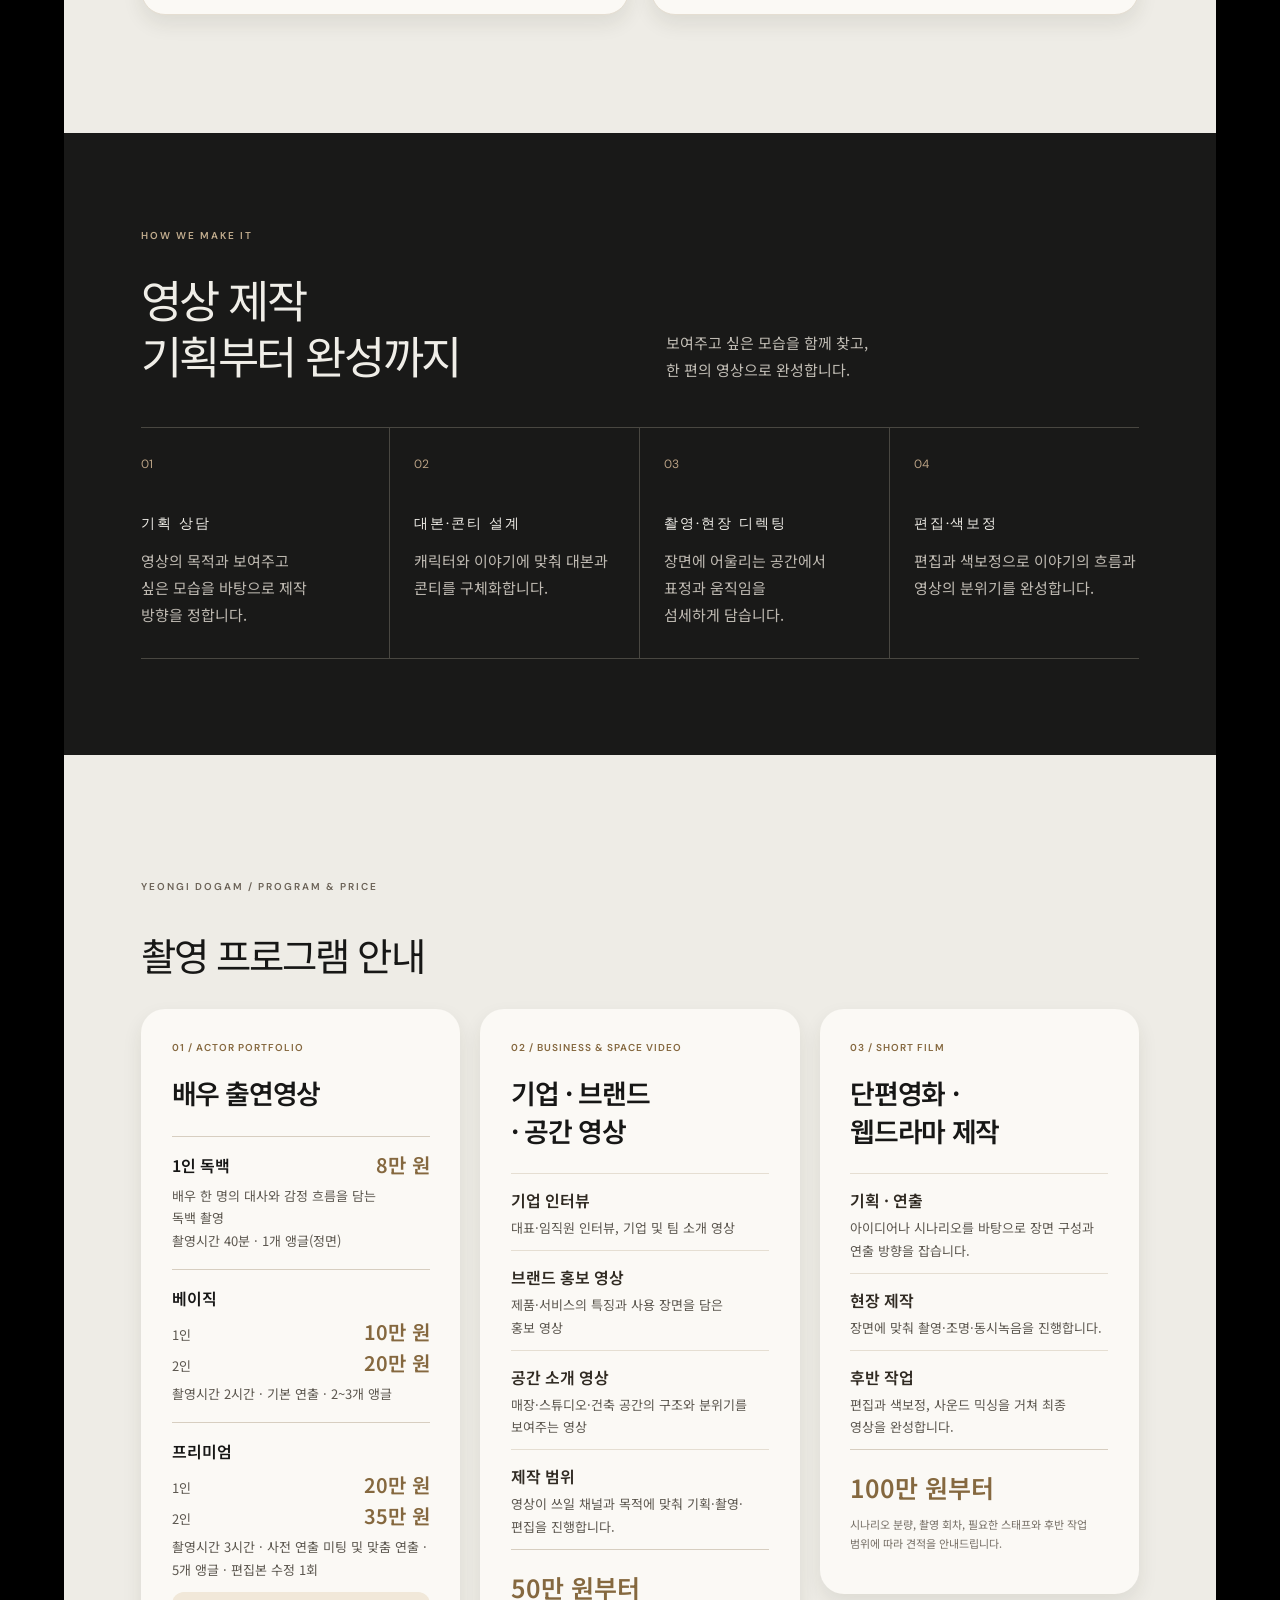
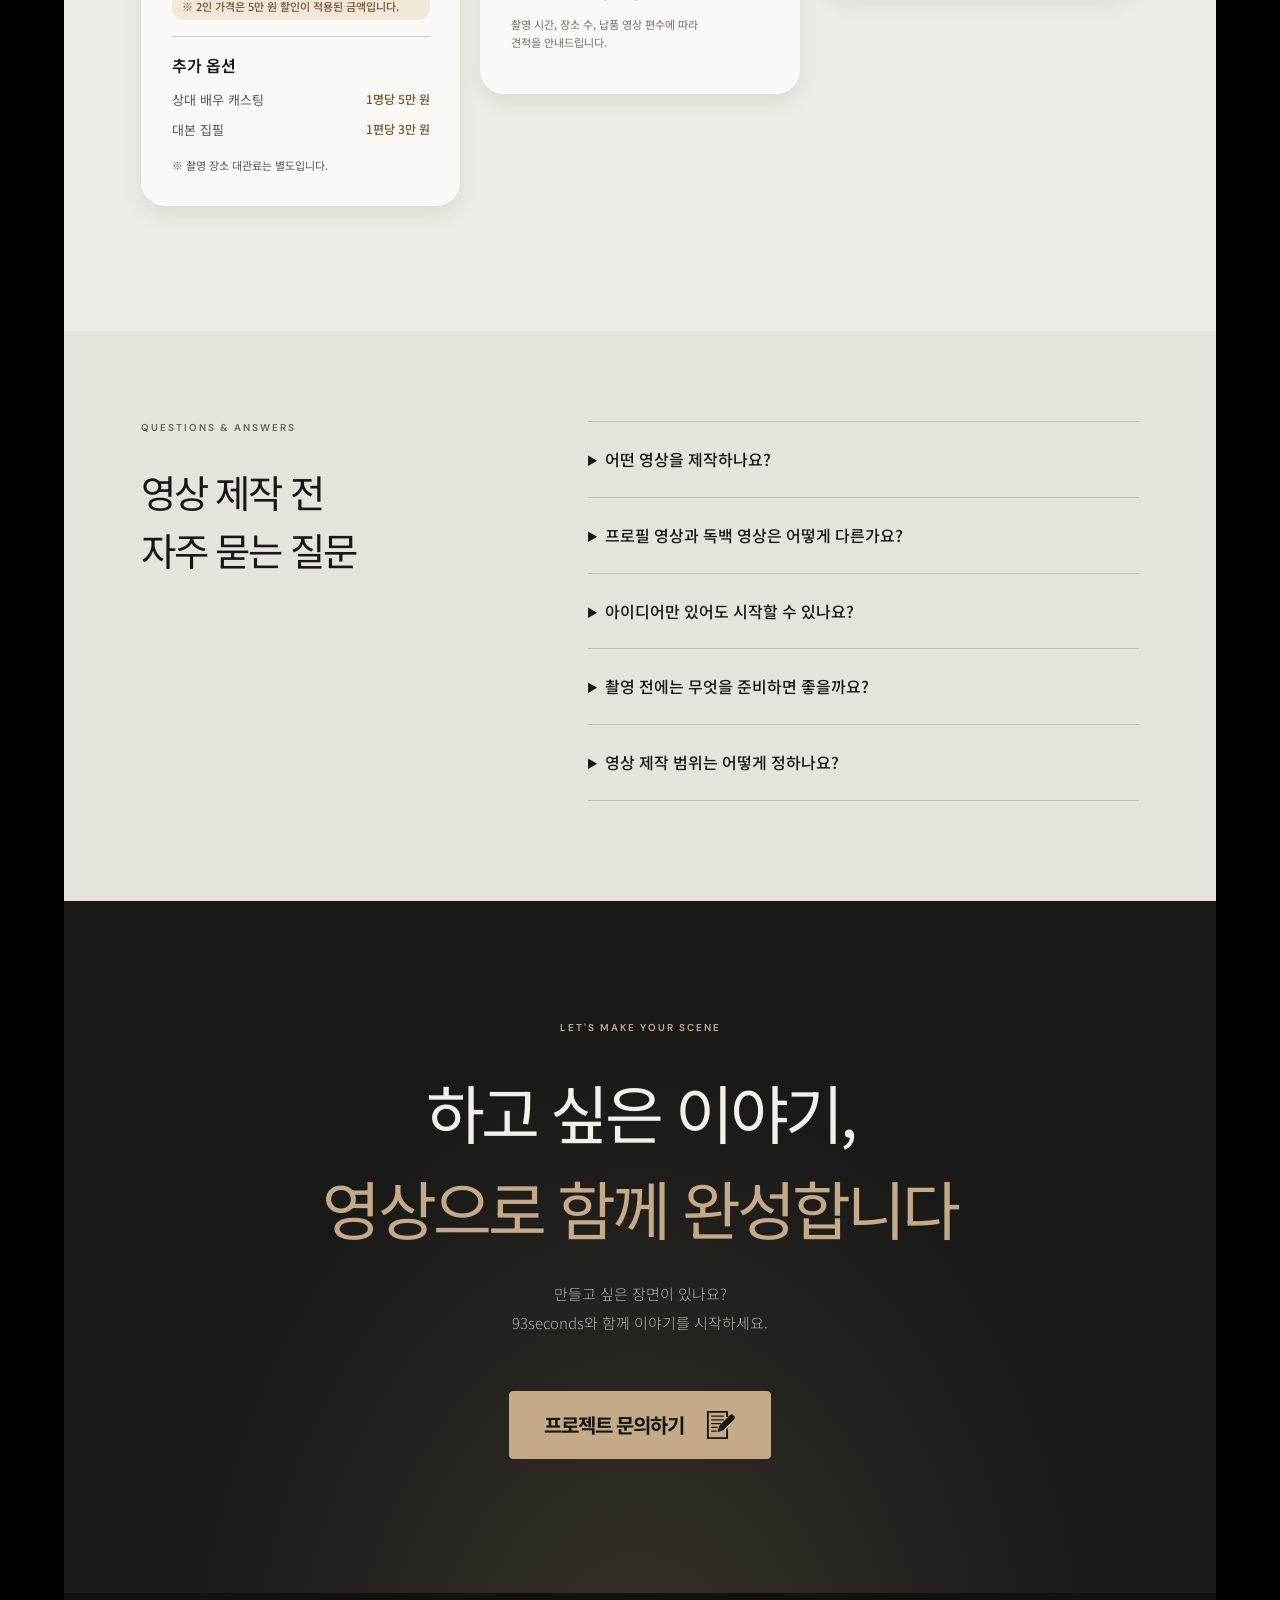
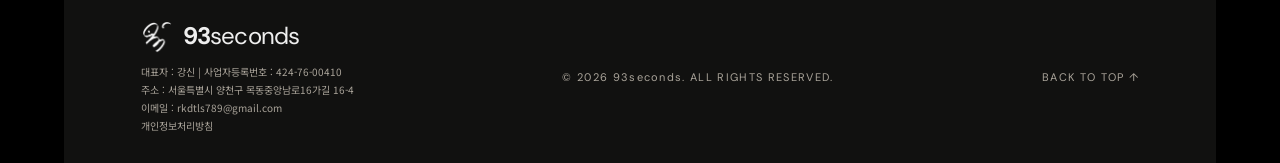
==== commit fe3f92fd: "Set mobile award description line breaks" ====
--- a/index.html
+++ b/index.html
@@ -175,10 +175,10 @@
         <div class="studio-awards">
           <div class="studio-awards-heading"><p class="eyebrow dark">AWARDS &amp; EXPERIENCE</p><h3>작품으로 인정받은 제작 역량</h3><p>영화제와 브랜드 영상에서 받은 수상, 그리고 현장에서 쌓은 경험으로 프로젝트의 완성도를 높입니다.</p></div>
           <ul class="studio-award-list">
-            <li><span class="studio-award-year">2024</span><div><strong>제주MBC 60초 영화제 대상</strong><small>짧은 러닝타임 안에 메시지와 감정을 압축하는 스토리텔링·연출 역량을 인정받았습니다.</small></div></li>
-            <li><span class="studio-award-year">2024</span><div><strong>국가보훈부 영상제 대상</strong><small>공공의 메시지를 정확하고 진정성 있게 영상으로 풀어내는 기획력을 인정받았습니다.</small></div></li>
-            <li><span class="studio-award-year">2025</span><div><strong>백억커피 TVCF 장려상</strong><small>제품의 매력과 브랜드 분위기를 짧은 광고 안에 효과적으로 담아냈습니다.</small></div></li>
-            <li><span class="studio-award-year">2025</span><div><strong>퀴즈노스 TVCF 장려상</strong><small>브랜드의 특징을 시청각적으로 살려 광고 메시지와 제품 경험을 연결했습니다.</small></div></li>
+            <li><span class="studio-award-year">2024</span><div><strong>제주MBC 60초 영화제 대상</strong><small>짧은 러닝타임 안에 메시지와 감정을 압축하는<br>스토리텔링·연출 역량을 인정받았습니다.</small></div></li>
+            <li><span class="studio-award-year">2024</span><div><strong>국가보훈부 영상제 대상</strong><small>공공의 메시지를 정확하고 진정성 있게 영상으로<br>풀어내는 기획력을 인정받았습니다.</small></div></li>
+            <li><span class="studio-award-year">2025</span><div><strong>백억커피 TVCF 장려상</strong><small>제품의 매력과 브랜드 분위기를 짧은 광고 안에<br>효과적으로 담아냈습니다.</small></div></li>
+            <li><span class="studio-award-year">2025</span><div><strong>퀴즈노스 TVCF 장려상</strong><small>브랜드의 특징을 시청각적으로 살려<br>광고 메시지와 제품 경험을 연결했습니다.</small></div></li>
           </ul>
           <p class="studio-experience"><strong>10년 이상</strong> 현장 경험 · 상업 드라마 다수 참여</p>
         </div>
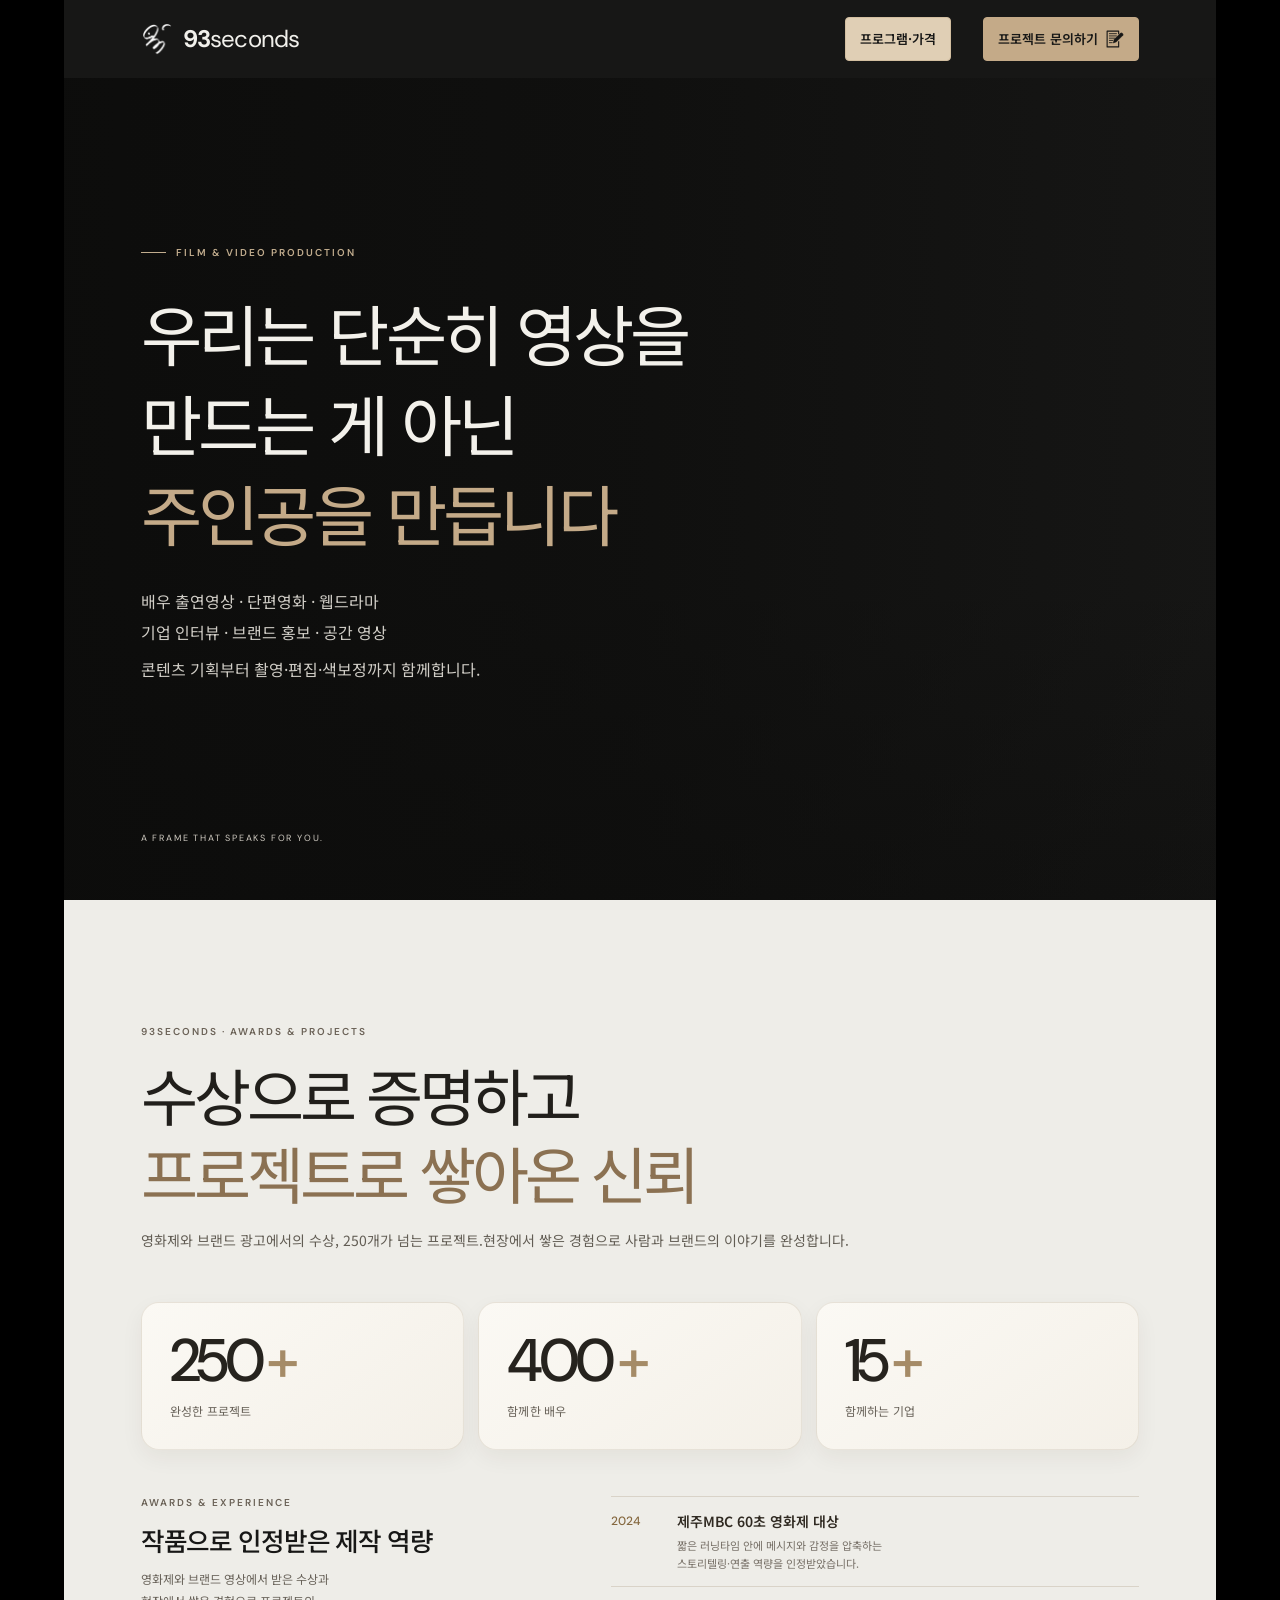
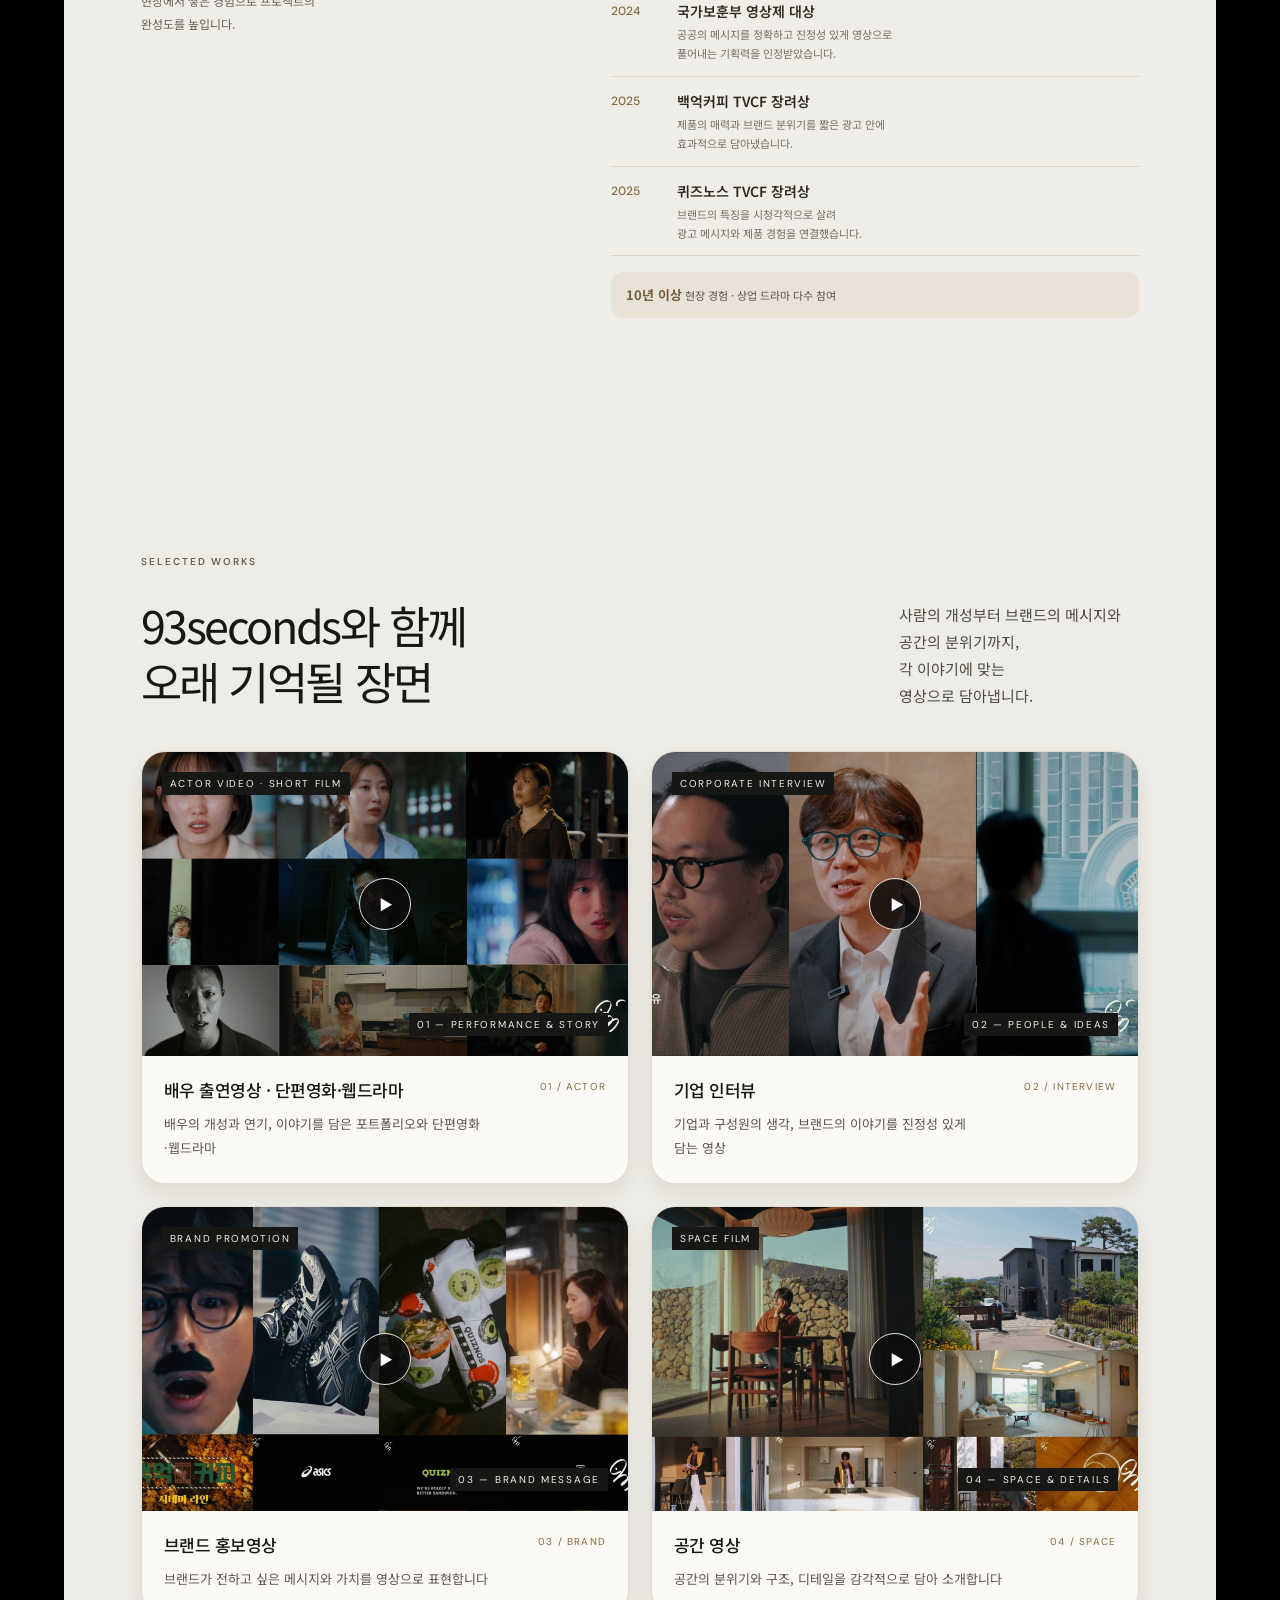
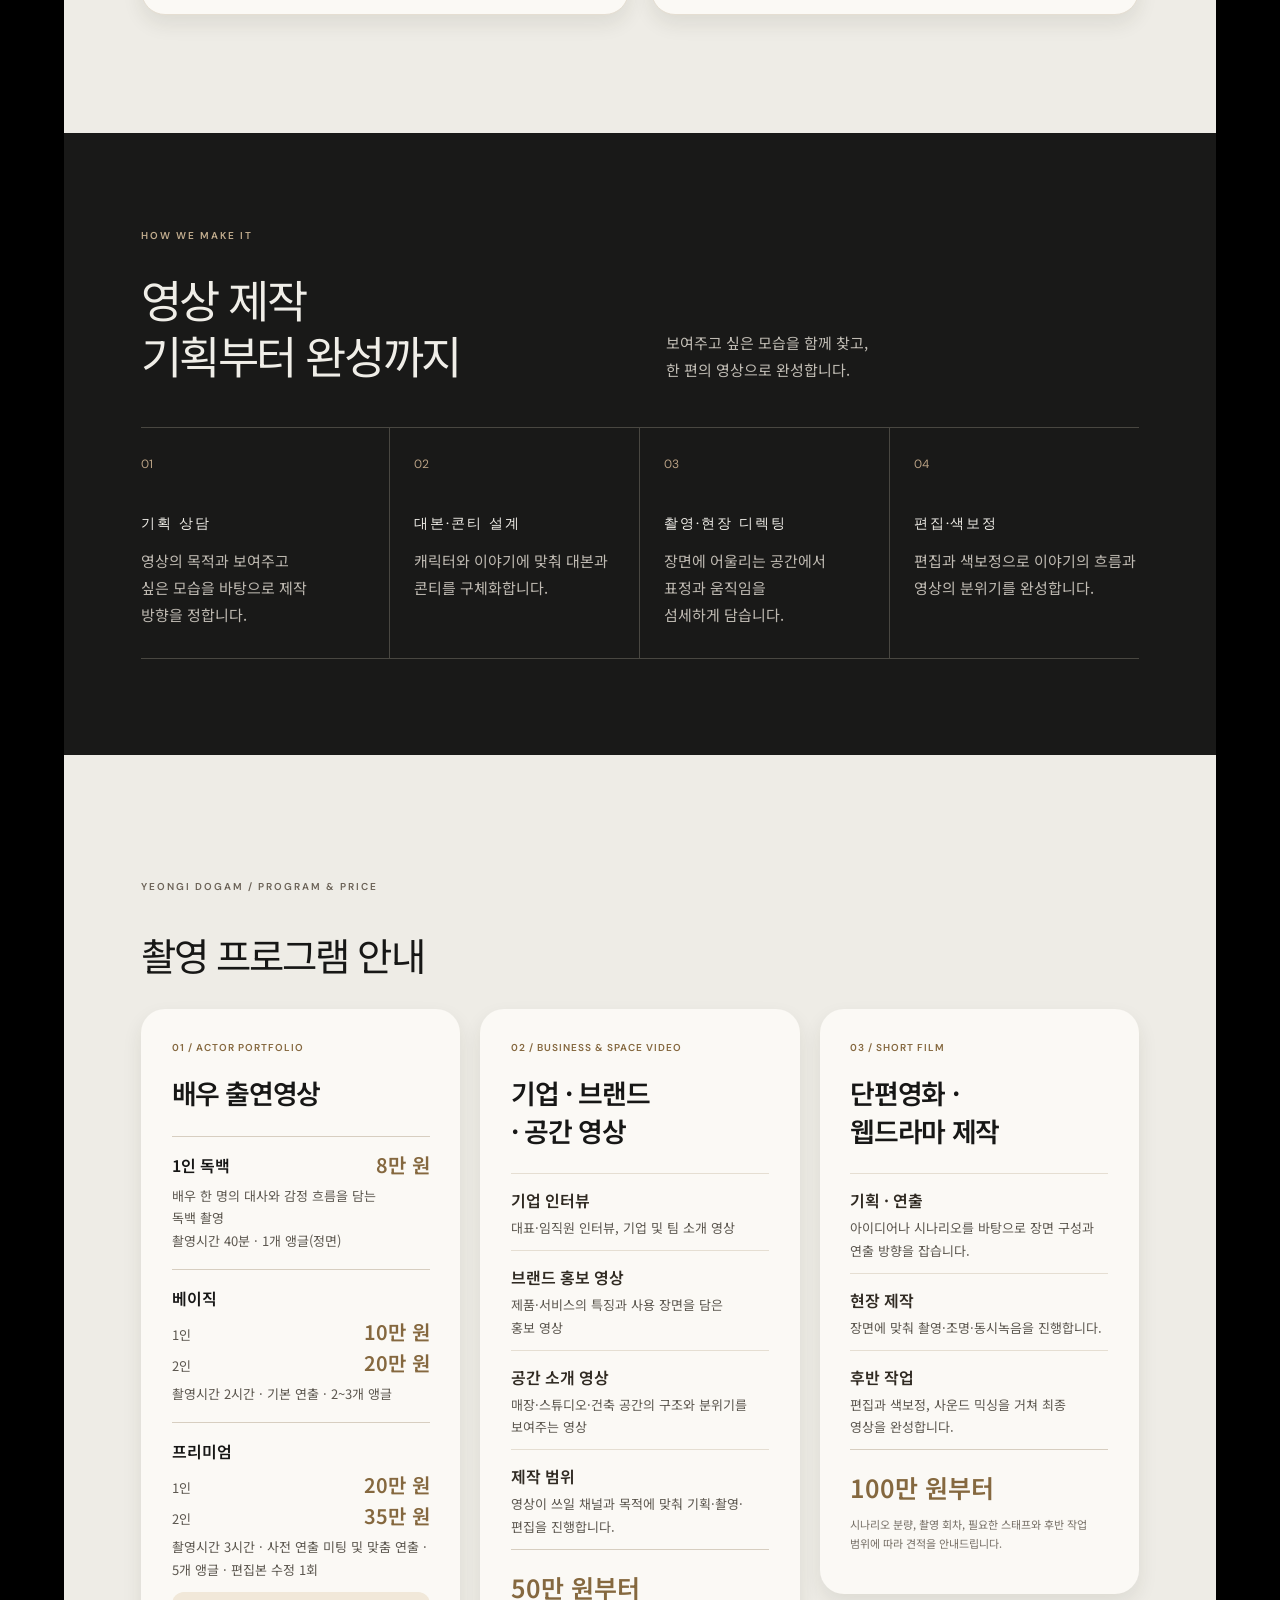
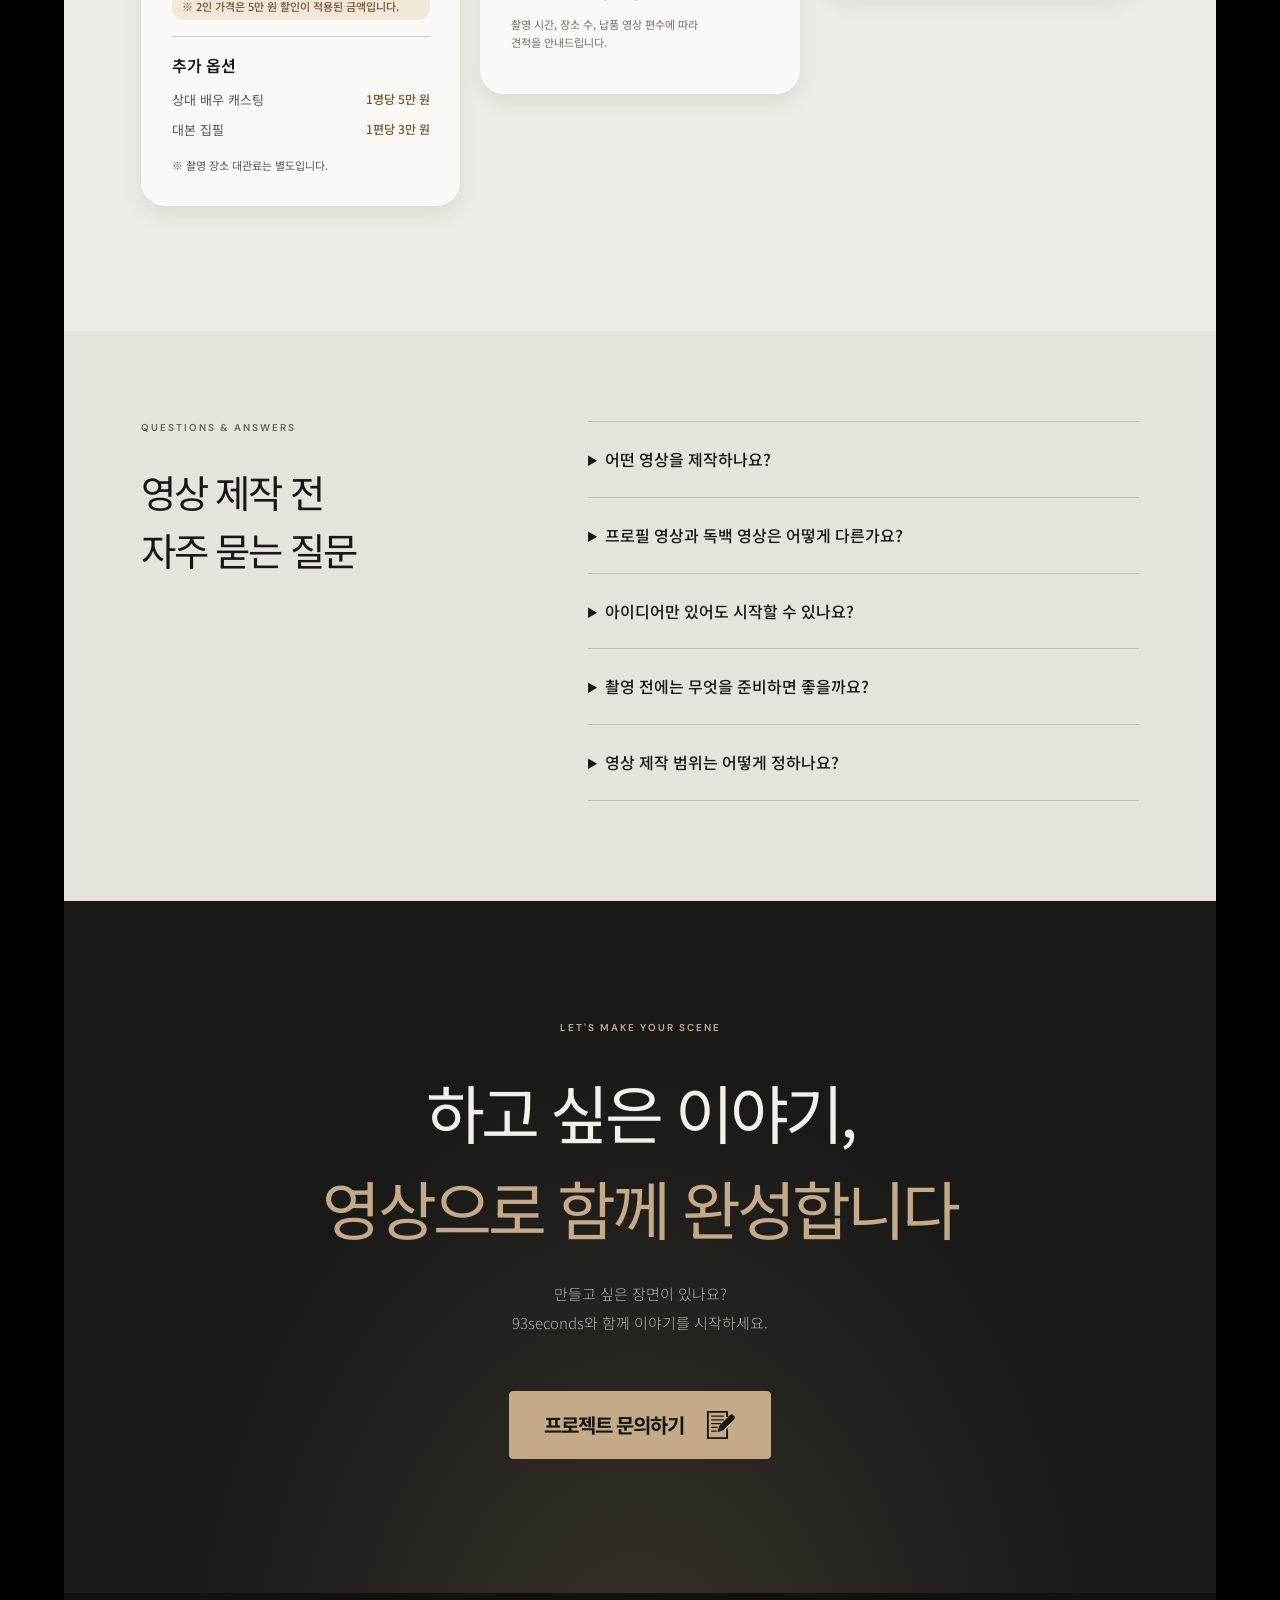
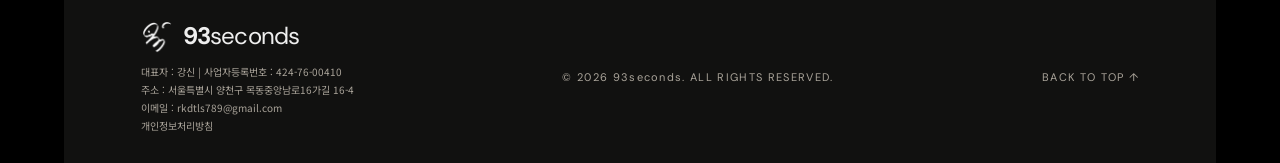
==== commit 85903e4e: "Break awards intro into two lines" ====
--- a/index.html
+++ b/index.html
@@ -173,7 +173,7 @@
           <div class="studio-stat"><strong>15<span>+</span></strong><span>함께하는 기업</span></div>
         </div>
         <div class="studio-awards">
-          <div class="studio-awards-heading"><p class="eyebrow dark">AWARDS &amp; EXPERIENCE</p><h3>작품으로 인정받은 제작 역량</h3><p>영화제와 브랜드 영상에서 받은 수상, 그리고 현장에서 쌓은 경험으로 프로젝트의 완성도를 높입니다.</p></div>
+          <div class="studio-awards-heading"><p class="eyebrow dark">AWARDS &amp; EXPERIENCE</p><h3>작품으로 인정받은 제작 역량</h3><p>영화제와 브랜드 영상에서 받은 수상과<br>현장에서 쌓은 경험으로 프로젝트의 완성도를 높입니다.</p></div>
           <ul class="studio-award-list">
             <li><span class="studio-award-year">2024</span><div><strong>제주MBC 60초 영화제 대상</strong><small>짧은 러닝타임 안에 메시지와 감정을 압축하는<br>스토리텔링·연출 역량을 인정받았습니다.</small></div></li>
             <li><span class="studio-award-year">2024</span><div><strong>국가보훈부 영상제 대상</strong><small>공공의 메시지를 정확하고 진정성 있게 영상으로<br>풀어내는 기획력을 인정받았습니다.</small></div></li>
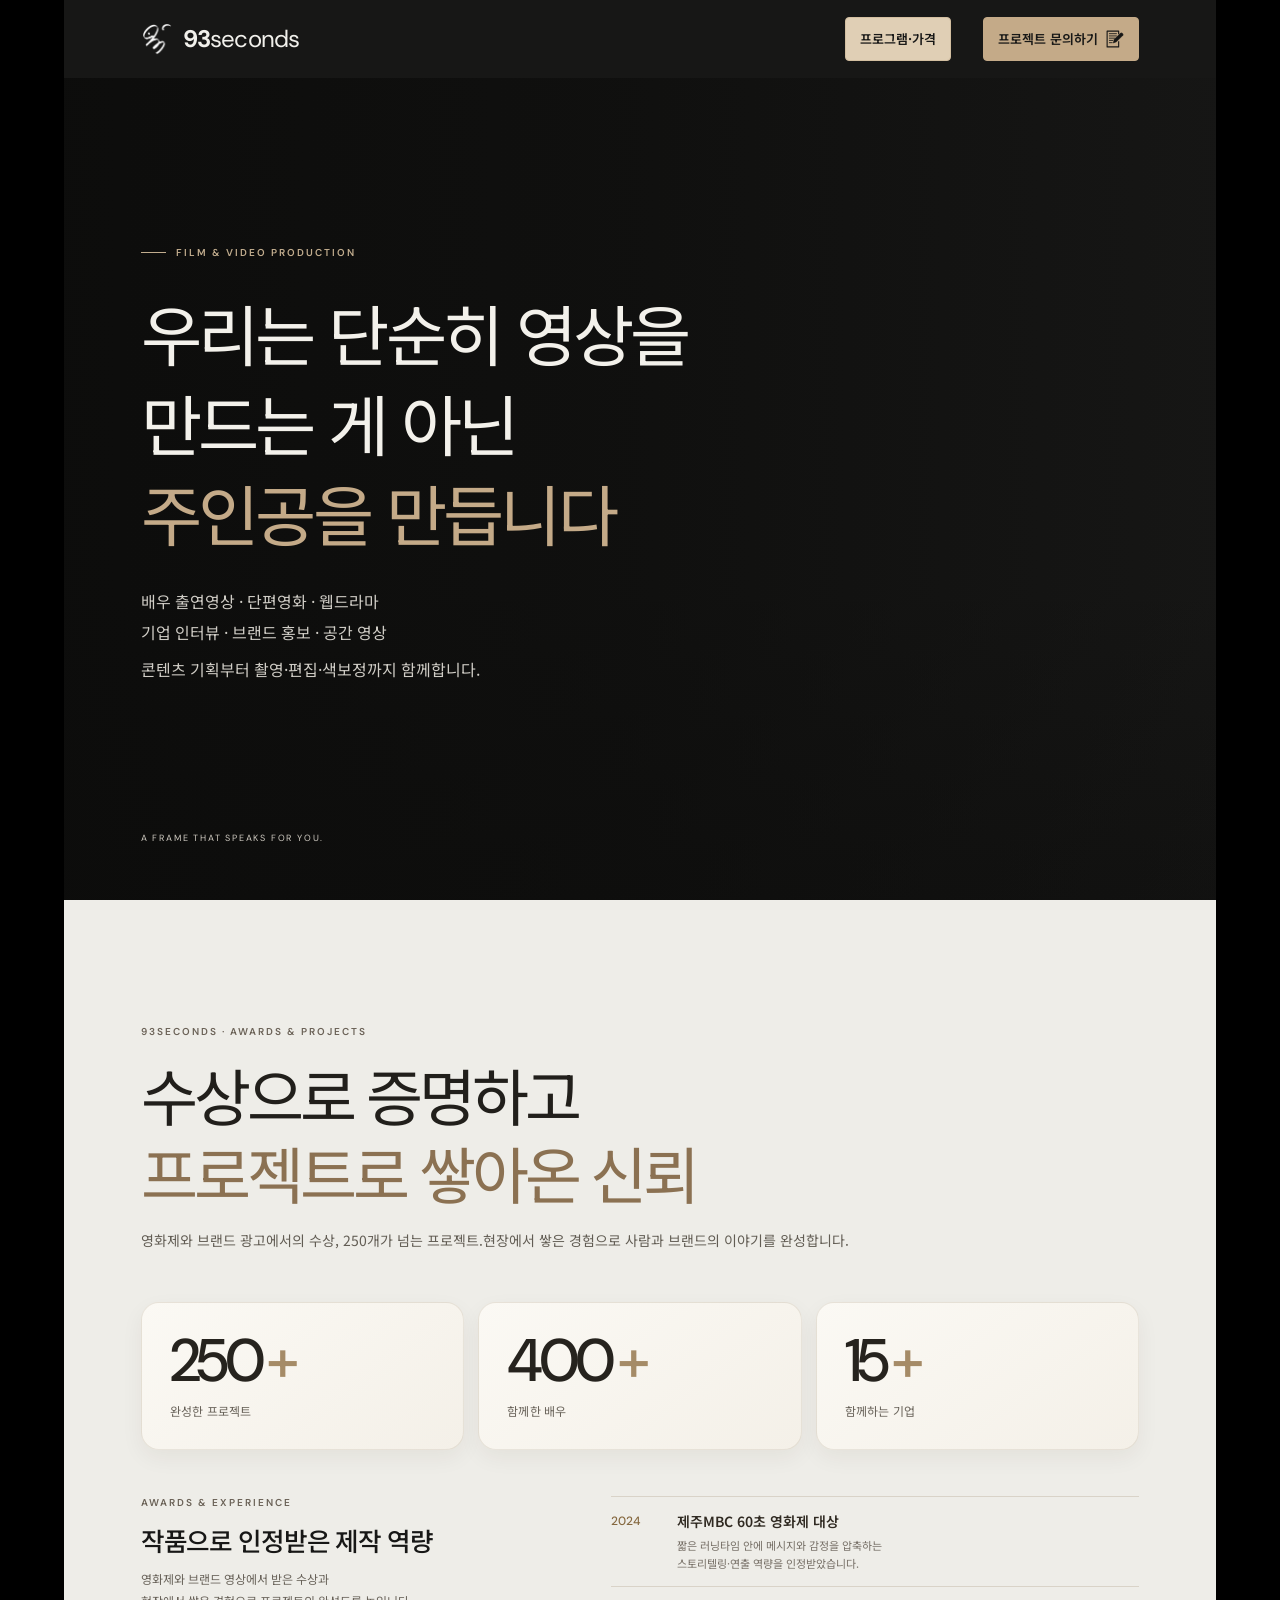
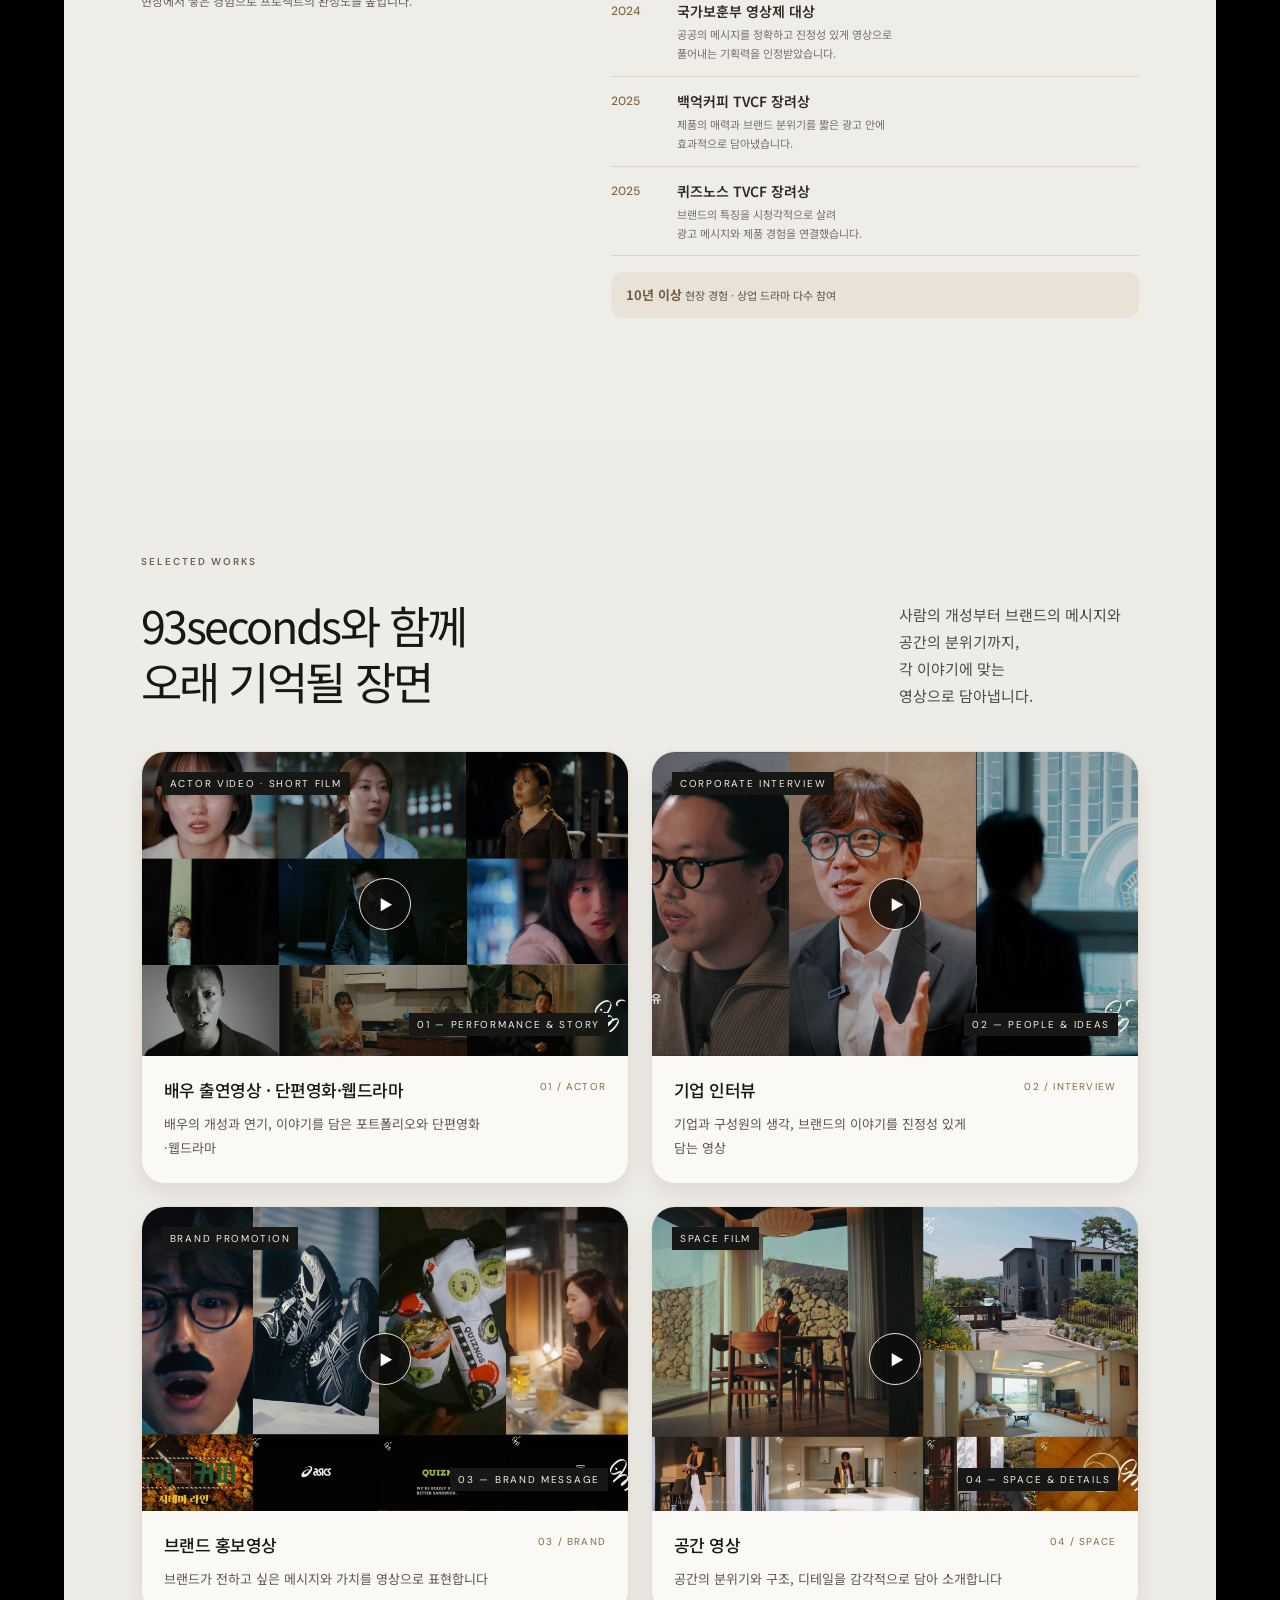
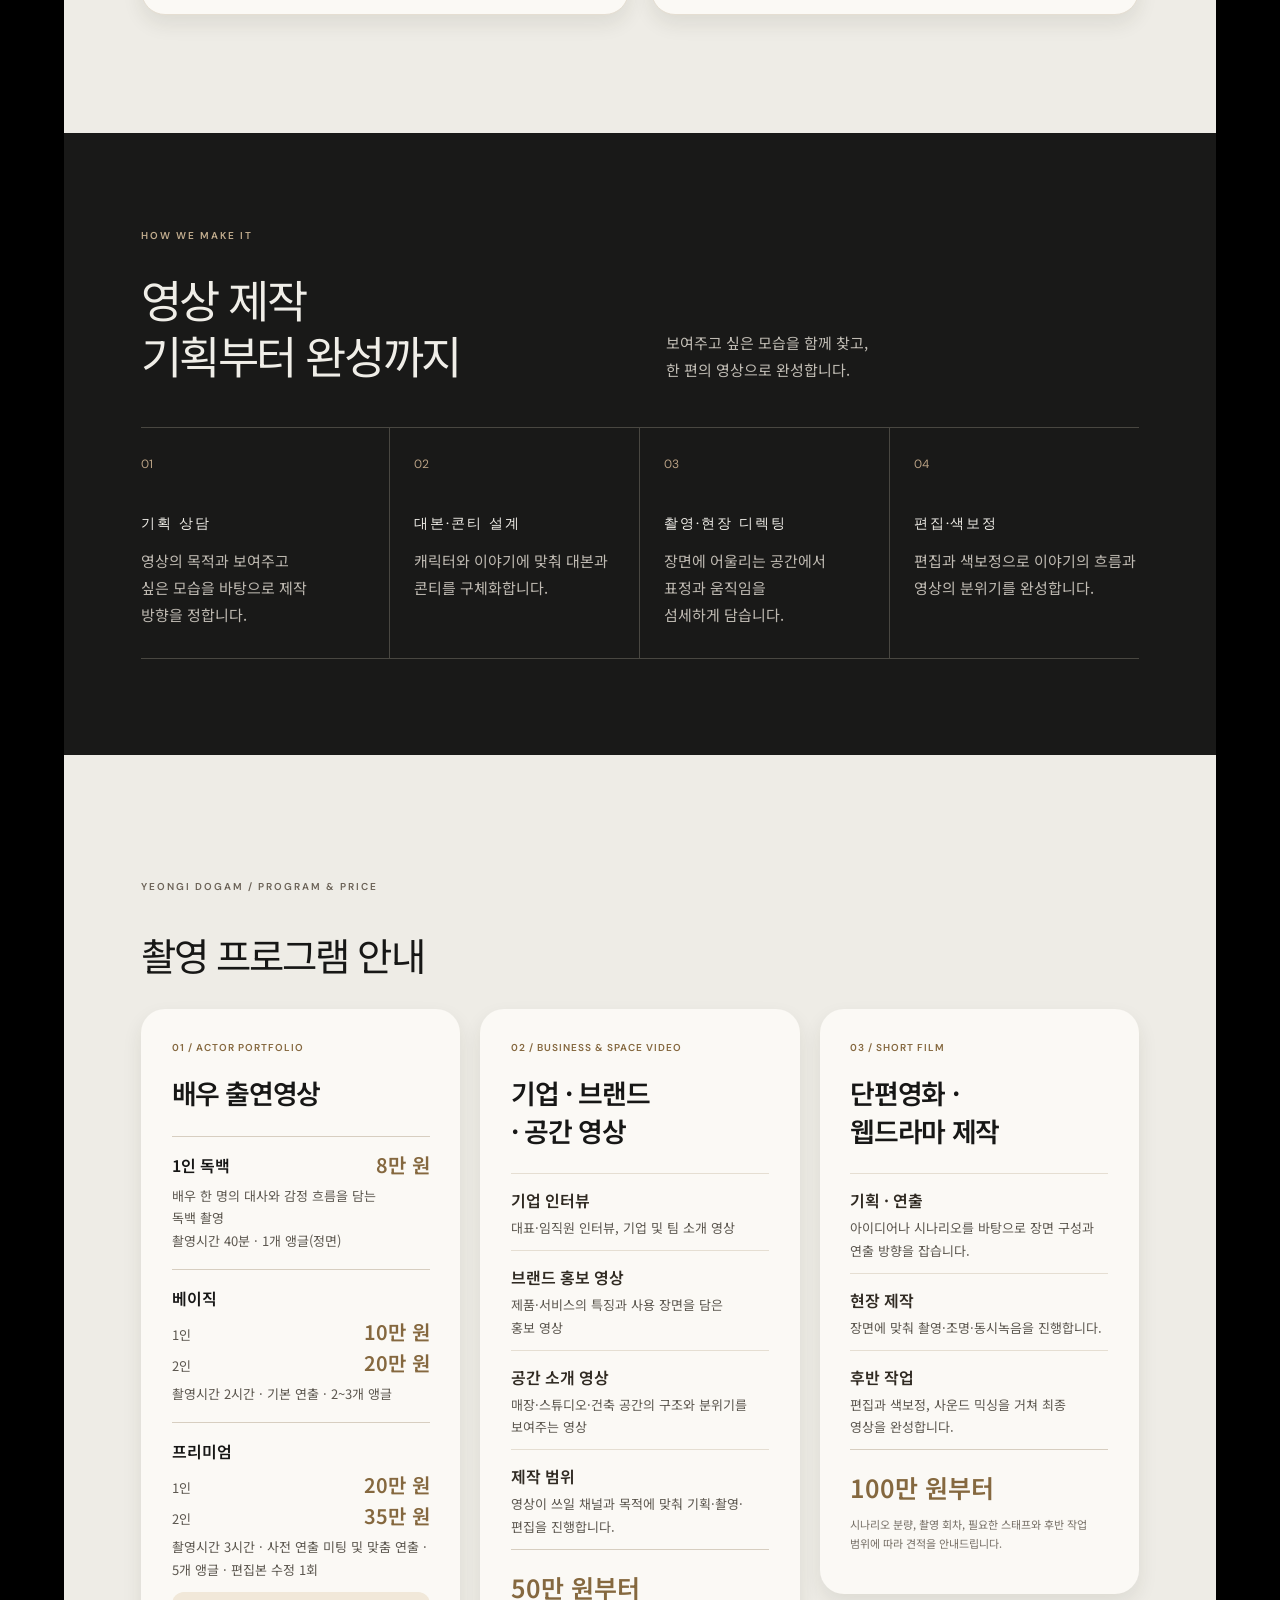
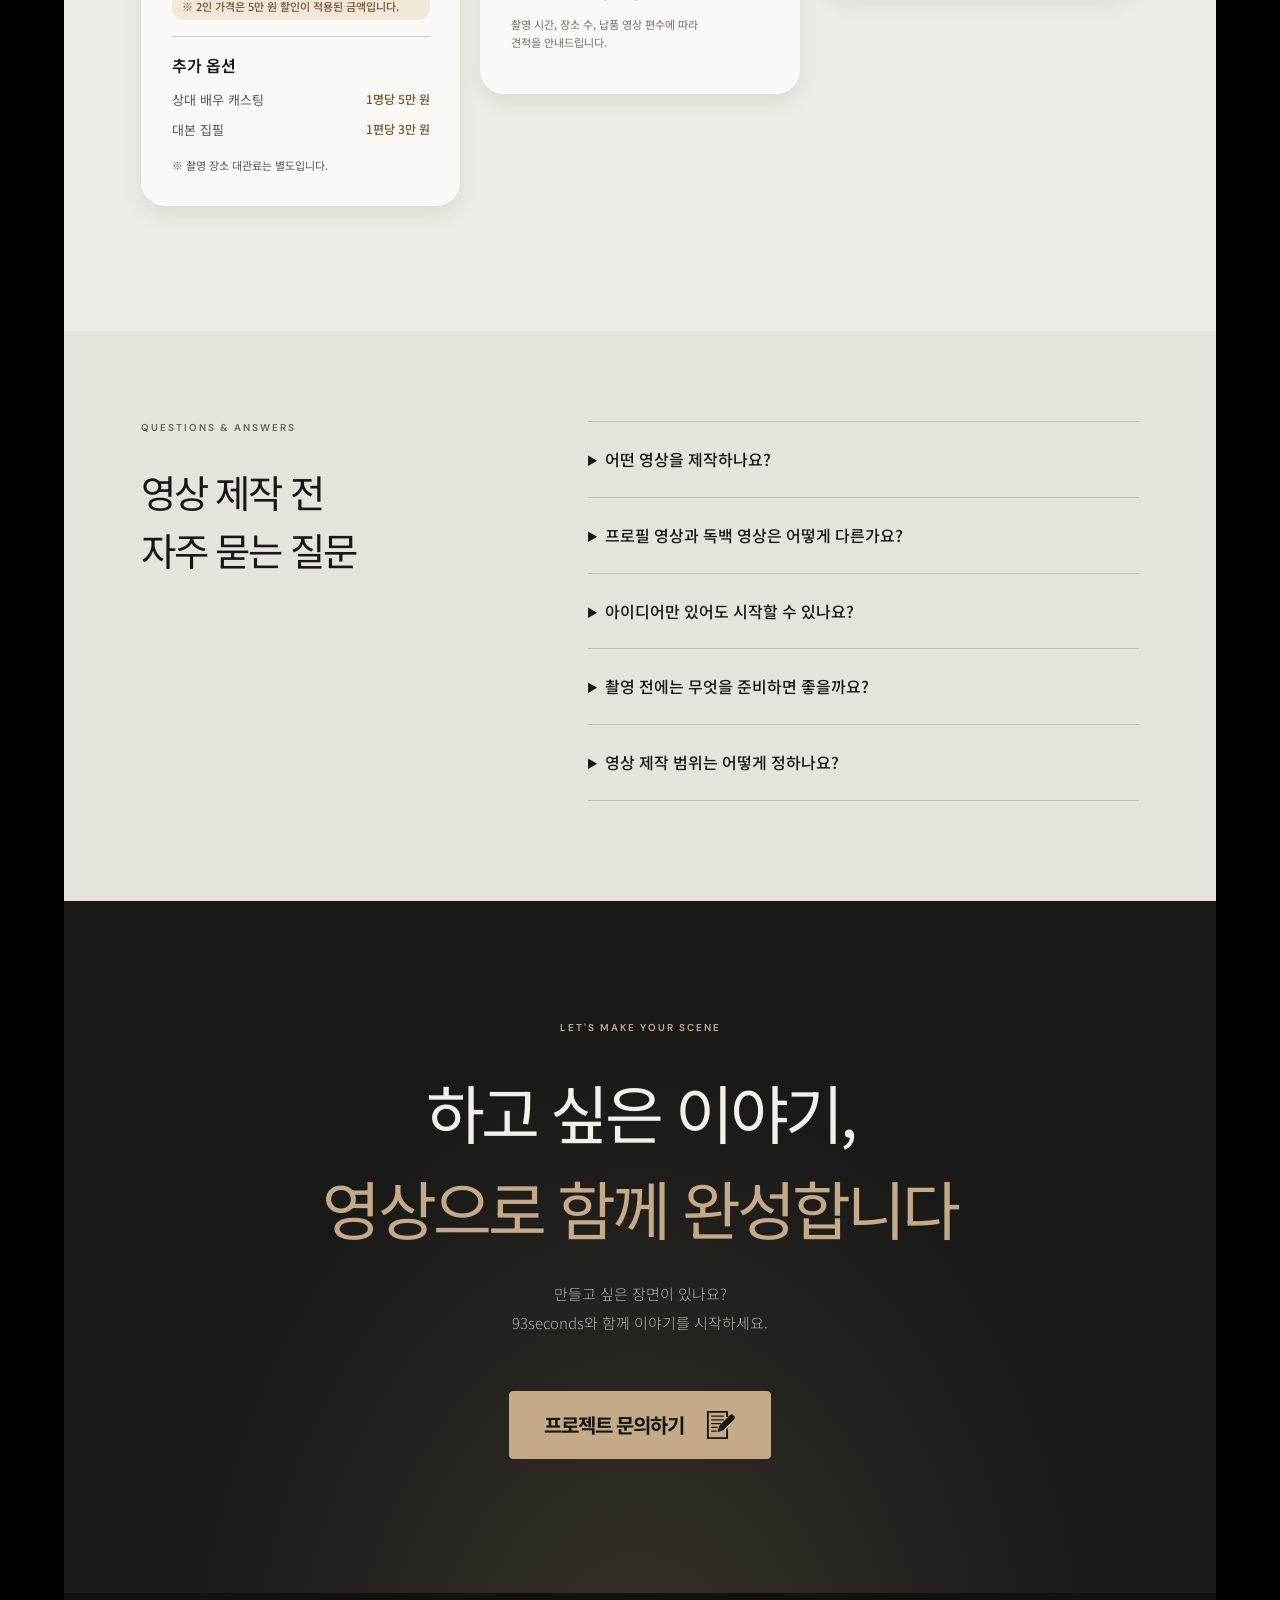
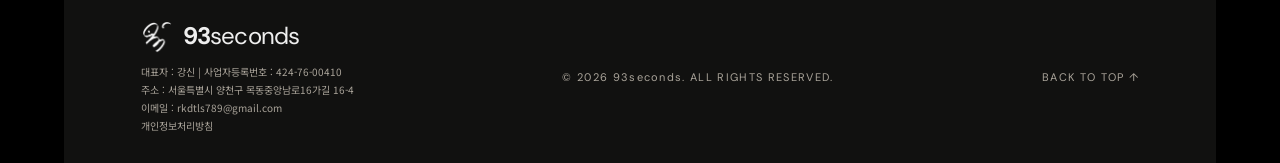
==== commit 1b3679b4: "Keep awards experience line on mobile" ====
--- a/index.html
+++ b/index.html
@@ -173,7 +173,7 @@
           <div class="studio-stat"><strong>15<span>+</span></strong><span>함께하는 기업</span></div>
         </div>
         <div class="studio-awards">
-          <div class="studio-awards-heading"><p class="eyebrow dark">AWARDS &amp; EXPERIENCE</p><h3>작품으로 인정받은 제작 역량</h3><p>영화제와 브랜드 영상에서 받은 수상과<br>현장에서 쌓은 경험으로 프로젝트의 완성도를 높입니다.</p></div>
+          <div class="studio-awards-heading"><p class="eyebrow dark">AWARDS &amp; EXPERIENCE</p><h3>작품으로 인정받은 제작 역량</h3><p>영화제와 브랜드 영상에서 받은 수상과<br><span class="studio-awards-final-line">현장에서 쌓은 경험으로 프로젝트의 완성도를 높입니다.</span></p></div>
           <ul class="studio-award-list">
             <li><span class="studio-award-year">2024</span><div><strong>제주MBC 60초 영화제 대상</strong><small>짧은 러닝타임 안에 메시지와 감정을 압축하는<br>스토리텔링·연출 역량을 인정받았습니다.</small></div></li>
             <li><span class="studio-award-year">2024</span><div><strong>국가보훈부 영상제 대상</strong><small>공공의 메시지를 정확하고 진정성 있게 영상으로<br>풀어내는 기획력을 인정받았습니다.</small></div></li>
--- a/styles.css
+++ b/styles.css
@@ -398,6 +398,7 @@
 .studio-awards-heading .eyebrow{margin-bottom:12px}
 .studio-awards-heading h3{font-size:clamp(20px,2vw,26px);line-height:1.5;font-weight:500;letter-spacing:-.045em;margin:0 0 8px}
 .studio-awards-heading>p:last-child{font-size:12px;line-height:1.9;color:#686259;margin:0;max-width:38ch}
+.studio-awards-final-line{white-space:nowrap}
 .studio-award-list{list-style:none;margin:0;padding:0;border-top:1px solid #d9d3c8}
 .studio-award-list li{display:grid;grid-template-columns:54px 1fr;gap:12px;align-items:start;padding:13px 0;border-bottom:1px solid #d9d3c8}
 .studio-award-year{font:500 12px "DM Sans",sans-serif;color:#85683f;padding-top:3px}
@@ -420,7 +421,7 @@
 .studio-stat strong{display:flex;align-items:baseline;gap:5px;font:500 clamp(42px,5vw,60px)/.95 "DM Sans",sans-serif;letter-spacing:-.075em;color:#26231e;font-variant-numeric:tabular-nums}
 .studio-stat strong span{color:#a58b67}
 .studio-stat>span{font-size:12px;letter-spacing:.015em;color:#686259}
-@media(max-width:700px){.studio-heading{margin-bottom:30px}.studio-heading h2{font-size:clamp(32px,8vw,42px);line-height:1.38}.studio-heading>p:last-child{font-size:13px}.studio-heading-break{display:initial}.studio-stats{gap:9px}.studio-stat{min-height:112px;padding:18px 12px;gap:9px;border-radius:15px}.studio-stat strong{font-size:clamp(34px,10vw,44px);gap:4px}.studio-stat>span{font-size:10px;line-height:1.45}}
+@media(max-width:700px){.studio-heading{margin-bottom:30px}.studio-heading h2{font-size:clamp(32px,8vw,42px);line-height:1.38}.studio-heading>p:last-child{font-size:13px}.studio-heading-break{display:initial}.studio-stats{gap:9px}.studio-stat{min-height:112px;padding:18px 12px;gap:9px;border-radius:15px}.studio-stat strong{font-size:clamp(34px,10vw,44px);gap:4px}.studio-stat>span{font-size:10px;line-height:1.45}.studio-awards-heading>p:last-child{font-size:10px;letter-spacing:-.035em}.studio-awards-final-line{display:inline-block}}
 @media(max-width:700px){.studio-proof{margin-top:42px;padding-top:26px}.studio-stats{border-radius:16px}.studio-stat{padding:17px 11px;gap:6px}.studio-stat strong{font-size:32px}.studio-stat>span{font-size:10px;line-height:1.5}.studio-awards{grid-template-columns:1fr;gap:20px;margin-top:34px}.studio-awards-heading h3{font-size:21px}.studio-experience{grid-column:1}.studio-award-list li{grid-template-columns:46px 1fr;padding:12px 0}.studio-award-list strong{font-size:13px}}
 .intro-text{max-width:46ch}
 .intro-text p{line-height:2}
